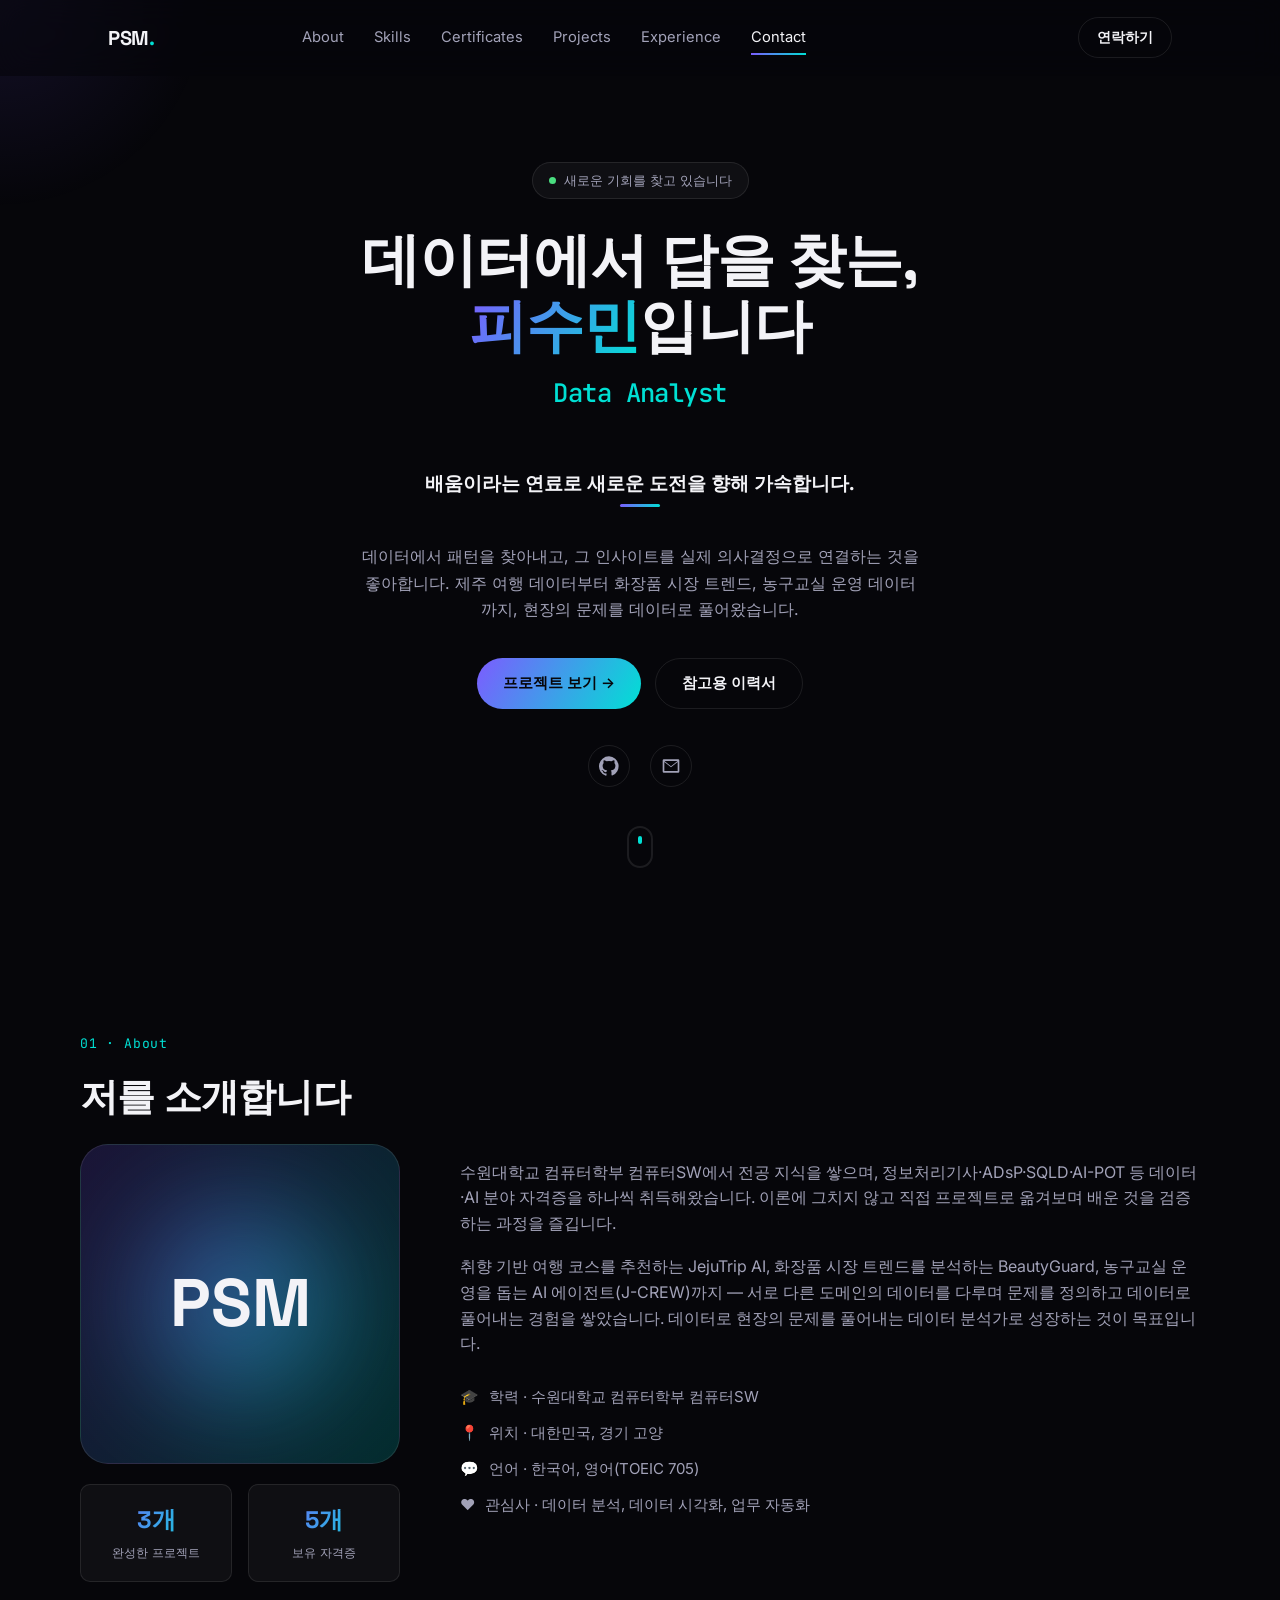
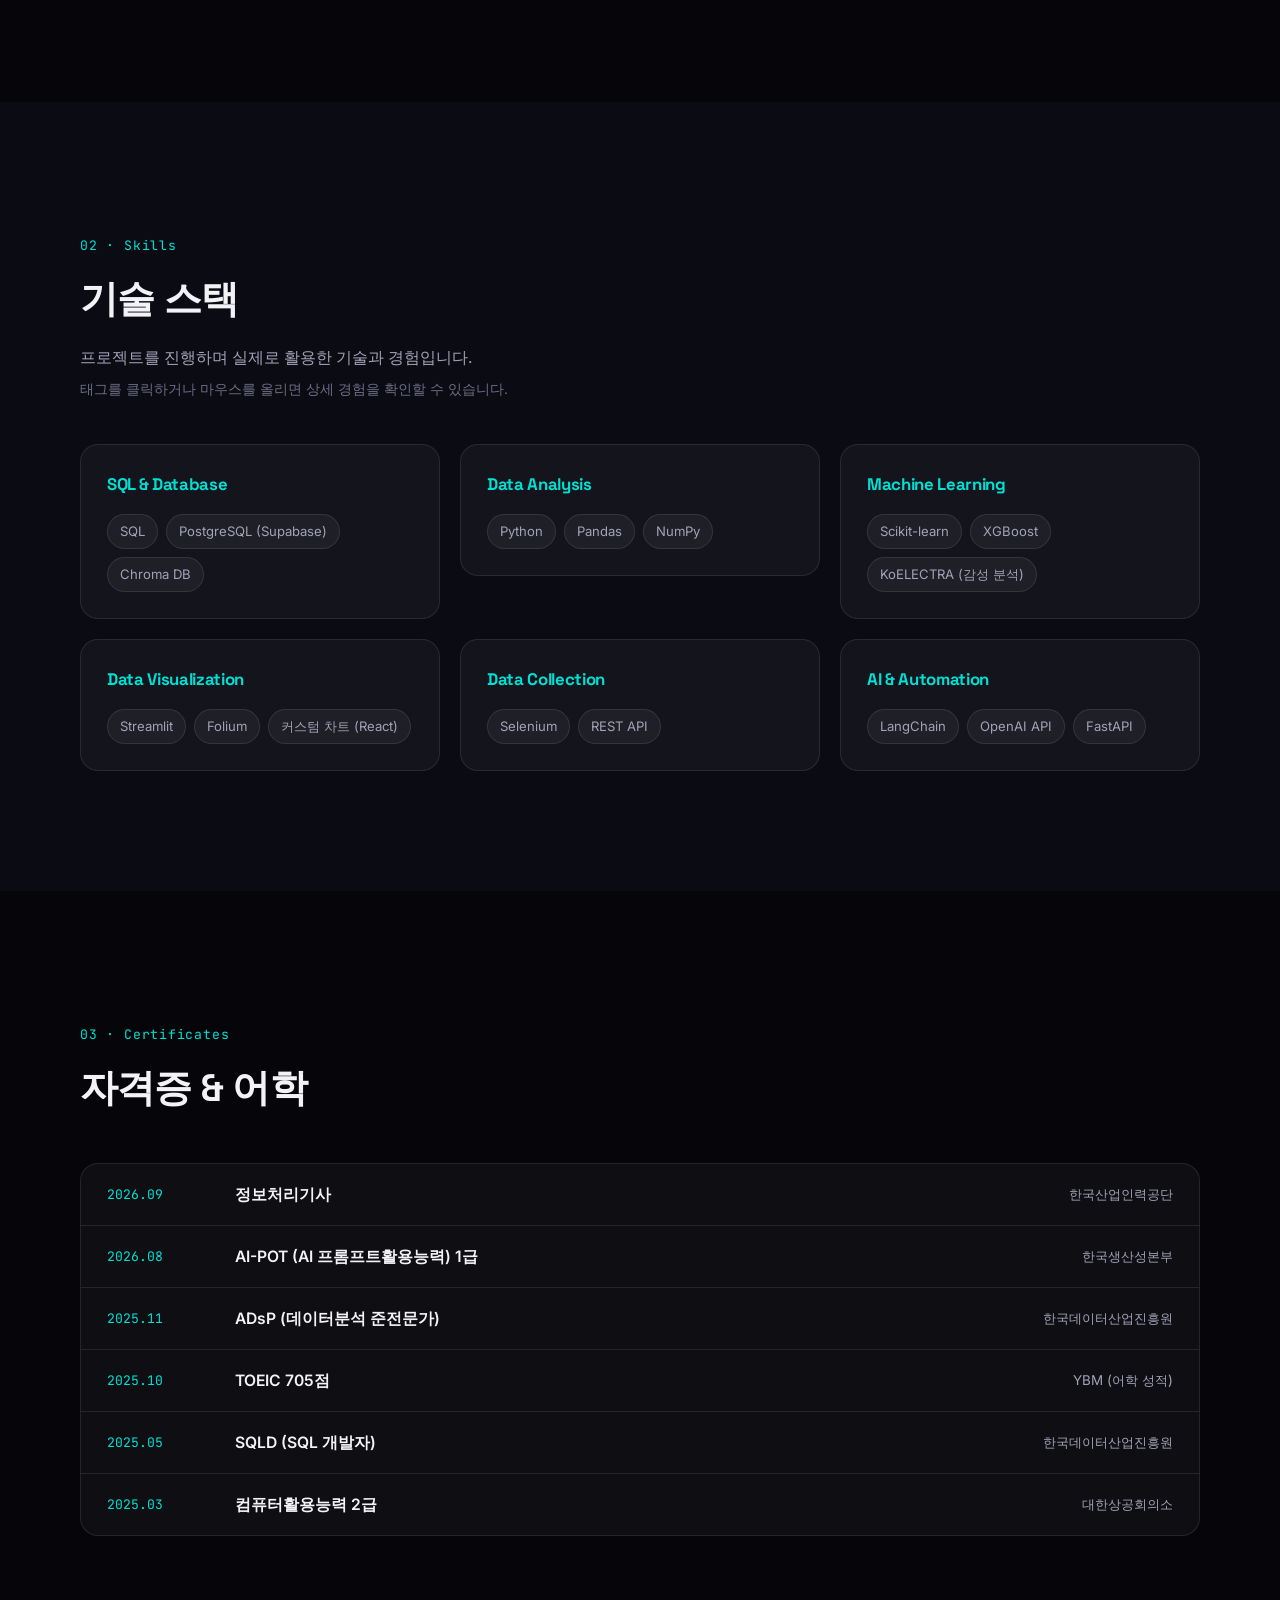
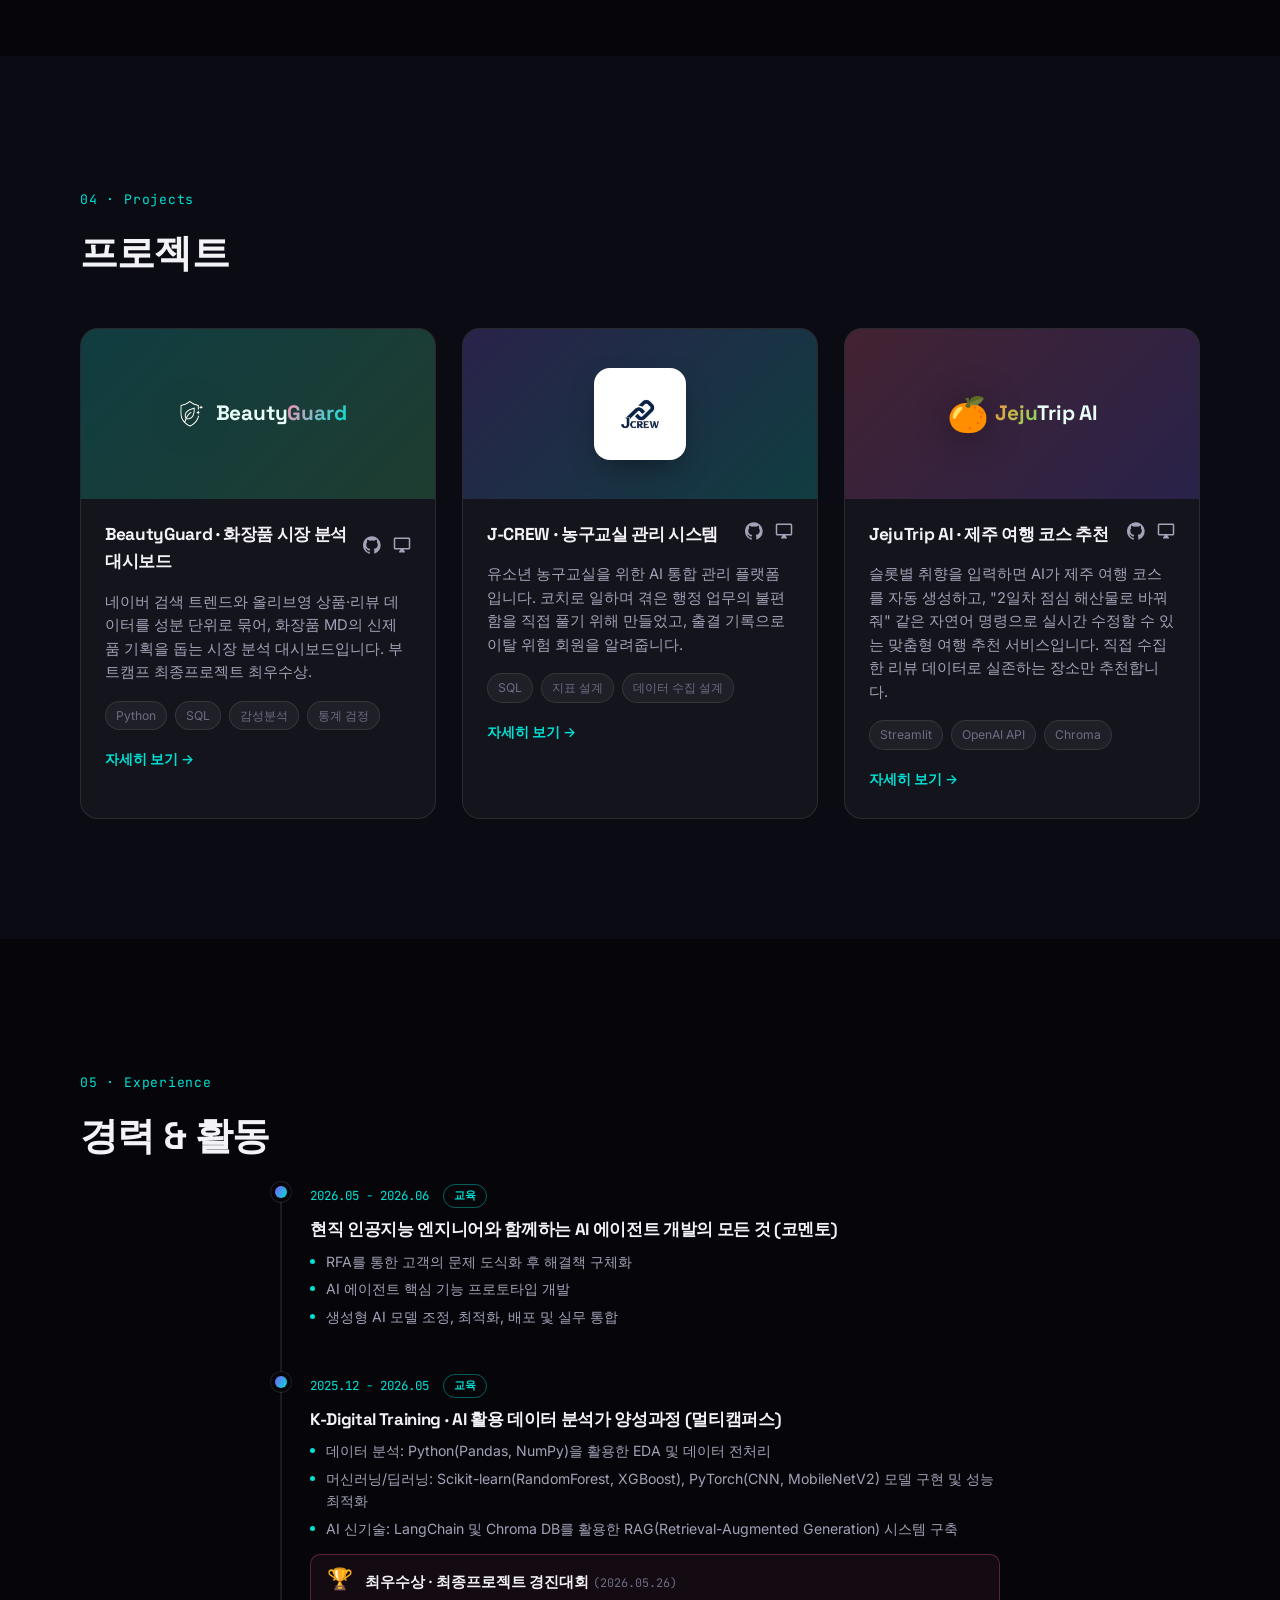
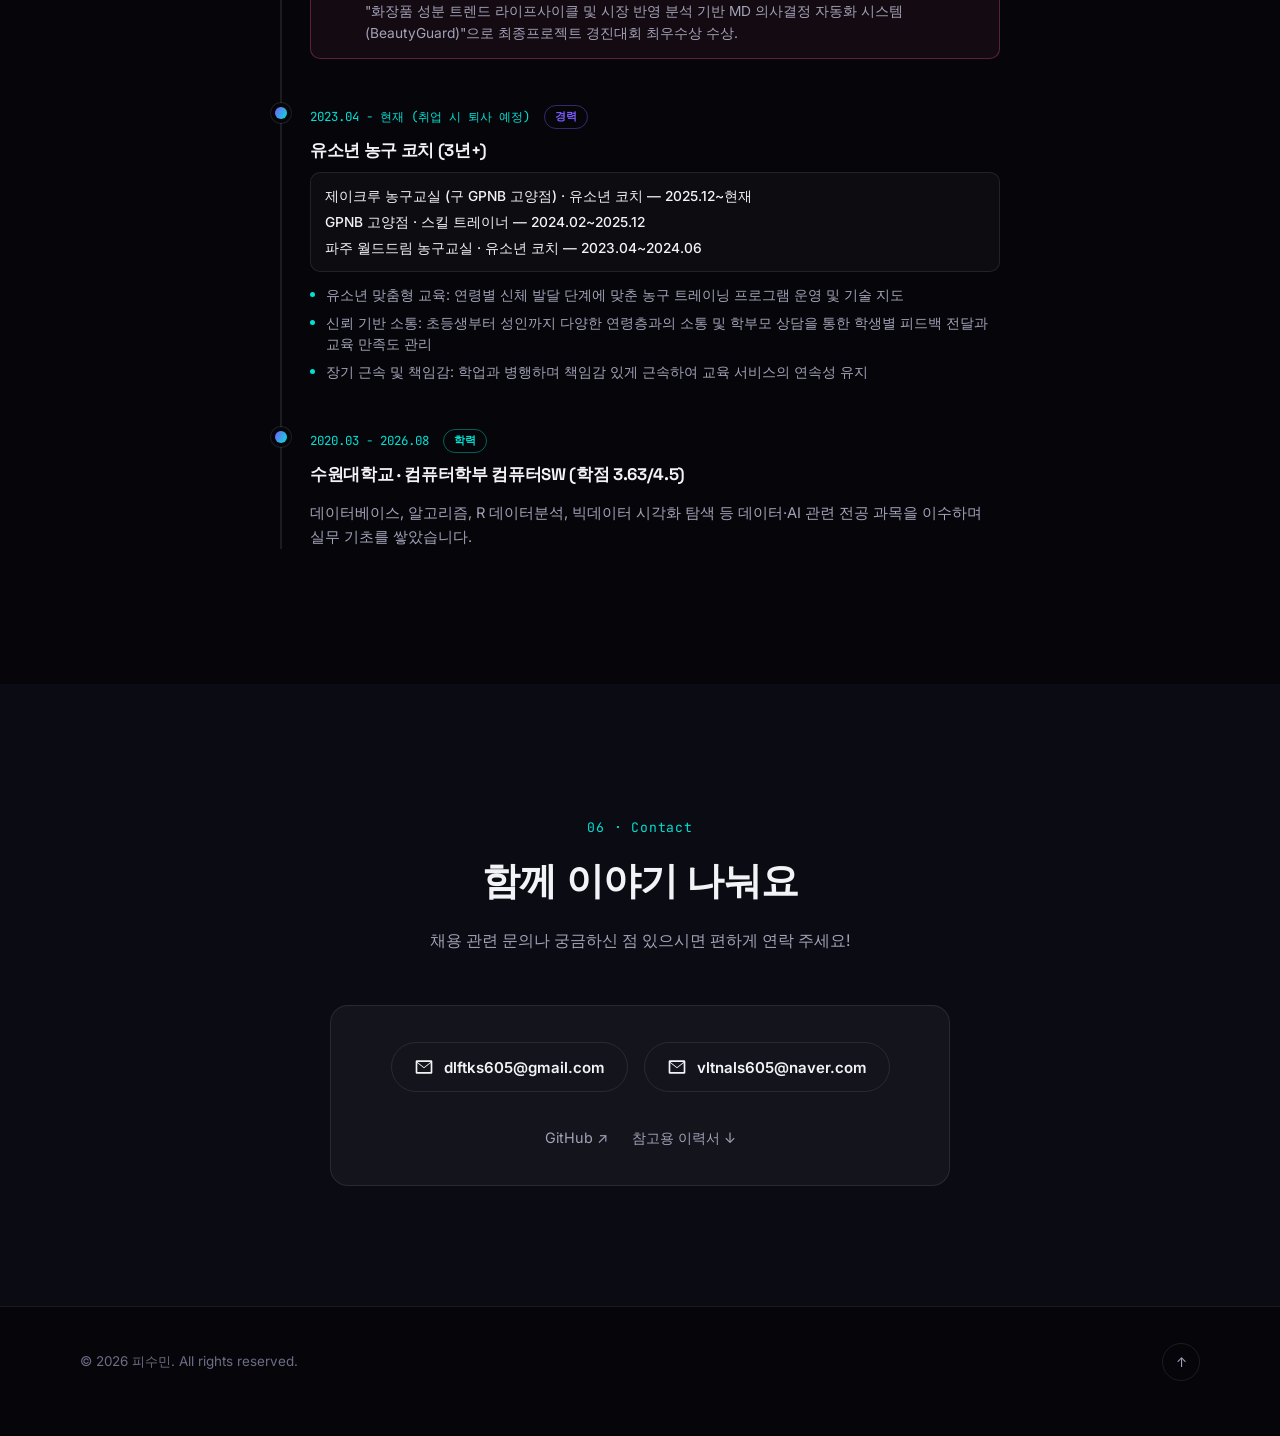
==== index.html @ 654ee9c3 "Rework J-CREW detail page and shorten main project cards - Rewrite the J-CREW page around the proble" ====
<!DOCTYPE html>
<html lang="ko">
<head>
<meta charset="UTF-8">
<meta name="viewport" content="width=device-width, initial-scale=1.0">
<title>피수민 | Developer Portfolio</title>
<meta name="description" content="피수민의 개발자 포트폴리오. 프로젝트, 기술 스택, 경력을 소개합니다.">
<meta property="og:type" content="website">
<meta property="og:title" content="피수민 | Developer Portfolio">
<meta property="og:description" content="데이터 분석가 · AI 에이전트 개발자 피수민의 포트폴리오. BeautyGuard, J-CREW, JejuTrip AI 프로젝트를 소개합니다.">
<meta property="og:image" content="https://portfolio-psm.vercel.app/assets/og-image.png">
<meta property="og:url" content="https://portfolio-psm.vercel.app/">
<link rel="preconnect" href="https://fonts.googleapis.com">
<link rel="preconnect" href="https://fonts.gstatic.com" crossorigin>
<link href="https://fonts.googleapis.com/css2?family=Space+Grotesk:wght@500;600;700&family=Inter:wght@400;500;600;700&family=JetBrains+Mono:wght@400;500&display=swap" rel="stylesheet">
<link rel="stylesheet" href="css/style.css">
<link rel="icon" type="image/svg+xml" href="assets/favicon.svg">
</head>
<body>

<div class="cursor-glow" id="cursorGlow"></div>
<div class="progress-bar" id="progressBar"></div>

<!-- ===== NAV ===== -->
<header class="nav" id="nav">
  <div class="nav-inner">
    <a href="#home" class="logo">PSM<span class="dot">.</span></a>
    <nav class="nav-links" id="navLinks">
      <a href="#about" class="nav-link">About</a>
      <a href="#skills" class="nav-link">Skills</a>
      <a href="#certificates" class="nav-link">Certificates</a>
      <a href="#projects" class="nav-link">Projects</a>
      <a href="#experience" class="nav-link">Experience</a>
      <a href="#contact" class="nav-link">Contact</a>
    </nav>
    <a href="#contact" class="btn btn-small btn-outline nav-cta">연락하기</a>
    <button class="menu-toggle" id="menuToggle" aria-label="메뉴 열기">
      <span></span><span></span><span></span>
    </button>
  </div>
</header>

<!-- ===== HERO ===== -->
<section class="hero" id="home">
  <div class="hero-content reveal">
    <p class="hero-eyebrow"><span class="pulse-dot"></span> 새로운 기회를 찾고 있습니다</p>
    <h1 class="hero-title">
      데이터에서 답을 찾는,<br>
      <span class="gradient-text">피수민</span>입니다
    </h1>
    <h2 class="hero-role">Data Analyst</h2>
    <p class="hero-tagline">배움이라는 연료로 새로운 도전을 향해 가속합니다.</p>
    <p class="hero-desc">
      데이터에서 패턴을 찾아내고, 그 인사이트를 실제 의사결정으로 연결하는 것을 좋아합니다.
      제주 여행 데이터부터 화장품 시장 트렌드, 농구교실 운영 데이터까지, 현장의 문제를 데이터로 풀어왔습니다.
    </p>
    <div class="hero-actions">
      <a href="#projects" class="btn btn-primary">프로젝트 보기 →</a>
      <a href="assets/피수민_통합_이력서.pdf" class="btn btn-outline" download>참고용 이력서</a>
    </div>
    <div class="hero-links">
      <a href="https://github.com/PSM-0403" target="_blank" rel="noopener" aria-label="GitHub">
        <svg viewBox="0 0 24 24" width="20" height="20"><path fill="currentColor" d="M12 .3a12 12 0 0 0-3.8 23.38c.6.1.83-.27.83-.58v-2.2c-3.34.73-4.04-1.6-4.04-1.6-.55-1.4-1.34-1.77-1.34-1.77-1.1-.75.08-.73.08-.73 1.2.09 1.84 1.24 1.84 1.24 1.08 1.83 2.82 1.31 3.5 1 .1-.78.42-1.31.76-1.62-2.66-.3-5.47-1.33-5.47-5.93 0-1.31.47-2.38 1.24-3.22-.13-.3-.54-1.52.12-3.18 0 0 1-.32 3.3 1.23a11.5 11.5 0 0 1 6 0c2.3-1.55 3.3-1.23 3.3-1.23.66 1.66.25 2.88.12 3.18.77.84 1.24 1.91 1.24 3.22 0 4.61-2.81 5.63-5.49 5.92.43.37.81 1.1.81 2.22v3.29c0 .31.22.69.84.57A12 12 0 0 0 12 .3Z"/></svg>
      </a>
      <a href="#contact" aria-label="이메일 보기">
        <svg viewBox="0 0 24 24" width="20" height="20"><path fill="currentColor" d="M2 5.5A1.5 1.5 0 0 1 3.5 4h17A1.5 1.5 0 0 1 22 5.5v13a1.5 1.5 0 0 1-1.5 1.5h-17A1.5 1.5 0 0 1 2 18.5v-13Zm2.1.5 7.9 6.2 7.9-6.2H4.1ZM20 7.3l-8 6.28L4 7.3V18h16V7.3Z"/></svg>
      </a>
    </div>
  </div>

  <a href="#about" class="scroll-cue" aria-label="아래로 스크롤">
    <span></span>
  </a>
</section>

<!-- ===== ABOUT ===== -->
<section class="section" id="about">
  <div class="section-inner">
    <p class="section-tag reveal">01 · About</p>
    <h2 class="section-title reveal">저를 소개합니다</h2>

    <div class="about-grid">
      <div class="about-visual reveal">
        <div class="avatar-frame">
          <div class="avatar-glow"></div>
          <div class="avatar-initials">PSM</div>
        </div>
        <div class="about-stat-card">
          <div class="about-stat">
            <strong>3개</strong>
            <span>완성한 프로젝트</span>
          </div>
          <div class="about-stat">
            <strong>5개</strong>
            <span>보유 자격증</span>
          </div>
        </div>
      </div>

      <div class="about-text reveal">
        <p>
          수원대학교 컴퓨터학부 컴퓨터SW에서 전공 지식을 쌓으며, 정보처리기사·ADsP·SQLD·AI-POT 등
          데이터·AI 분야 자격증을 하나씩 취득해왔습니다. 이론에 그치지 않고 직접 프로젝트로 옮겨보며
          배운 것을 검증하는 과정을 즐깁니다.
        </p>
        <p>
          취향 기반 여행 코스를 추천하는 JejuTrip AI, 화장품 시장 트렌드를 분석하는 BeautyGuard,
          농구교실 운영을 돕는 AI 에이전트(J-CREW)까지 — 서로 다른 도메인의 데이터를 다루며
          문제를 정의하고 데이터로 풀어내는 경험을 쌓았습니다. 데이터로 현장의 문제를 풀어내는
          데이터 분석가로 성장하는 것이 목표입니다.
        </p>

        <ul class="about-facts">
          <li><span>🎓</span> 학력 · 수원대학교 컴퓨터학부 컴퓨터SW</li>
          <li><span>📍</span> 위치 · 대한민국, 경기 고양</li>
          <li><span>💬</span> 언어 · 한국어, 영어(TOEIC 705)</li>
          <li><span>❤️</span> 관심사 · 데이터 분석, 데이터 시각화, 업무 자동화</li>
        </ul>
      </div>
    </div>
  </div>
</section>

<!-- ===== SKILLS ===== -->
<section class="section section-alt" id="skills">
  <div class="section-inner">
    <p class="section-tag reveal">02 · Skills</p>
    <h2 class="section-title reveal">기술 스택</h2>
    <p class="section-desc section-desc-tight reveal">프로젝트를 진행하며 실제로 활용한 기술과 경험입니다.</p>
    <p class="section-hint reveal">태그를 클릭하거나 마우스를 올리면 상세 경험을 확인할 수 있습니다.</p>

    <div class="skills-grid">
      <div class="skill-card reveal">
        <h3>SQL &amp; Database</h3>
        <div class="skill-tags">
          <button class="skill-tag" type="button">SQL
            <span class="skill-tooltip">SQLD 자격증 보유. Supabase(PostgreSQL) 기반 관계형 데이터베이스 쿼리 설계 및 최적화.</span>
          </button>
          <button class="skill-tag" type="button">PostgreSQL (Supabase)
            <span class="skill-tooltip">관계형 DB 스키마 설계, RLS 보안 규칙 적용, 실시간(Realtime) 이벤트 감지 및 운영 데이터 CRUD 구현.</span>
          </button>
          <button class="skill-tag" type="button">Chroma DB
            <span class="skill-tooltip">리뷰·텍스트 임베딩 벡터 데이터를 구축·저장하고 코사인 유사도 기반 시맨틱 검색 엔진 연동.</span>
          </button>
        </div>
      </div>

      <div class="skill-card reveal">
        <h3>Data Analysis</h3>
        <div class="skill-tags">
          <button class="skill-tag" type="button">Python
            <span class="skill-tooltip">크롤링 CSV 정제·중복 제거 및 Supabase 적재 파이프라인 스크립트 작성. 전처리부터 분석까지 전체 흐름을 스크립트로 자동화.</span>
          </button>
          <button class="skill-tag" type="button">Pandas
            <span class="skill-tooltip">비정형 리뷰·장소 데이터의 결측치·이상치 처리, 그룹별 집계 및 파생 변수 생성에 활용.</span>
          </button>
          <button class="skill-tag" type="button">NumPy
            <span class="skill-tooltip">벡터화 연산으로 대규모 리뷰·좌표 데이터 처리 속도 최적화.</span>
          </button>
        </div>
      </div>

      <div class="skill-card reveal">
        <h3>Machine Learning</h3>
        <div class="skill-tags">
          <button class="skill-tag" type="button">Scikit-learn
            <span class="skill-tooltip">K-Digital Training 과정에서 RandomForest 등 분류 모델 구현 및 성능 평가 실습 (프로젝트 외 교육과정에서 학습).</span>
          </button>
          <button class="skill-tag" type="button">XGBoost
            <span class="skill-tooltip">K-Digital Training 과정에서 XGBoost 기반 모델 튜닝 및 성능 비교 실습 (프로젝트 외 교육과정에서 학습).</span>
          </button>
          <button class="skill-tag" type="button">KoELECTRA (감성 분석)
            <span class="skill-tooltip">KoELECTRA-small 기반 한국어 리뷰 감성 분석 모델을 BeautyGuard에 실제 적용해 올리브영 리뷰의 긍·부정 키워드와 소비자 반응을 분석.</span>
          </button>
        </div>
      </div>

      <div class="skill-card reveal">
        <h3>Data Visualization</h3>
        <div class="skill-tags">
          <button class="skill-tag" type="button">Streamlit
            <span class="skill-tooltip">JejuTrip AI의 추천 결과·대시보드 UI를 Streamlit으로 구성하고 배포.</span>
          </button>
          <button class="skill-tag" type="button">Folium
            <span class="skill-tooltip">숙소 출발부터 복귀까지의 최적 동선을 Folium 지도로 시각화.</span>
          </button>
          <button class="skill-tag" type="button">커스텀 차트 (React)
            <span class="skill-tooltip">BeautyGuard에서 수요-공급 매트릭스, 연령대별 히트맵, 가격 분포 바이올린 차트를 라이브러리 없이 React 컴포넌트로 직접 구현.</span>
          </button>
        </div>
      </div>

      <div class="skill-card reveal">
        <h3>Data Collection</h3>
        <div class="skill-tags">
          <button class="skill-tag" type="button">Selenium
            <span class="skill-tooltip">올리브영 리뷰, 제주 관광지 정보 등 정적 API로 확보할 수 없는 데이터를 웹 크롤링으로 수집.</span>
          </button>
          <button class="skill-tag" type="button">REST API
            <span class="skill-tooltip">카카오맵, 한국관광콘텐츠랩, 네이버 DataLab 등 외부 API를 연동해 장소·좌표·검색 트렌드 데이터 수집.</span>
          </button>
        </div>
      </div>

      <div class="skill-card reveal">
        <h3>AI &amp; Automation</h3>
        <div class="skill-tags">
          <button class="skill-tag" type="button">LangChain
            <span class="skill-tooltip">RAG 기반 맞춤형 추천 및 실시간 응답 파이프라인 구축 (JejuTrip AI 챗봇).</span>
          </button>
          <button class="skill-tag" type="button">OpenAI API
            <span class="skill-tooltip">프롬프트 엔지니어링 및 Function Calling 기반 챗봇·리포트 자동 생성 로직 구현.</span>
          </button>
          <button class="skill-tag" type="button">FastAPI
            <span class="skill-tooltip">FastAPI로 ML 모델 서빙용 REST API 서버 구축(HuggingFace, PyTorch). 배포 인프라 제약에 맞춰 경량 모델 선정 및 최적화.</span>
          </button>
        </div>
      </div>
    </div>
  </div>
</section>

<!-- ===== CERTIFICATES ===== -->
<section class="section" id="certificates">
  <div class="section-inner">
    <p class="section-tag reveal">03 · Certificates</p>
    <h2 class="section-title reveal">자격증 &amp; 어학</h2>

    <div class="cert-card reveal">
      <div class="cert-row">
        <span class="cert-date">2026.09</span>
        <span class="cert-name">정보처리기사</span>
        <span class="cert-org">한국산업인력공단</span>
      </div>
      <div class="cert-row">
        <span class="cert-date">2026.08</span>
        <span class="cert-name">AI-POT (AI 프롬프트활용능력) 1급</span>
        <span class="cert-org">한국생산성본부</span>
      </div>
      <div class="cert-row">
        <span class="cert-date">2025.11</span>
        <span class="cert-name">ADsP (데이터분석 준전문가)</span>
        <span class="cert-org">한국데이터산업진흥원</span>
      </div>
      <div class="cert-row">
        <span class="cert-date">2025.10</span>
        <span class="cert-name">TOEIC 705점</span>
        <span class="cert-org">YBM (어학 성적)</span>
      </div>
      <div class="cert-row">
        <span class="cert-date">2025.05</span>
        <span class="cert-name">SQLD (SQL 개발자)</span>
        <span class="cert-org">한국데이터산업진흥원</span>
      </div>
      <div class="cert-row">
        <span class="cert-date">2025.03</span>
        <span class="cert-name">컴퓨터활용능력 2급</span>
        <span class="cert-org">대한상공회의소</span>
      </div>
    </div>
  </div>
</section>

<!-- ===== PROJECTS ===== -->
<section class="section section-alt" id="projects">
  <div class="section-inner">
    <p class="section-tag reveal">04 · Projects</p>
    <h2 class="section-title reveal">프로젝트</h2>

    <div class="projects-grid">

      <article class="project-card tilt reveal">
        <div class="project-thumb thumb-3">
          <div class="thumb-brand">
            <img class="project-emoji-icon" src="assets/icons/beautyguard-icon.png" alt="BeautyGuard 아이콘" width="40" height="40">
            <span class="thumb-brand-title">Beauty<em>Guard</em></span>
          </div>
        </div>
        <div class="project-body">
          <div class="project-top">
            <h3>BeautyGuard · 화장품 시장 분석 대시보드</h3>
            <div class="project-links">
              <a href="https://github.com/PSM-0403/BeautyGuard" target="_blank" rel="noopener" aria-label="GitHub 저장소">
                <svg viewBox="0 0 24 24" width="18" height="18"><path fill="currentColor" d="M12 .3a12 12 0 0 0-3.8 23.38c.6.1.83-.27.83-.58v-2.2c-3.34.73-4.04-1.6-4.04-1.6-.55-1.4-1.34-1.77-1.34-1.77-1.1-.75.08-.73.08-.73 1.2.09 1.84 1.24 1.84 1.24 1.08 1.83 2.82 1.31 3.5 1 .1-.78.42-1.31.76-1.62-2.66-.3-5.47-1.33-5.47-5.93 0-1.31.47-2.38 1.24-3.22-.13-.3-.54-1.52.12-3.18 0 0 1-.32 3.3 1.23a11.5 11.5 0 0 1 6 0c2.3-1.55 3.3-1.23 3.3-1.23.66 1.66.25 2.88.12 3.18.77.84 1.24 1.91 1.24 3.22 0 4.61-2.81 5.63-5.49 5.92.43.37.81 1.1.81 2.22v3.29c0 .31.22.69.84.57A12 12 0 0 0 12 .3Z"/></svg>
              </a>
              <a href="https://beautyguard-dashboard.vercel.app" target="_blank" rel="noopener" aria-label="라이브 데모">
                <svg viewBox="0 0 24 24" width="18" height="18"><path fill="currentColor" d="M21 2H3c-1.1 0-2 .9-2 2v12c0 1.1.9 2 2 2h7l-2 3v1h8v-1l-2-3h7c1.1 0 2-.9 2-2V4c0-1.1-.9-2-2-2zm0 14H3V4h18v12z"/></svg>
              </a>
            </div>
          </div>
          <p>네이버 검색 트렌드와 올리브영 상품·리뷰 데이터를 성분 단위로 묶어, 화장품 MD의 신제품 기획을 돕는 시장 분석 대시보드입니다. 부트캠프 최종프로젝트 최우수상.</p>
          <div class="project-tags">
            <span>Python</span><span>SQL</span><span>감성분석</span><span>통계 검정</span>
          </div>
          <a href="projects/beautyguard.html" class="project-more">자세히 보기 →</a>
        </div>
      </article>

      <article class="project-card tilt reveal">
        <div class="project-thumb thumb-1">
          <div class="logo-plate logo-plate-sm">
            <img src="assets/icons/jcrew-logo.jpg" alt="J-CREW 로고" width="72" height="72">
          </div>
        </div>
        <div class="project-body">
          <div class="project-top">
            <h3>J-CREW · 농구교실 관리 시스템</h3>
            <div class="project-links">
              <a href="https://github.com/PSM-0403/jcrew" target="_blank" rel="noopener" aria-label="GitHub 저장소">
                <svg viewBox="0 0 24 24" width="18" height="18"><path fill="currentColor" d="M12 .3a12 12 0 0 0-3.8 23.38c.6.1.83-.27.83-.58v-2.2c-3.34.73-4.04-1.6-4.04-1.6-.55-1.4-1.34-1.77-1.34-1.77-1.1-.75.08-.73.08-.73 1.2.09 1.84 1.24 1.84 1.24 1.08 1.83 2.82 1.31 3.5 1 .1-.78.42-1.31.76-1.62-2.66-.3-5.47-1.33-5.47-5.93 0-1.31.47-2.38 1.24-3.22-.13-.3-.54-1.52.12-3.18 0 0 1-.32 3.3 1.23a11.5 11.5 0 0 1 6 0c2.3-1.55 3.3-1.23 3.3-1.23.66 1.66.25 2.88.12 3.18.77.84 1.24 1.91 1.24 3.22 0 4.61-2.81 5.63-5.49 5.92.43.37.81 1.1.81 2.22v3.29c0 .31.22.69.84.57A12 12 0 0 0 12 .3Z"/></svg>
              </a>
              <a href="https://jcrewbasketball.vercel.app" target="_blank" rel="noopener" aria-label="라이브 데모">
                <svg viewBox="0 0 24 24" width="18" height="18"><path fill="currentColor" d="M21 2H3c-1.1 0-2 .9-2 2v12c0 1.1.9 2 2 2h7l-2 3v1h8v-1l-2-3h7c1.1 0 2-.9 2-2V4c0-1.1-.9-2-2-2zm0 14H3V4h18v12z"/></svg>
              </a>
            </div>
          </div>
          <p>유소년 농구교실을 위한 AI 통합 관리 플랫폼입니다. 코치로 일하며 겪은 행정 업무의 불편함을 직접 풀기 위해 만들었고, 출결 기록으로 이탈 위험 회원을 알려줍니다.</p>
          <div class="project-tags">
            <span>SQL</span><span>지표 설계</span><span>데이터 수집 설계</span>
          </div>
          <a href="projects/jcrew.html" class="project-more">자세히 보기 →</a>
        </div>
      </article>

      <article class="project-card tilt reveal">
        <div class="project-thumb thumb-2">
          <div class="thumb-brand">
            <span class="project-emoji">🍊</span>
            <span class="thumb-brand-title thumb-brand-jeju"><em>Jeju</em>Trip AI</span>
          </div>
        </div>
        <div class="project-body">
          <div class="project-top">
            <h3>JejuTrip AI · 제주 여행 코스 추천</h3>
            <div class="project-links">
              <a href="https://github.com/PSM-0403/JejuTrip_AI" target="_blank" rel="noopener" aria-label="GitHub 저장소">
                <svg viewBox="0 0 24 24" width="18" height="18"><path fill="currentColor" d="M12 .3a12 12 0 0 0-3.8 23.38c.6.1.83-.27.83-.58v-2.2c-3.34.73-4.04-1.6-4.04-1.6-.55-1.4-1.34-1.77-1.34-1.77-1.1-.75.08-.73.08-.73 1.2.09 1.84 1.24 1.84 1.24 1.08 1.83 2.82 1.31 3.5 1 .1-.78.42-1.31.76-1.62-2.66-.3-5.47-1.33-5.47-5.93 0-1.31.47-2.38 1.24-3.22-.13-.3-.54-1.52.12-3.18 0 0 1-.32 3.3 1.23a11.5 11.5 0 0 1 6 0c2.3-1.55 3.3-1.23 3.3-1.23.66 1.66.25 2.88.12 3.18.77.84 1.24 1.91 1.24 3.22 0 4.61-2.81 5.63-5.49 5.92.43.37.81 1.1.81 2.22v3.29c0 .31.22.69.84.57A12 12 0 0 0 12 .3Z"/></svg>
              </a>
              <a href="https://jejutripai.streamlit.app" target="_blank" rel="noopener" aria-label="라이브 데모">
                <svg viewBox="0 0 24 24" width="18" height="18"><path fill="currentColor" d="M21 2H3c-1.1 0-2 .9-2 2v12c0 1.1.9 2 2 2h7l-2 3v1h8v-1l-2-3h7c1.1 0 2-.9 2-2V4c0-1.1-.9-2-2-2zm0 14H3V4h18v12z"/></svg>
              </a>
            </div>
          </div>
          <p>슬롯별 취향을 입력하면 AI가 제주 여행 코스를 자동 생성하고, "2일차 점심 해산물로 바꿔줘" 같은 자연어 명령으로 실시간 수정할 수 있는 맞춤형 여행 추천 서비스입니다. 직접 수집한 리뷰 데이터로 실존하는 장소만 추천합니다.</p>
          <div class="project-tags">
            <span>Streamlit</span><span>OpenAI API</span><span>Chroma</span>
          </div>
          <a href="projects/jejutrip.html" class="project-more">자세히 보기 →</a>
        </div>
      </article>

    </div>
  </div>
</section>

<!-- ===== EXPERIENCE ===== -->
<section class="section" id="experience">
  <div class="section-inner">
    <p class="section-tag reveal">05 · Experience</p>
    <h2 class="section-title reveal">경력 &amp; 활동</h2>

    <div class="timeline">

      <div class="timeline-item reveal">
        <div class="timeline-dot"></div>
        <div class="timeline-content">
          <span class="timeline-date">2026.05 - 2026.06</span>
          <span class="timeline-badge badge-edu">교육</span>
          <h3>현직 인공지능 엔지니어와 함께하는 AI 에이전트 개발의 모든 것 (코멘토)</h3>
          <ul class="timeline-details">
            <li>RFA를 통한 고객의 문제 도식화 후 해결책 구체화</li>
            <li>AI 에이전트 핵심 기능 프로토타입 개발</li>
            <li>생성형 AI 모델 조정, 최적화, 배포 및 실무 통합</li>
          </ul>
        </div>
      </div>

      <div class="timeline-item reveal">
        <div class="timeline-dot"></div>
        <div class="timeline-content">
          <span class="timeline-date">2025.12 - 2026.05</span>
          <span class="timeline-badge badge-edu">교육</span>
          <h3>K-Digital Training · AI 활용 데이터 분석가 양성과정 (멀티캠퍼스)</h3>
          <ul class="timeline-details">
            <li>데이터 분석: Python(Pandas, NumPy)을 활용한 EDA 및 데이터 전처리</li>
            <li>머신러닝/딥러닝: Scikit-learn(RandomForest, XGBoost), PyTorch(CNN, MobileNetV2) 모델 구현 및 성능 최적화</li>
            <li>AI 신기술: LangChain 및 Chroma DB를 활용한 RAG(Retrieval-Augmented Generation) 시스템 구축</li>
          </ul>
          <div class="timeline-award">
            <span class="award-icon">🏆</span>
            <div>
              <strong>최우수상 · 최종프로젝트 경진대회</strong> <span class="award-date">(2026.05.26)</span>
              <p>
                "화장품 성분 트렌드 라이프사이클 및 시장 반영 분석 기반 MD 의사결정 자동화 시스템(BeautyGuard)"으로
                최종프로젝트 경진대회 최우수상 수상.
              </p>
            </div>
          </div>
        </div>
      </div>

      <div class="timeline-item reveal">
        <div class="timeline-dot"></div>
        <div class="timeline-content">
          <span class="timeline-date">2023.04 - 현재 (취업 시 퇴사 예정)</span>
          <span class="timeline-badge badge-work">경력</span>
          <h3>유소년 농구 코치 (3년+)</h3>
          <ul class="timeline-orgs">
            <li>제이크루 농구교실 (구 GPNB 고양점) · 유소년 코치 — 2025.12~현재</li>
            <li>GPNB 고양점 · 스킬 트레이너 — 2024.02~2025.12</li>
            <li>파주 월드드림 농구교실 · 유소년 코치 — 2023.04~2024.06</li>
          </ul>
          <ul class="timeline-details">
            <li>유소년 맞춤형 교육: 연령별 신체 발달 단계에 맞춘 농구 트레이닝 프로그램 운영 및 기술 지도</li>
            <li>신뢰 기반 소통: 초등생부터 성인까지 다양한 연령층과의 소통 및 학부모 상담을 통한 학생별 피드백 전달과 교육 만족도 관리</li>
            <li>장기 근속 및 책임감: 학업과 병행하며 책임감 있게 근속하여 교육 서비스의 연속성 유지</li>
          </ul>
        </div>
      </div>

      <div class="timeline-item reveal">
        <div class="timeline-dot"></div>
        <div class="timeline-content">
          <span class="timeline-date">2020.03 - 2026.08</span>
          <span class="timeline-badge badge-edu">학력</span>
          <h3>수원대학교 · 컴퓨터학부 컴퓨터SW (학점 3.63/4.5)</h3>
          <p>데이터베이스, 알고리즘, R 데이터분석, 빅데이터 시각화 탐색 등 데이터·AI 관련 전공 과목을 이수하며 실무 기초를 쌓았습니다.</p>
        </div>
      </div>

    </div>
  </div>
</section>

<!-- ===== CONTACT ===== -->
<section class="section section-alt" id="contact">
  <div class="section-inner contact-inner">
    <p class="section-tag reveal center">06 · Contact</p>
    <h2 class="section-title center reveal">함께 이야기 나눠요</h2>
    <p class="section-desc center reveal">
      채용 관련 문의나 궁금하신 점 있으시면 편하게 연락 주세요!
    </p>

    <div class="contact-card reveal">
      <div class="email-group">
        <button class="email-copy">
          <svg viewBox="0 0 24 24" width="20" height="20"><path fill="currentColor" d="M2 5.5A1.5 1.5 0 0 1 3.5 4h17A1.5 1.5 0 0 1 22 5.5v13a1.5 1.5 0 0 1-1.5 1.5h-17A1.5 1.5 0 0 1 2 18.5v-13Zm2.1.5 7.9 6.2 7.9-6.2H4.1ZM20 7.3l-8 6.28L4 7.3V18h16V7.3Z"/></svg>
          <span class="email-text">dlftks605@gmail.com</span>
          <span class="copy-hint">클릭해서 복사</span>
        </button>
        <button class="email-copy">
          <svg viewBox="0 0 24 24" width="20" height="20"><path fill="currentColor" d="M2 5.5A1.5 1.5 0 0 1 3.5 4h17A1.5 1.5 0 0 1 22 5.5v13a1.5 1.5 0 0 1-1.5 1.5h-17A1.5 1.5 0 0 1 2 18.5v-13Zm2.1.5 7.9 6.2 7.9-6.2H4.1ZM20 7.3l-8 6.28L4 7.3V18h16V7.3Z"/></svg>
          <span class="email-text">vltnals605@naver.com</span>
          <span class="copy-hint">클릭해서 복사</span>
        </button>
      </div>

      <div class="contact-socials">
        <a href="https://github.com/PSM-0403" target="_blank" rel="noopener">GitHub ↗</a>
        <a href="assets/피수민_통합_이력서.pdf" download>참고용 이력서 ↓</a>
      </div>
    </div>
  </div>
</section>

<footer class="footer">
  <div class="footer-inner">
    <p>&copy; <span id="year"></span> 피수민. All rights reserved.</p>
    <button class="to-top" id="toTop" aria-label="맨 위로">↑</button>
  </div>
</footer>

<script src="js/script.js"></script>
</body>
</html>
---- css/style.css ----
/* ===================================================
   Portfolio — Dark / Gradient theme
   =================================================== */

:root {
  --bg: #06060a;
  --bg-alt: #0b0b13;
  --surface: rgba(255, 255, 255, 0.04);
  --surface-hover: rgba(255, 255, 255, 0.07);
  --border: rgba(255, 255, 255, 0.09);
  --text: #f3f3f7;
  --text-dim: #a2a2b8;
  --text-faint: #6c6c85;

  --accent-1: #7c5cff;
  --accent-2: #00e0d4;
  --accent-3: #ff5c8a;
  --gradient: linear-gradient(120deg, var(--accent-1), var(--accent-2));
  --gradient-soft: linear-gradient(120deg, rgba(124,92,255,0.18), rgba(0,224,212,0.18));

  --shadow-glow: 0 0 40px rgba(124, 92, 255, 0.25);
  --radius: 18px;
  --radius-sm: 10px;

  --maxw: 1120px;
  --nav-h: 76px;
}

@media (prefers-color-scheme: light) {
  :root { color-scheme: dark; }
}

* { box-sizing: border-box; }
html { scroll-behavior: smooth; }

body {
  margin: 0;
  background: var(--bg);
  color: var(--text);
  font-family: 'Inter', system-ui, -apple-system, 'Segoe UI', sans-serif;
  line-height: 1.6;
  overflow-x: hidden;
}

h1, h2, h3 {
  font-family: 'Space Grotesk', 'Inter', sans-serif;
  margin: 0;
  letter-spacing: -0.02em;
}

a { color: inherit; text-decoration: none; }
ul { list-style: none; margin: 0; padding: 0; }
img { max-width: 100%; display: block; }
button { font-family: inherit; cursor: pointer; border: none; background: none; color: inherit; }

::selection { background: var(--accent-1); color: #fff; }

/* ---------- scrollbar ---------- */
::-webkit-scrollbar { width: 10px; }
::-webkit-scrollbar-track { background: var(--bg); }
::-webkit-scrollbar-thumb { background: #24243a; border-radius: 10px; }
::-webkit-scrollbar-thumb:hover { background: var(--accent-1); }

/* ---------- cursor glow ---------- */
.cursor-glow {
  position: fixed;
  top: 0; left: 0;
  width: 420px; height: 420px;
  border-radius: 50%;
  background: radial-gradient(circle, rgba(124,92,255,0.12), transparent 70%);
  pointer-events: none;
  transform: translate(-50%, -50%);
  z-index: 1;
  transition: opacity 0.3s;
  will-change: transform;
}
@media (max-width: 768px) { .cursor-glow { display: none; } }

/* ---------- scroll progress ---------- */
.progress-bar {
  position: fixed;
  top: 0; left: 0;
  height: 3px;
  width: 0%;
  background: var(--gradient);
  z-index: 1000;
  transition: width 0.1s ease-out;
}

/* ---------- reveal on scroll ---------- */
.reveal {
  opacity: 0;
  transform: translateY(28px);
  transition: opacity 0.7s cubic-bezier(.2,.7,.3,1), transform 0.7s cubic-bezier(.2,.7,.3,1);
}
.reveal.in-view { opacity: 1; transform: translateY(0); }

/* ===================== NAV ===================== */
.nav {
  position: fixed;
  top: 0; left: 0; right: 0;
  height: var(--nav-h);
  z-index: 500;
  background: rgba(6,6,10,0.6);
  backdrop-filter: blur(16px);
  -webkit-backdrop-filter: blur(16px);
  border-bottom: 1px solid transparent;
  transition: border-color 0.3s, background 0.3s;
}
.nav.scrolled { border-color: var(--border); background: rgba(6,6,10,0.85); }

.nav-inner {
  max-width: var(--maxw);
  height: 100%;
  margin: 0 auto;
  padding: 0 28px;
  display: flex;
  align-items: center;
  gap: 24px;
}

.logo {
  font-family: 'Space Grotesk', sans-serif;
  font-weight: 700;
  font-size: 1.25rem;
  letter-spacing: -0.02em;
}
.logo .dot { color: var(--accent-2); }

.nav-links {
  display: flex;
  gap: 30px;
  margin: 0 auto;
}
.nav-link {
  position: relative;
  font-size: 0.92rem;
  color: var(--text-dim);
  padding: 6px 0;
  transition: color 0.2s;
}
.nav-link::after {
  content: '';
  position: absolute;
  left: 0; bottom: 0;
  width: 0; height: 2px;
  background: var(--gradient);
  transition: width 0.25s;
}
.nav-link:hover, .nav-link.active { color: var(--text); }
.nav-link:hover::after, .nav-link.active::after { width: 100%; }

.nav-cta { margin-left: auto; }

.menu-toggle {
  display: none;
  flex-direction: column;
  gap: 5px;
  padding: 8px;
}
.menu-toggle span {
  width: 22px; height: 2px;
  background: var(--text);
  border-radius: 2px;
  transition: transform 0.25s, opacity 0.25s;
}

/* ===================== BUTTONS ===================== */
.btn {
  display: inline-flex;
  align-items: center;
  gap: 8px;
  padding: 13px 26px;
  border-radius: 999px;
  font-size: 0.92rem;
  font-weight: 600;
  transition: transform 0.2s, box-shadow 0.2s, background 0.2s, border-color 0.2s;
  white-space: nowrap;
}
.btn-primary {
  background: var(--gradient);
  color: #06060a;
}
.btn-primary:hover { transform: translateY(-2px); box-shadow: var(--shadow-glow); }

.btn-outline {
  border: 1px solid var(--border);
  color: var(--text);
}
.btn-outline:hover { border-color: var(--accent-1); background: var(--surface); transform: translateY(-2px); }

.btn-small { padding: 9px 18px; font-size: 0.85rem; }

/* ===================== HERO ===================== */
.hero {
  position: relative;
  min-height: 100vh;
  display: flex;
  align-items: center;
  justify-content: center;
  padding: calc(var(--nav-h) + 40px) 24px 80px;
  overflow: hidden;
}

.hero-content {
  position: relative;
  z-index: 2;
  max-width: 760px;
  text-align: center;
}

.hero-eyebrow {
  display: inline-flex;
  align-items: center;
  gap: 8px;
  font-size: 0.82rem;
  color: var(--text-dim);
  border: 1px solid var(--border);
  padding: 7px 16px;
  border-radius: 999px;
  margin-bottom: 28px;
  background: var(--surface);
}
.pulse-dot {
  width: 7px; height: 7px;
  border-radius: 50%;
  background: #4ade80;
  box-shadow: 0 0 0 0 rgba(74,222,128,0.6);
  animation: pulse 1.8s infinite;
}
@keyframes pulse {
  0% { box-shadow: 0 0 0 0 rgba(74,222,128,0.55); }
  70% { box-shadow: 0 0 0 8px rgba(74,222,128,0); }
  100% { box-shadow: 0 0 0 0 rgba(74,222,128,0); }
}

.hero-title {
  font-size: clamp(2.1rem, 5.5vw, 3.6rem);
  font-weight: 700;
  line-height: 1.15;
  margin-bottom: 14px;
}
.wave { display: inline-block; animation: waveHand 2.4s ease-in-out infinite; transform-origin: 70% 70%; }
@keyframes waveHand {
  0%, 60%, 100% { transform: rotate(0deg); }
  10%, 30% { transform: rotate(14deg); }
  20% { transform: rotate(-8deg); }
  40% { transform: rotate(10deg); }
}

.gradient-text {
  background: var(--gradient);
  -webkit-background-clip: text;
  background-clip: text;
  color: transparent;
}

.hero-role {
  font-size: clamp(1.15rem, 3vw, 1.6rem);
  font-family: 'JetBrains Mono', monospace;
  font-weight: 500;
  color: var(--accent-2);
  min-height: 2.2em;
  margin-bottom: 20px;
}
.hero-tagline {
  font-family: 'Space Grotesk', sans-serif;
  font-size: clamp(1rem, 2.4vw, 1.2rem);
  font-weight: 600;
  color: var(--text);
  margin-bottom: 18px;
  position: relative;
  display: inline-block;
}
.hero-tagline::after {
  content: '';
  position: absolute;
  left: 50%;
  bottom: -8px;
  transform: translateX(-50%);
  width: 40px;
  height: 3px;
  border-radius: 3px;
  background: var(--gradient);
}

.hero-desc {
  color: var(--text-dim);
  font-size: 1.02rem;
  max-width: 560px;
  margin: 26px auto 36px;
}

.hero-actions {
  display: flex;
  justify-content: center;
  gap: 14px;
  flex-wrap: wrap;
  margin-bottom: 36px;
}

.hero-links {
  display: flex;
  justify-content: center;
  gap: 20px;
}
.hero-links a {
  width: 42px; height: 42px;
  display: flex; align-items: center; justify-content: center;
  border-radius: 50%;
  border: 1px solid var(--border);
  color: var(--text-dim);
  transition: color 0.2s, border-color 0.2s, transform 0.2s;
}
.hero-links a:hover { color: var(--text); border-color: var(--accent-1); transform: translateY(-3px); }

.scroll-cue {
  position: absolute;
  bottom: 32px; left: 50%;
  transform: translateX(-50%);
  width: 26px; height: 42px;
  border: 2px solid var(--border);
  border-radius: 14px;
  z-index: 2;
}
.scroll-cue span {
  position: absolute;
  top: 8px; left: 50%;
  width: 4px; height: 8px;
  margin-left: -2px;
  border-radius: 2px;
  background: var(--accent-2);
  animation: scrollCue 1.6s ease-in-out infinite;
}
@keyframes scrollCue {
  0% { opacity: 1; top: 8px; }
  100% { opacity: 0; top: 20px; }
}

/* ===================== SECTIONS (generic) ===================== */
.section { padding: 120px 24px; position: relative; }
.section-alt { background: var(--bg-alt); }
.section-inner { max-width: var(--maxw); margin: 0 auto; }

.section-tag {
  font-family: 'JetBrains Mono', monospace;
  font-size: 0.82rem;
  color: var(--accent-2);
  letter-spacing: 0.06em;
  margin-bottom: 12px;
}
.section-title {
  font-size: clamp(1.7rem, 4vw, 2.4rem);
  font-weight: 700;
  margin-bottom: 16px;
}
#projects .section-title,
#certificates .section-title { margin-bottom: 44px; }
.section-desc {
  color: var(--text-dim);
  max-width: 560px;
  margin-bottom: 52px;
}
.center { text-align: center; margin-left: auto; margin-right: auto; }

.section-desc-tight { margin-bottom: 8px; }
.section-hint {
  font-size: 0.85rem;
  color: var(--text-faint);
  margin: 0 0 44px;
}

/* ===================== ABOUT ===================== */
.about-grid {
  display: grid;
  grid-template-columns: 320px 1fr;
  gap: 60px;
  align-items: start;
}

.avatar-frame {
  position: relative;
  width: 100%;
  aspect-ratio: 1;
  border-radius: 28px;
  background: var(--gradient-soft);
  border: 1px solid var(--border);
  display: flex;
  align-items: center;
  justify-content: center;
  overflow: hidden;
}
.avatar-glow {
  position: absolute;
  width: 60%; height: 60%;
  background: var(--gradient);
  filter: blur(60px);
  opacity: 0.55;
  border-radius: 50%;
}
.avatar-initials {
  position: relative;
  font-family: 'Space Grotesk', sans-serif;
  font-size: 4.2rem;
  font-weight: 700;
  color: var(--text);
}

.about-stat-card {
  display: flex;
  gap: 16px;
  margin-top: 20px;
}
.about-stat {
  flex: 1;
  background: var(--surface);
  border: 1px solid var(--border);
  border-radius: var(--radius-sm);
  padding: 16px;
  text-align: center;
}
.about-stat strong {
  display: block;
  font-family: 'Space Grotesk', sans-serif;
  font-size: 1.5rem;
  background: var(--gradient);
  -webkit-background-clip: text;
  background-clip: text;
  color: transparent;
}
.about-stat span { font-size: 0.78rem; color: var(--text-dim); }

.about-text p { color: var(--text-dim); margin-bottom: 18px; }
.about-facts { margin-top: 28px; display: flex; flex-direction: column; gap: 12px; }
.about-facts li { font-size: 0.94rem; color: var(--text-dim); display: flex; gap: 10px; }

@media (max-width: 860px) {
  .about-grid { grid-template-columns: 1fr; }
  .avatar-frame { max-width: 280px; margin: 0 auto; }
  .about-stat-card { max-width: 280px; margin: 20px auto 0; }
}

/* ===================== SKILLS ===================== */
.skills-grid {
  display: grid;
  grid-template-columns: repeat(auto-fit, minmax(340px, 1fr));
  gap: 20px;
  align-items: start;
}
.skill-card {
  background: var(--surface);
  border: 1px solid var(--border);
  border-radius: var(--radius);
  padding: 26px;
  transition: transform 0.25s, border-color 0.25s, background 0.25s;
}
.skill-card:hover {
  transform: translateY(-4px);
  border-color: var(--accent-1);
  background: var(--surface-hover);
}
.skill-card h3 {
  font-size: 1.05rem;
  margin-bottom: 16px;
  color: var(--accent-2);
}

.skill-tags { display: flex; flex-wrap: wrap; gap: 8px; }
.skill-tag {
  position: relative;
  font: inherit;
  font-size: 0.82rem;
  padding: 6px 12px;
  border-radius: 999px;
  background: rgba(255,255,255,0.05);
  border: 1px solid var(--border);
  color: var(--text-dim);
  cursor: pointer;
  transition: border-color 0.2s, color 0.2s, background 0.2s;
}
.skill-tag:hover,
.skill-tag:focus-visible,
.skill-tag.active {
  border-color: var(--accent-1);
  color: var(--text);
  background: rgba(124,92,255,0.14);
}

.skill-tooltip {
  position: absolute;
  left: 50%;
  top: calc(100% + 10px);
  transform: translateX(-50%) translateY(6px);
  width: 240px;
  max-width: 60vw;
  padding: 12px 14px;
  border-radius: var(--radius-sm);
  background: #12121c;
  border: 1px solid var(--border);
  color: var(--text-dim);
  font-size: 0.78rem;
  font-weight: 400;
  line-height: 1.55;
  text-align: left;
  white-space: normal;
  opacity: 0;
  pointer-events: none;
  transition: opacity 0.2s, transform 0.2s;
  z-index: 20;
  box-shadow: 0 16px 34px -14px rgba(0,0,0,0.6);
}
.skill-tag:hover .skill-tooltip,
.skill-tag:focus-visible .skill-tooltip,
.skill-tag.active .skill-tooltip {
  opacity: 1;
  transform: translateX(-50%) translateY(0);
  pointer-events: auto;
}

/* ===================== CERTIFICATES ===================== */
.cert-card {
  background: var(--surface);
  border: 1px solid var(--border);
  border-radius: var(--radius);
  overflow: hidden;
}
.cert-row {
  display: grid;
  grid-template-columns: 110px 1fr auto;
  align-items: center;
  gap: 18px;
  padding: 18px 26px;
  border-bottom: 1px solid var(--border);
  transition: background 0.2s;
}
.cert-row:last-child { border-bottom: none; }
.cert-row:hover { background: var(--surface-hover); }
.cert-date {
  font-family: 'JetBrains Mono', monospace;
  font-size: 0.82rem;
  color: var(--accent-2);
}
.cert-name {
  font-weight: 600;
  font-size: 0.98rem;
}
.cert-org {
  font-size: 0.84rem;
  color: var(--text-dim);
  text-align: right;
  white-space: nowrap;
}

@media (max-width: 620px) {
  .cert-row {
    grid-template-columns: 1fr;
    gap: 4px;
    text-align: left;
  }
  .cert-org { text-align: left; }
}

/* ===================== PROJECTS ===================== */
.projects-grid {
  display: grid;
  grid-template-columns: repeat(auto-fit, minmax(300px, 1fr));
  gap: 26px;
}

.project-card {
  background: var(--surface);
  border: 1px solid var(--border);
  border-radius: var(--radius);
  overflow: hidden;
  transition: transform 0.15s ease-out, border-color 0.25s, box-shadow 0.25s;
  transform-style: preserve-3d;
}
.project-card:hover {
  border-color: var(--accent-1);
  box-shadow: 0 20px 50px -20px rgba(124,92,255,0.4);
}

.project-thumb {
  height: 170px;
  display: flex;
  align-items: center;
  justify-content: center;
  font-size: 3rem;
  position: relative;
  overflow: hidden;
}
.thumb-1 { background: linear-gradient(135deg, #7c5cff33, #00e0d433); }
.thumb-2 { background: linear-gradient(135deg, #ff5c8a33, #7c5cff33); }
.thumb-3 { background: linear-gradient(135deg, #00e0d433, #4ade8033); }
.thumb-4 { background: linear-gradient(135deg, #ffb35c33, #ff5c8a33); }
.project-emoji { position: relative; z-index: 1; filter: drop-shadow(0 4px 18px rgba(0,0,0,0.4)); }
.project-emoji-icon { position: relative; z-index: 1; filter: drop-shadow(0 4px 18px rgba(0,0,0,0.4)); }

.thumb-brand {
  position: relative;
  z-index: 1;
  display: flex;
  align-items: center;
  gap: 6px;
}
.thumb-brand-title {
  font-family: 'Space Grotesk', sans-serif;
  font-size: 1.3rem;
  font-weight: 700;
  letter-spacing: -0.01em;
  color: #eafffa;
}
.thumb-brand-title em {
  font-style: normal;
  background: linear-gradient(120deg, #ff8fb8, #00e0d4);
  -webkit-background-clip: text;
  background-clip: text;
  color: transparent;
}
.thumb-brand .project-emoji { font-size: 2.1rem; }

.thumb-brand-title.thumb-brand-jeju em,
.pd-banner-title.pd-banner-jeju em {
  font-style: normal;
  background: linear-gradient(120deg, #ff9f43, #7ed957);
  -webkit-background-clip: text;
  background-clip: text;
  color: transparent;
}
.pd-banner-icon-emoji { font-size: 2.6rem; line-height: 1; }

.logo-plate {
  position: relative;
  z-index: 1;
  background: #ffffff;
  border-radius: 16px;
  display: flex;
  align-items: center;
  justify-content: center;
  box-shadow: 0 12px 30px -10px rgba(0,0,0,0.5);
}
.logo-plate img { display: block; border-radius: 8px; object-fit: contain; }
.logo-plate-sm { padding: 10px; }
.logo-plate-sm img { width: 72px; height: 72px; }
.logo-plate-lg { padding: 16px; border-radius: 20px; }
.logo-plate-lg img { width: 120px; height: 120px; }

.project-body { padding: 22px 24px 26px; }
.project-top {
  display: flex;
  justify-content: space-between;
  align-items: center;
  margin-bottom: 10px;
}
.project-top h3 { font-size: 1.08rem; }
.project-links { display: flex; gap: 12px; }
.project-links a { color: var(--text-dim); transition: color 0.2s; }
.project-links a:hover { color: var(--accent-2); }

.project-body p { color: var(--text-dim); font-size: 0.92rem; margin-bottom: 16px; }
.project-tags { display: flex; flex-wrap: wrap; gap: 8px; }
.project-tags span {
  font-size: 0.76rem;
  padding: 4px 10px;
  border-radius: 999px;
  background: rgba(255,255,255,0.05);
  color: var(--text-faint);
  border: 1px solid var(--border);
}

.project-more {
  display: inline-flex;
  align-items: center;
  gap: 4px;
  margin-top: 18px;
  font-size: 0.86rem;
  font-weight: 600;
  color: var(--accent-2);
  transition: gap 0.2s, color 0.2s;
}
.project-more:hover { gap: 8px; color: var(--text); }

/* ===================== EXPERIENCE / TIMELINE ===================== */
.timeline {
  position: relative;
  max-width: 720px;
  margin: 0 auto;
  padding-left: 28px;
  border-left: 2px solid var(--border);
}
.timeline-item {
  position: relative;
  padding-bottom: 44px;
}
.timeline-item:last-child { padding-bottom: 0; }
.timeline-dot {
  position: absolute;
  left: -35px;
  top: 4px;
  width: 12px; height: 12px;
  border-radius: 50%;
  background: var(--gradient);
  box-shadow: 0 0 0 4px var(--bg), 0 0 0 5px var(--border);
}
.timeline-date {
  font-family: 'JetBrains Mono', monospace;
  font-size: 0.78rem;
  color: var(--accent-2);
}
.timeline-badge {
  display: inline-block;
  margin-left: 10px;
  padding: 2px 10px;
  border-radius: 999px;
  font-size: 0.7rem;
  font-weight: 600;
  border: 1px solid var(--border);
  color: var(--text-dim);
  vertical-align: middle;
}
.badge-work { border-color: rgba(124,92,255,0.4); color: var(--accent-1); }
.badge-edu { border-color: rgba(0,224,212,0.4); color: var(--accent-2); }
.badge-award { border-color: rgba(255,92,138,0.4); color: var(--accent-3); }

.timeline-content h3 { font-size: 1.05rem; margin: 8px 0 8px; }
.timeline-content p { color: var(--text-dim); font-size: 0.92rem; }
.timeline-orgs {
  display: flex;
  flex-direction: column;
  gap: 4px;
  margin-bottom: 12px;
  padding: 12px 14px;
  background: rgba(255,255,255,0.03);
  border: 1px solid var(--border);
  border-radius: var(--radius-sm);
}
.timeline-orgs li {
  font-size: 0.86rem;
  color: var(--text);
  font-weight: 500;
}
.timeline-details {
  display: flex;
  flex-direction: column;
  gap: 6px;
}
.timeline-details li {
  position: relative;
  padding-left: 16px;
  color: var(--text-dim);
  font-size: 0.88rem;
  line-height: 1.55;
}
.timeline-details li::before {
  content: '';
  position: absolute;
  left: 0; top: 8px;
  width: 5px; height: 5px;
  border-radius: 50%;
  background: var(--accent-2);
}

.timeline-award {
  display: flex;
  align-items: flex-start;
  gap: 12px;
  margin-top: 14px;
  padding: 14px 16px;
  background: rgba(255,92,138,0.06);
  border: 1px solid rgba(255,92,138,0.3);
  border-radius: var(--radius-sm);
}
.award-icon { font-size: 1.3rem; line-height: 1; }
.timeline-award strong { font-size: 0.92rem; color: var(--text); }
.award-date {
  font-family: 'JetBrains Mono', monospace;
  font-size: 0.74rem;
  color: var(--text-faint);
}
.timeline-award p {
  margin: 6px 0 0;
  color: var(--text-dim);
  font-size: 0.86rem;
}

/* ===================== CONTACT ===================== */
.contact-inner { text-align: center; }
.contact-card {
  max-width: 620px;
  margin: 0 auto;
  background: var(--surface);
  border: 1px solid var(--border);
  border-radius: var(--radius);
  padding: 36px 30px;
}

.email-group {
  display: flex;
  justify-content: center;
  align-items: center;
  gap: 16px;
  flex-wrap: wrap;
}

.email-copy {
  display: inline-flex;
  align-items: center;
  gap: 10px;
  padding: 14px 22px;
  border-radius: 999px;
  border: 1px solid var(--border);
  font-size: 0.94rem;
  font-weight: 600;
  color: var(--text);
  position: relative;
  transition: border-color 0.2s, transform 0.2s;
}
.email-copy:hover { border-color: var(--accent-2); transform: translateY(-2px); }
.copy-hint {
  position: absolute;
  bottom: -26px; left: 50%;
  transform: translateX(-50%);
  font-size: 0.72rem;
  color: var(--text-faint);
  white-space: nowrap;
  opacity: 0;
  transition: opacity 0.2s;
}
.email-copy:hover .copy-hint { opacity: 1; }
.copy-hint.copied { color: var(--accent-2); opacity: 1; }

.contact-socials {
  display: flex;
  justify-content: center;
  gap: 24px;
  margin-top: 34px;
  flex-wrap: wrap;
}
.contact-socials a {
  font-size: 0.9rem;
  color: var(--text-dim);
  transition: color 0.2s;
}
.contact-socials a:hover { color: var(--accent-2); }

/* ===================== FOOTER ===================== */
.footer { padding: 30px 24px 50px; border-top: 1px solid var(--border); }
.footer-inner {
  max-width: var(--maxw);
  margin: 0 auto;
  display: flex;
  align-items: center;
  justify-content: space-between;
}
.footer-inner p { color: var(--text-faint); font-size: 0.84rem; }
.to-top {
  width: 38px; height: 38px;
  border-radius: 50%;
  border: 1px solid var(--border);
  color: var(--text-dim);
  transition: color 0.2s, border-color 0.2s, transform 0.2s;
}
.to-top:hover { color: var(--text); border-color: var(--accent-1); transform: translateY(-3px); }

/* ===================== RESPONSIVE NAV ===================== */
@media (max-width: 860px) {
  .nav-links {
    position: fixed;
    top: var(--nav-h); left: 0; right: 0;
    background: rgba(6,6,10,0.97);
    backdrop-filter: blur(16px);
    flex-direction: column;
    align-items: center;
    gap: 0;
    padding: 10px 0;
    border-bottom: 1px solid var(--border);
    transform: translateY(-130%);
    opacity: 0;
    transition: transform 0.3s, opacity 0.3s;
  }
  .nav-links.open { transform: translateY(0); opacity: 1; }
  .nav-link { padding: 14px 0; width: 100%; text-align: center; }
  .nav-cta { display: none; }
  .menu-toggle { display: flex; }
  .menu-toggle.open span:nth-child(1) { transform: translateY(7px) rotate(45deg); }
  .menu-toggle.open span:nth-child(2) { opacity: 0; }
  .menu-toggle.open span:nth-child(3) { transform: translateY(-7px) rotate(-45deg); }
}

@media (max-width: 520px) {
  .section { padding: 90px 20px; }
  .hero-actions { flex-direction: column; width: 100%; }
  .hero-actions .btn { width: 100%; justify-content: center; }
}

/* ===================== PROJECT DETAIL PAGE ===================== */
.pd-back {
  display: inline-flex;
  align-items: center;
  gap: 6px;
  font-size: 0.86rem;
  color: var(--text-dim);
  margin: calc(var(--nav-h) + 40px) 0 28px;
  transition: color 0.2s;
}
.pd-back:hover { color: var(--text); }

.pd-hero { max-width: var(--maxw); margin: 0 auto; padding: 0 24px; }

.pd-badges { display: flex; flex-wrap: wrap; gap: 10px; margin-bottom: 18px; }
.pd-badge {
  font-size: 0.78rem;
  font-weight: 600;
  padding: 5px 14px;
  border-radius: 999px;
  border: 1px solid var(--border);
  color: var(--text-dim);
  background: var(--surface);
}
.pd-badge.badge-award { border-color: rgba(255,92,138,0.4); color: var(--accent-3); }

.pd-title {
  font-size: clamp(1.8rem, 4.5vw, 2.7rem);
  margin-bottom: 14px;
}
.pd-tagline {
  color: var(--text-dim);
  font-size: 1.05rem;
  max-width: 640px;
  margin-bottom: 28px;
}

.pd-hero-actions { display: flex; gap: 14px; flex-wrap: wrap; margin-bottom: 40px; }

.pd-banner {
  height: 220px;
  border-radius: var(--radius);
  display: flex;
  align-items: center;
  justify-content: center;
  font-size: 4rem;
  margin-bottom: 56px;
  border: 1px solid var(--border);
}

.pd-banner-brand {
  display: flex;
  align-items: center;
  gap: 12px;
}
.pd-banner-title {
  font-family: 'Space Grotesk', sans-serif;
  font-size: clamp(1.8rem, 4vw, 2.6rem);
  font-weight: 700;
  letter-spacing: -0.01em;
  color: #eafffa;
}
.pd-banner-title em {
  font-style: normal;
  background: linear-gradient(120deg, #ff8fb8, #00e0d4);
  -webkit-background-clip: text;
  background-clip: text;
  color: transparent;
}

.pd-body { max-width: var(--maxw); margin: 0 auto; padding: 0 24px 100px; }
.pd-grid {
  display: grid;
  grid-template-columns: 2fr 1fr;
  gap: 48px;
  margin-bottom: 56px;
}
@media (max-width: 760px) {
  .pd-grid { grid-template-columns: 1fr; gap: 32px; }
}
.pd-block { margin-bottom: 56px; }
.pd-block:last-child { margin-bottom: 0; }
.pd-block h2 {
  font-size: 1.3rem;
  margin-bottom: 18px;
  color: var(--text);
}
.pd-block h2 .pd-num {
  font-family: 'JetBrains Mono', monospace;
  font-size: 0.85rem;
  color: var(--accent-2);
  margin-right: 10px;
}
.pd-block p { color: var(--text-dim); line-height: 1.75; }

.pd-list { display: flex; flex-direction: column; gap: 10px; }
.pd-list li {
  position: relative;
  padding-left: 20px;
  color: var(--text-dim);
  line-height: 1.65;
}
.pd-list li::before {
  content: '';
  position: absolute;
  left: 0; top: 9px;
  width: 6px; height: 6px;
  border-radius: 50%;
  background: var(--gradient);
}

.pd-shots {
  columns: 2 400px;
  column-gap: 20px;
}
.pd-shot {
  break-inside: avoid;
  margin: 0 0 20px;
  background: var(--surface);
  border: 1px solid var(--border);
  border-radius: var(--radius);
  overflow: hidden;
}
.pd-shot img {
  display: block;
  max-width: 100%;
  max-height: 480px;
  width: auto;
  height: auto;
  margin: 0 auto;
  border-bottom: 1px solid var(--border);
}
.pd-shot figcaption {
  padding: 12px 16px;
  font-size: 0.82rem;
  color: var(--text-dim);
}

.lightbox-overlay {
  position: fixed;
  inset: 0;
  background: rgba(4,4,8,0.92);
  display: flex;
  align-items: center;
  justify-content: center;
  padding: 40px 24px;
  z-index: 2000;
  opacity: 0;
  pointer-events: none;
  transition: opacity 0.25s;
}
.lightbox-overlay.active { opacity: 1; pointer-events: auto; }
.lightbox-stack {
  max-width: 90vw;
  max-height: 88vh;
  overflow-y: auto;
  display: flex;
  flex-direction: column;
  gap: 4px;
  border-radius: var(--radius-sm);
  box-shadow: 0 30px 80px -20px rgba(0,0,0,0.7);
}
.lightbox-img {
  max-width: 90vw;
  display: block;
}
.lightbox-close {
  position: absolute;
  top: 24px; right: 28px;
  width: 42px; height: 42px;
  border-radius: 50%;
  border: 1px solid var(--border);
  background: var(--surface);
  color: var(--text);
  font-size: 1.1rem;
  transition: border-color 0.2s, transform 0.2s;
}
.lightbox-close:hover { border-color: var(--accent-1); transform: rotate(90deg); }

.pd-meta-list { display: flex; flex-direction: column; gap: 14px; }
.pd-meta-item { font-size: 0.9rem; }
.pd-meta-item span {
  display: block;
  font-size: 0.74rem;
  text-transform: uppercase;
  letter-spacing: 0.06em;
  color: var(--text-faint);
  margin-bottom: 4px;
}
.pd-meta-item strong { color: var(--text); font-weight: 600; }

.tech-pills { display: flex; flex-wrap: wrap; gap: 8px; }
.tech-pill {
  font-size: 0.8rem;
  padding: 6px 12px;
  border-radius: 999px;
  background: rgba(255,255,255,0.05);
  border: 1px solid var(--border);
  color: var(--text-dim);
}

.pd-stack { display: flex; flex-direction: column; gap: 14px; }
.pd-stack-row {
  display: grid;
  grid-template-columns: 96px 1fr;
  gap: 12px;
  align-items: start;
}
.pd-stack-label {
  font-size: 0.8rem;
  font-weight: 600;
  color: var(--text-faint);
  padding-top: 6px;
}
@media (max-width: 620px) {
  .pd-stack-row { grid-template-columns: 1fr; gap: 6px; }
  .pd-stack-label { padding-top: 0; }
}

.pd-retro {
  background: var(--surface);
  border: 1px solid var(--border);
  border-radius: var(--radius);
  padding: 26px 28px;
}
.pd-retro p { margin: 0; }
.pd-retro p + p { margin-top: 14px; }

.pd-block .section-hint { margin: 10px 0 0; }
.pd-block h3 {
  font-size: 1rem;
  color: var(--text);
  margin: 28px 0 12px;
}

/* 데이터 분석 상세: 지표 카드 / 표 / 인사이트 카드 */
.pd-kpis {
  display: grid;
  grid-template-columns: repeat(4, 1fr);
  gap: 14px;
  margin-bottom: 24px;
}
.pd-kpis-3 { grid-template-columns: repeat(3, 1fr); }
.pd-kpi {
  background: var(--surface);
  border: 1px solid var(--border);
  border-radius: var(--radius-sm);
  padding: 18px 20px;
}
.pd-kpi strong {
  display: block;
  font-family: 'Space Grotesk', sans-serif;
  font-size: 1.6rem;
  background: var(--gradient);
  -webkit-background-clip: text;
  background-clip: text;
  color: transparent;
}
.pd-kpi span { font-size: 0.82rem; color: var(--text-dim); }

.pd-table-wrap { overflow-x: auto; }
.pd-table {
  width: 100%;
  border-collapse: collapse;
  font-size: 0.9rem;
}
.pd-table th,
.pd-table td {
  text-align: left;
  padding: 12px 14px;
  border-bottom: 1px solid var(--border);
  vertical-align: top;
  line-height: 1.6;
}
.pd-table th {
  font-size: 0.76rem;
  text-transform: uppercase;
  letter-spacing: 0.05em;
  color: var(--text-faint);
  font-weight: 600;
}
.pd-table td { color: var(--text-dim); }
.pd-table td:first-child { color: var(--text); font-weight: 600; white-space: nowrap; }

.pd-insights { display: flex; flex-direction: column; gap: 16px; }
.pd-insight {
  background: var(--surface);
  border: 1px solid var(--border);
  border-left: 3px solid var(--accent-2);
  border-radius: var(--radius-sm);
  padding: 22px 24px;
}
.pd-insight.is-caution { border-left-color: var(--accent-3); }
.pd-insight-tag {
  display: inline-block;
  font-size: 0.74rem;
  font-weight: 600;
  letter-spacing: 0.04em;
  color: var(--accent-2);
  margin-bottom: 6px;
}
.pd-insight.is-caution .pd-insight-tag { color: var(--accent-3); }
.pd-insight h3 { margin: 0 0 10px; font-size: 1.05rem; }
.pd-insight p { margin: 0; }
.pd-insight p + p, .pd-insight p + .pd-list, .pd-insight .pd-list + p { margin-top: 10px; }

.pd-footer-nav {
  display: flex;
  justify-content: space-between;
  align-items: center;
  padding-top: 32px;
  border-top: 1px solid var(--border);
}

@media (max-width: 620px) {
  .pd-banner { height: 160px; font-size: 3rem; }
  .pd-banner-brand { gap: 12px; }
  .pd-banner-icon { width: 40px; height: 40px; }
  .pd-footer-nav { flex-direction: column; gap: 16px; align-items: flex-start; }
  .pd-kpis { grid-template-columns: repeat(2, 1fr); }
  .pd-insight { padding: 18px 18px; }
}
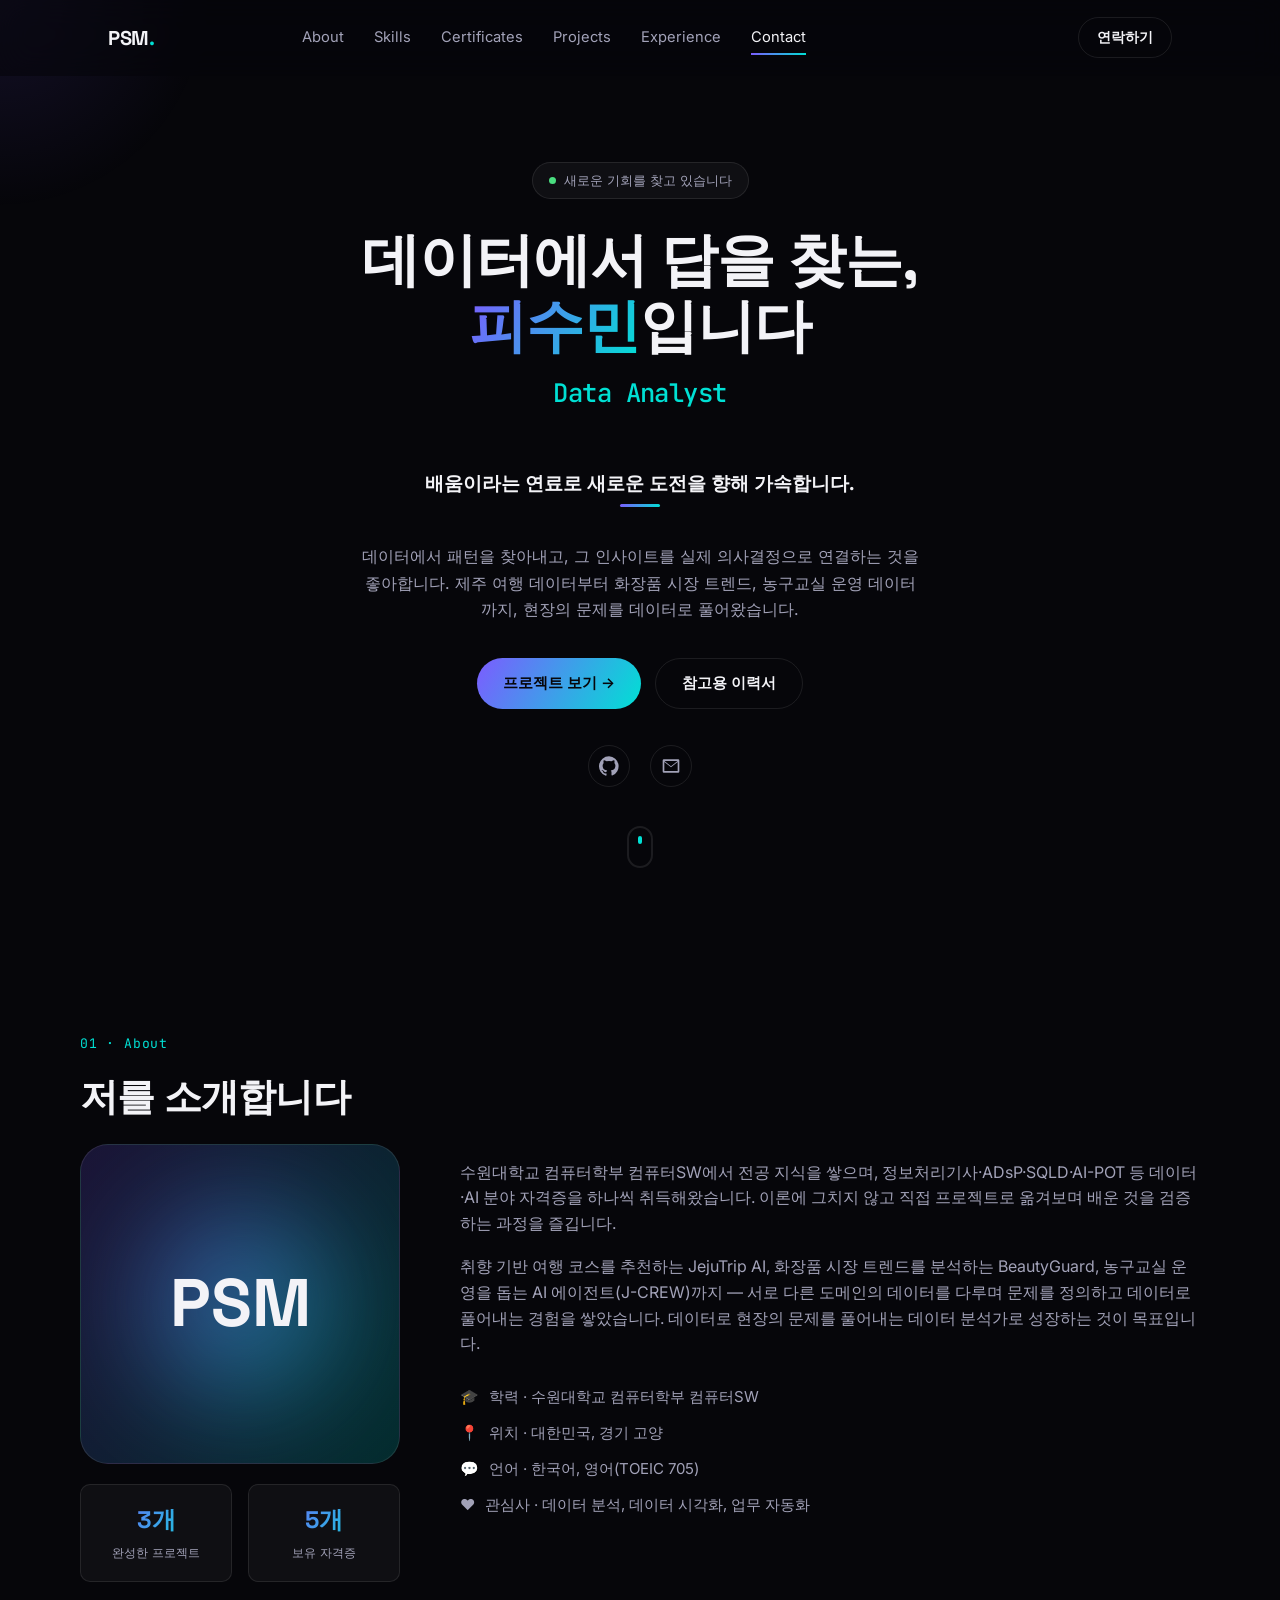
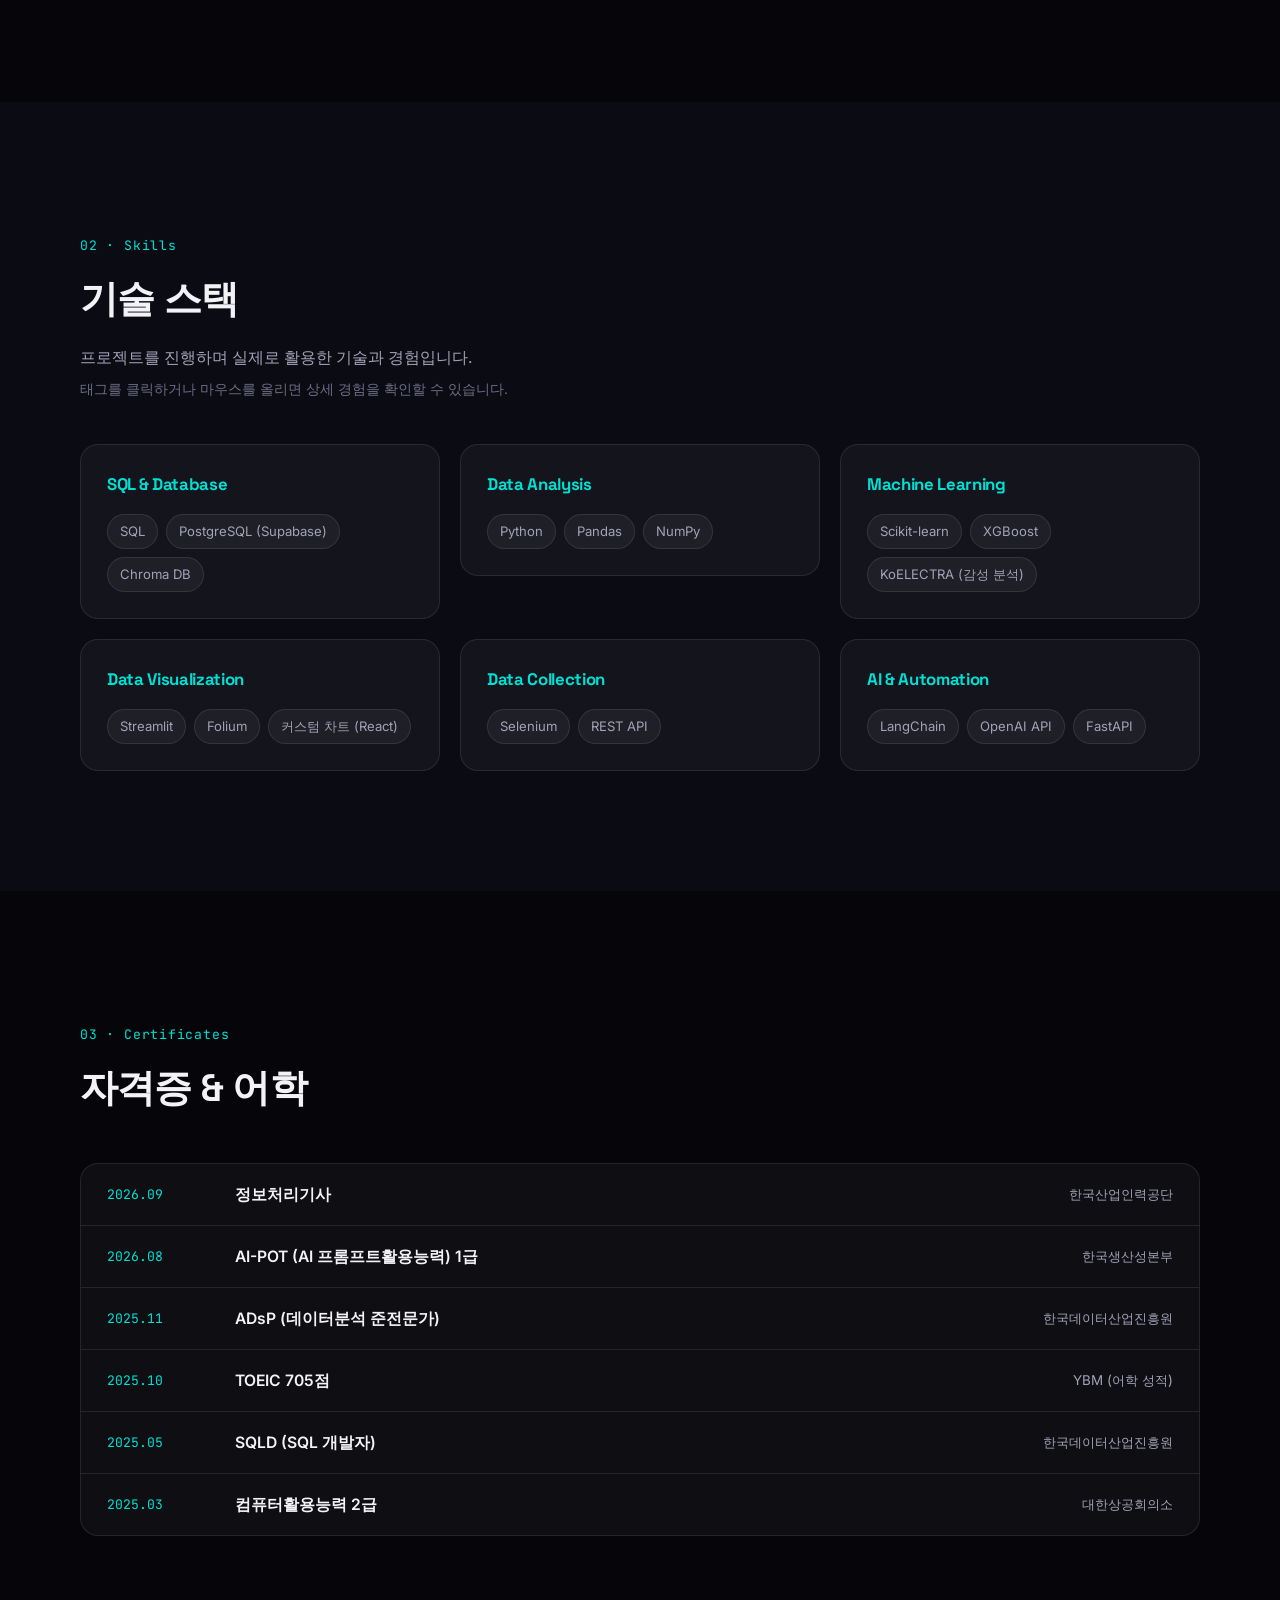
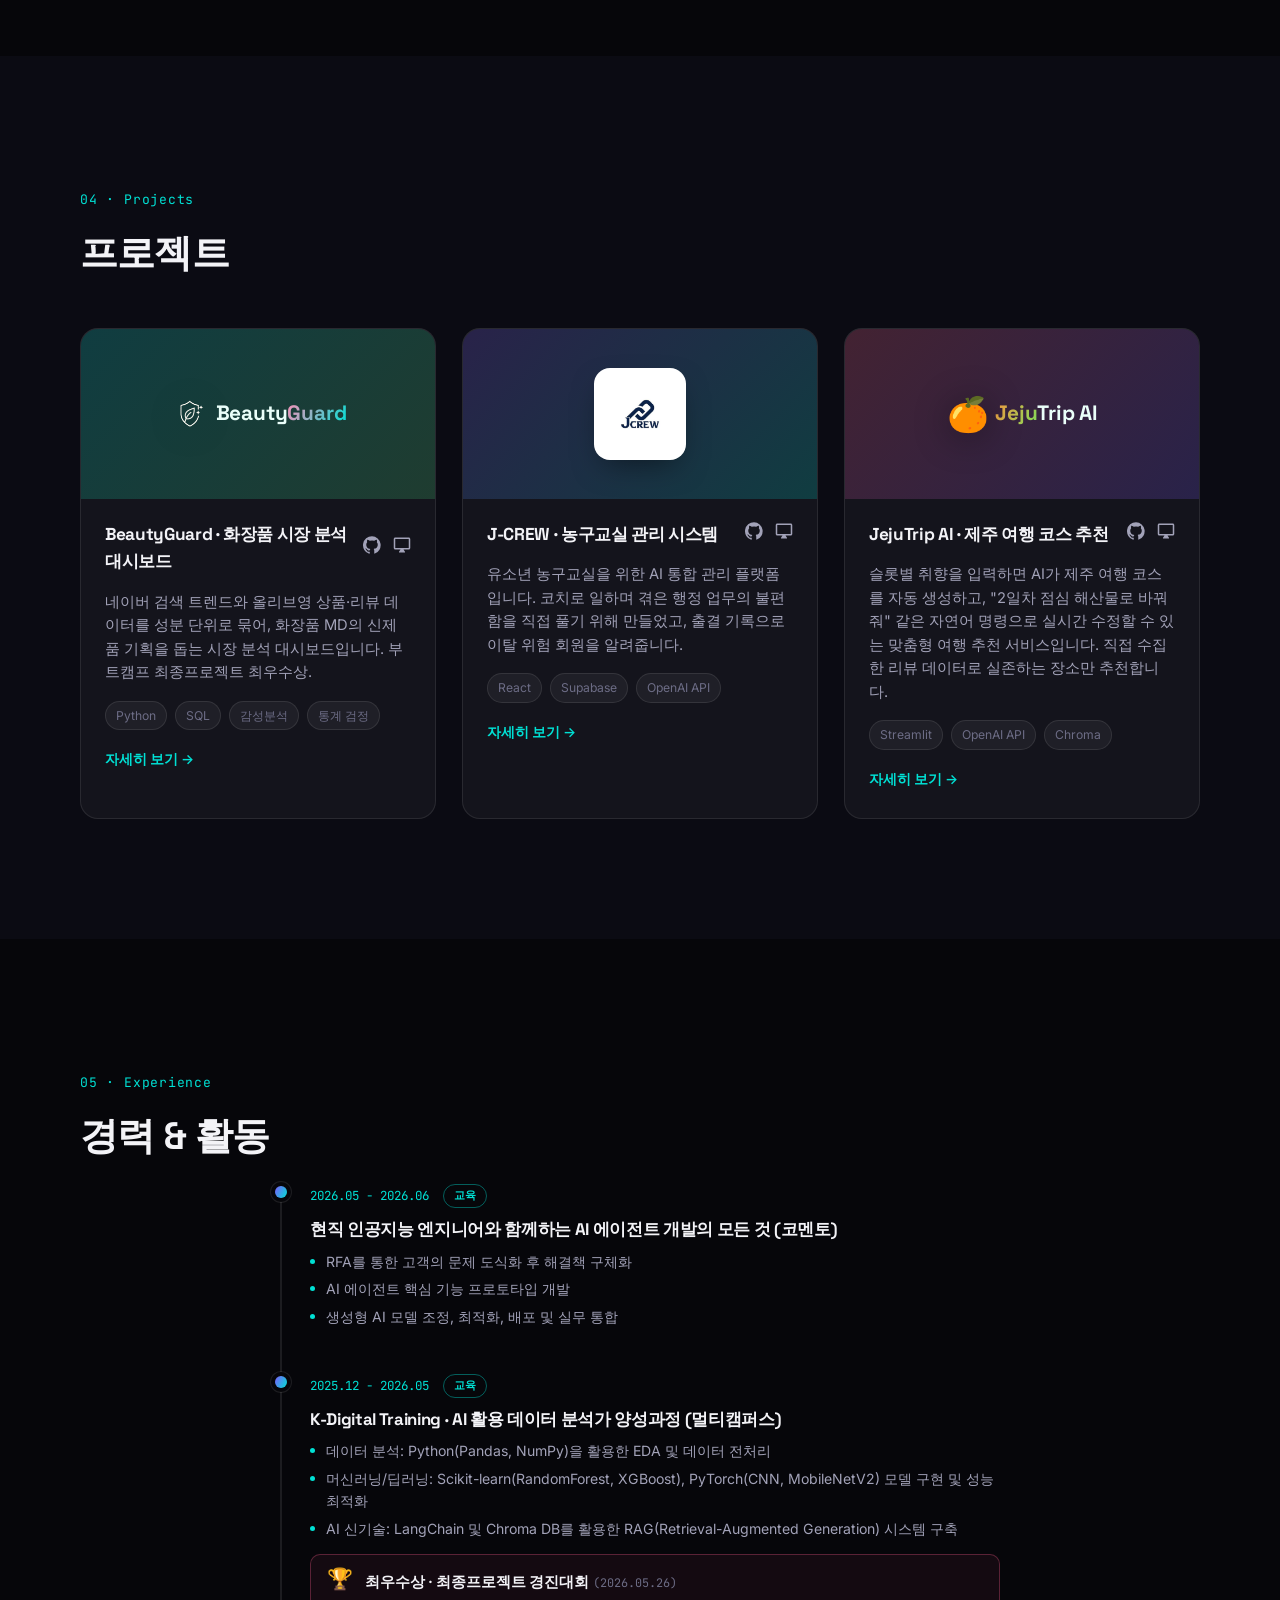
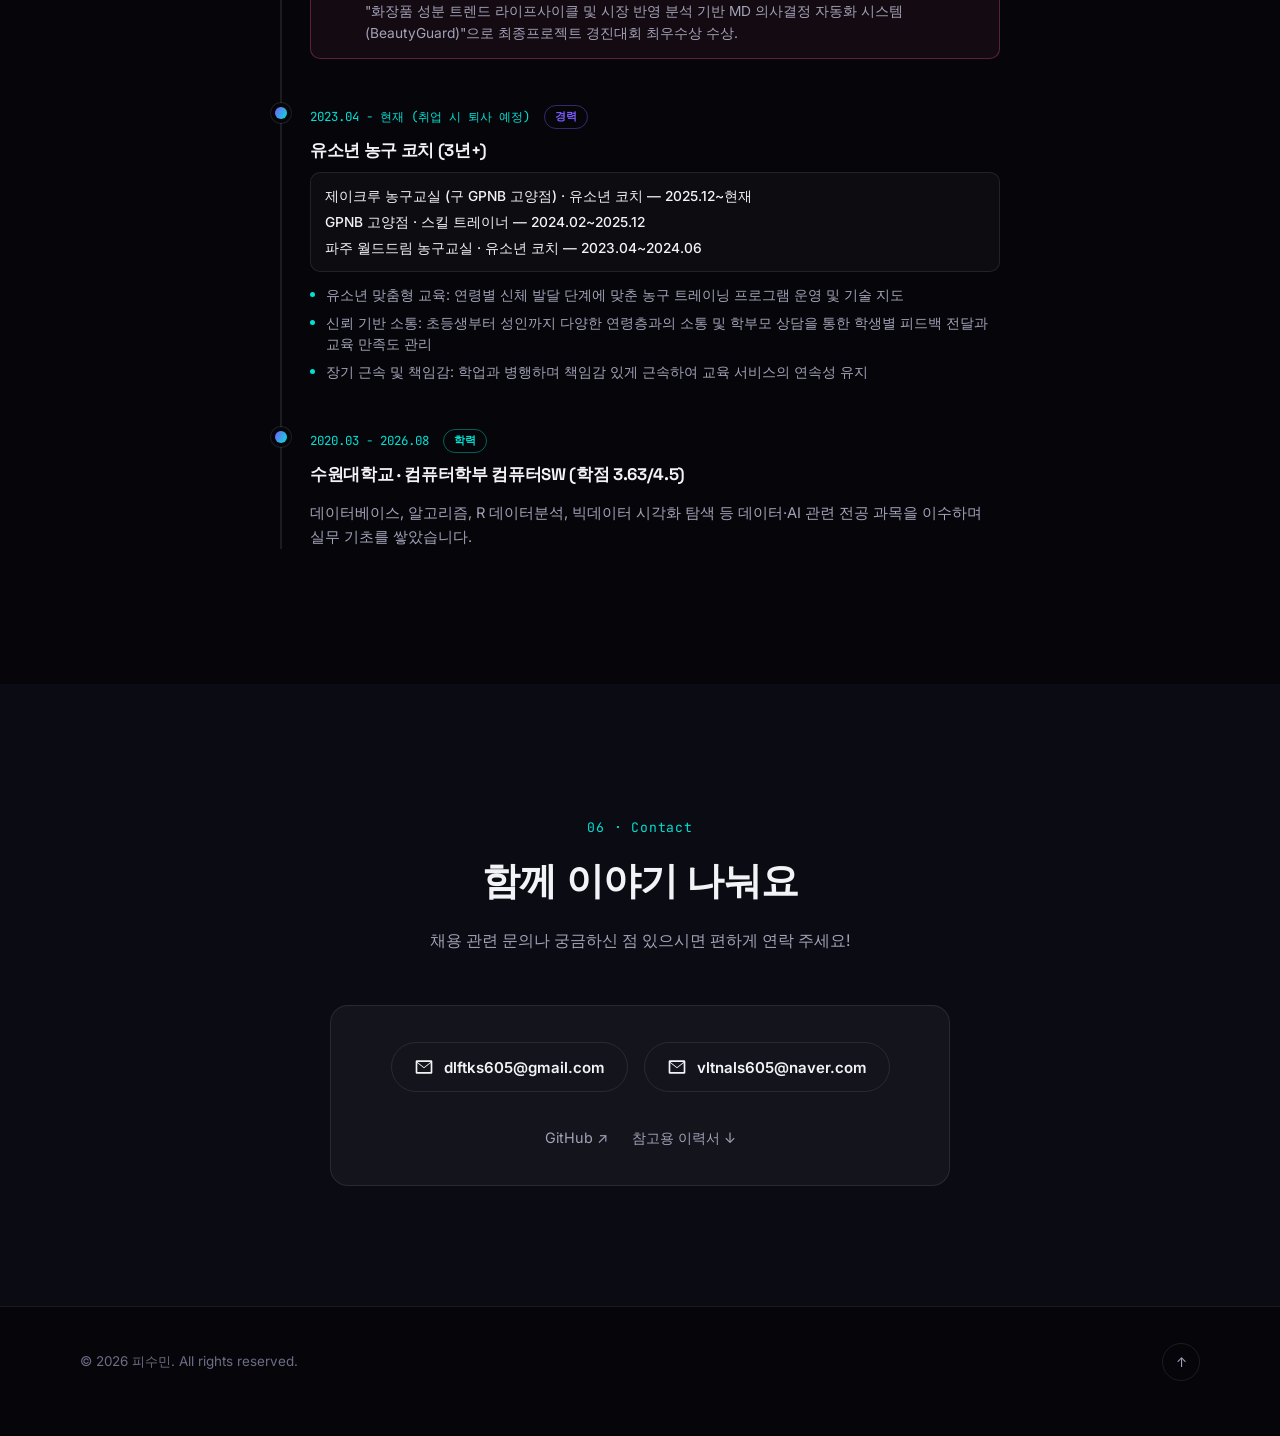
==== commit 923cd888: "Restore J-CREW card tags to the stack it is built with Co-Authored-By: Claude Opus 5.5 <noreply@anth" ====
--- a/index.html
+++ b/index.html
@@ -316,7 +316,7 @@
           </div>
           <p>유소년 농구교실을 위한 AI 통합 관리 플랫폼입니다. 코치로 일하며 겪은 행정 업무의 불편함을 직접 풀기 위해 만들었고, 출결 기록으로 이탈 위험 회원을 알려줍니다.</p>
           <div class="project-tags">
-            <span>SQL</span><span>지표 설계</span><span>데이터 수집 설계</span>
+            <span>React</span><span>Supabase</span><span>OpenAI API</span>
           </div>
           <a href="projects/jcrew.html" class="project-more">자세히 보기 →</a>
         </div>
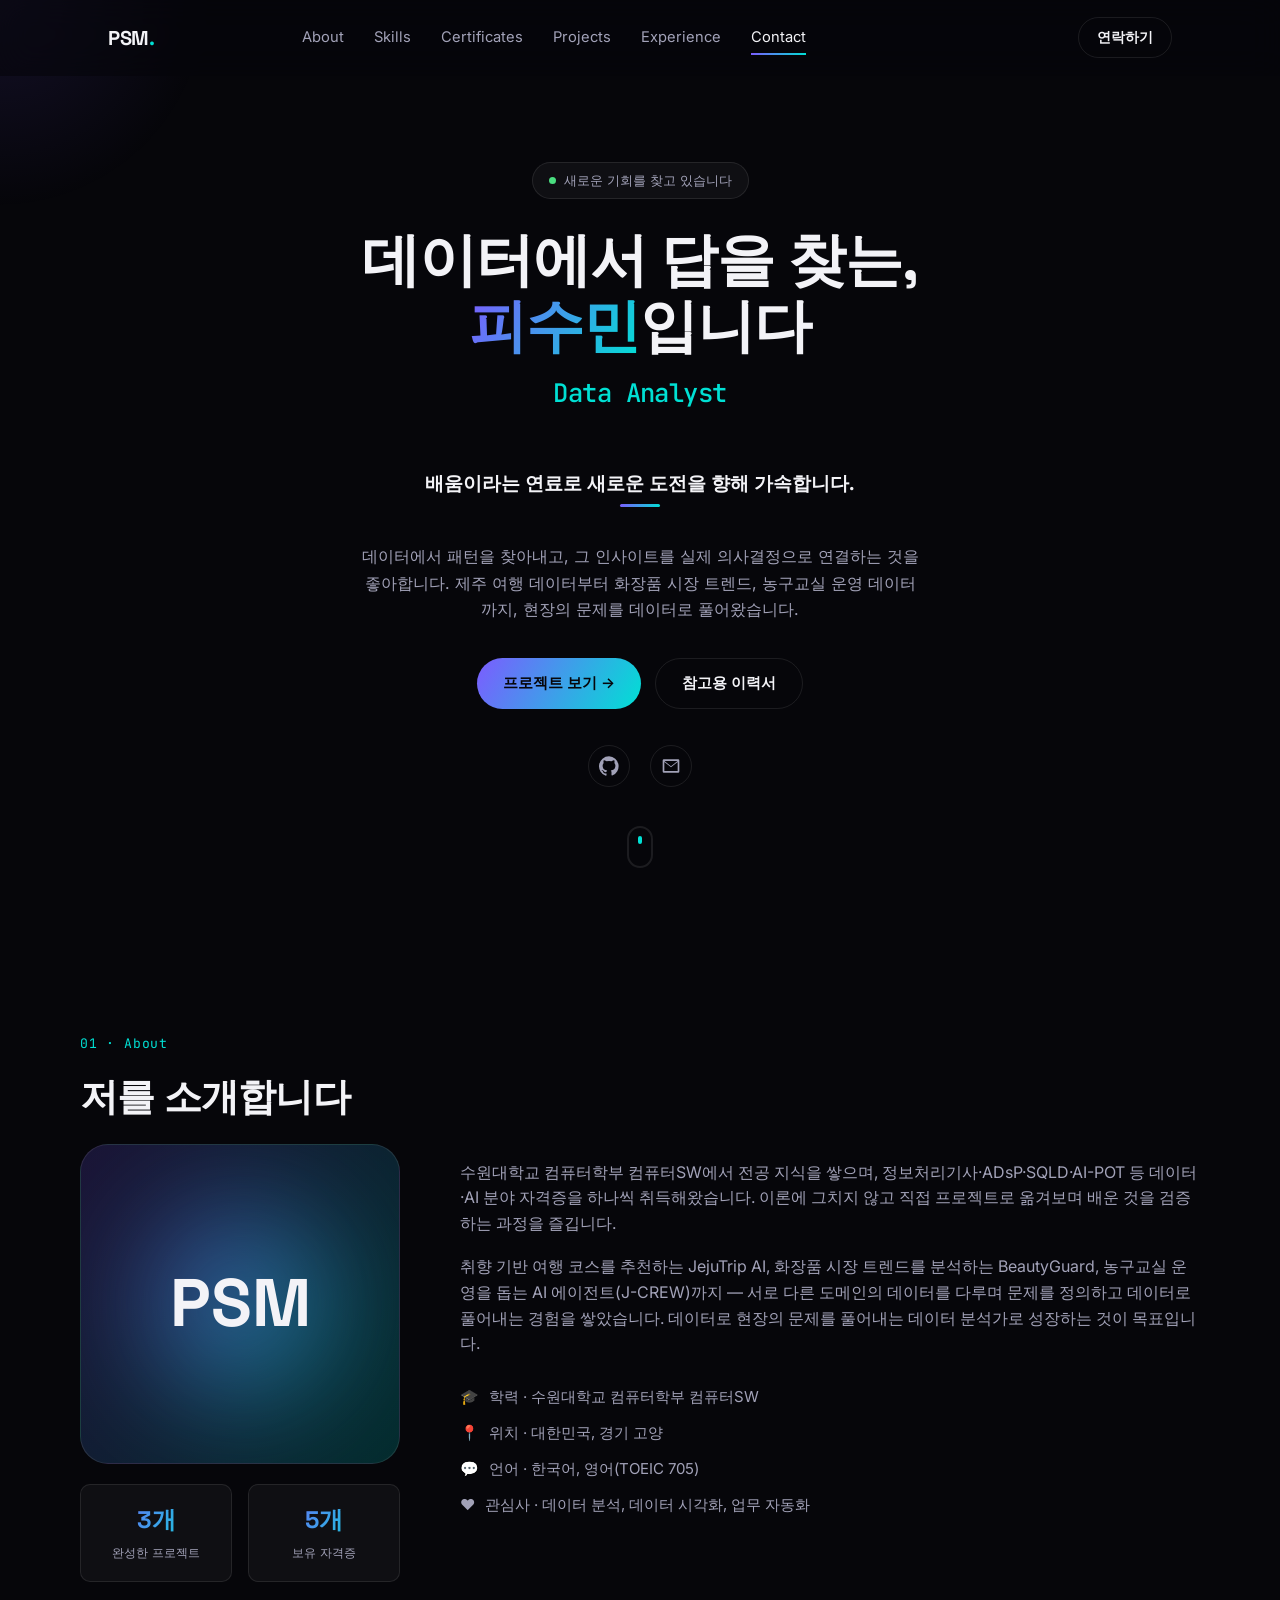
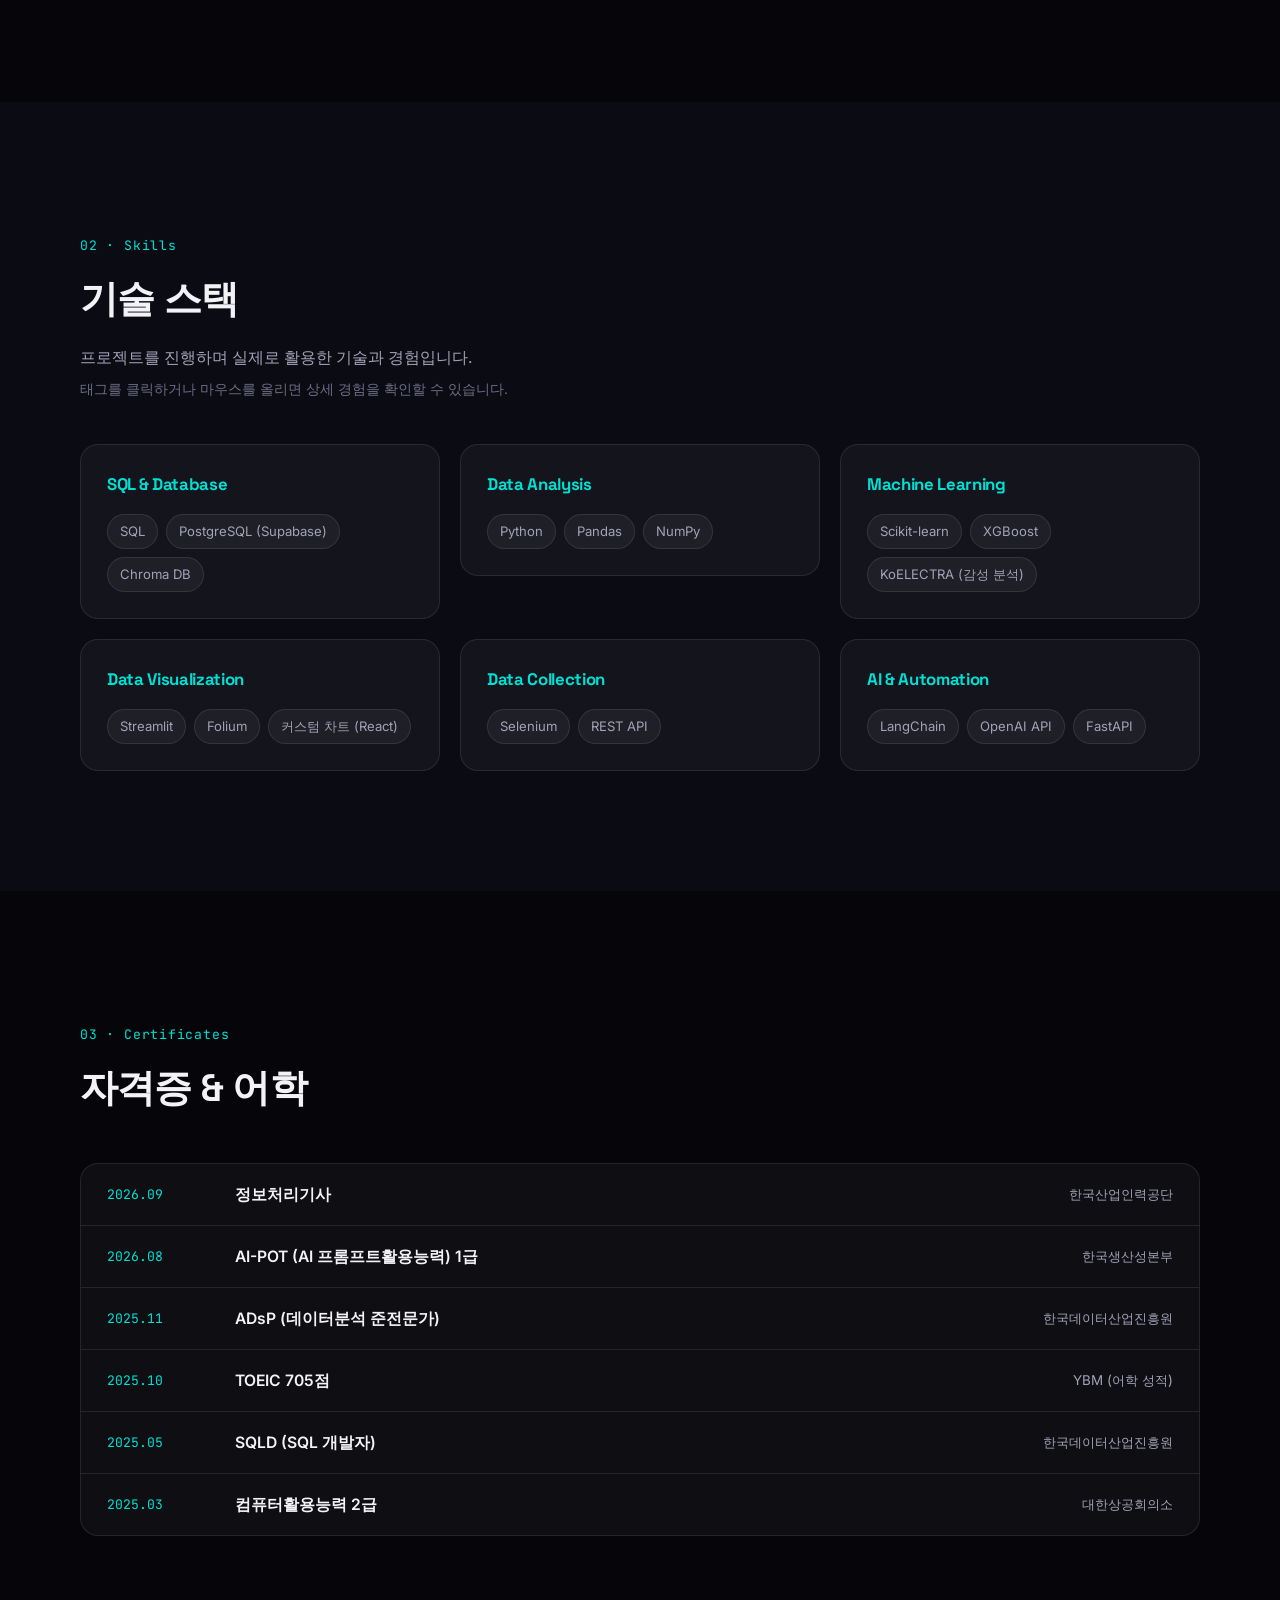
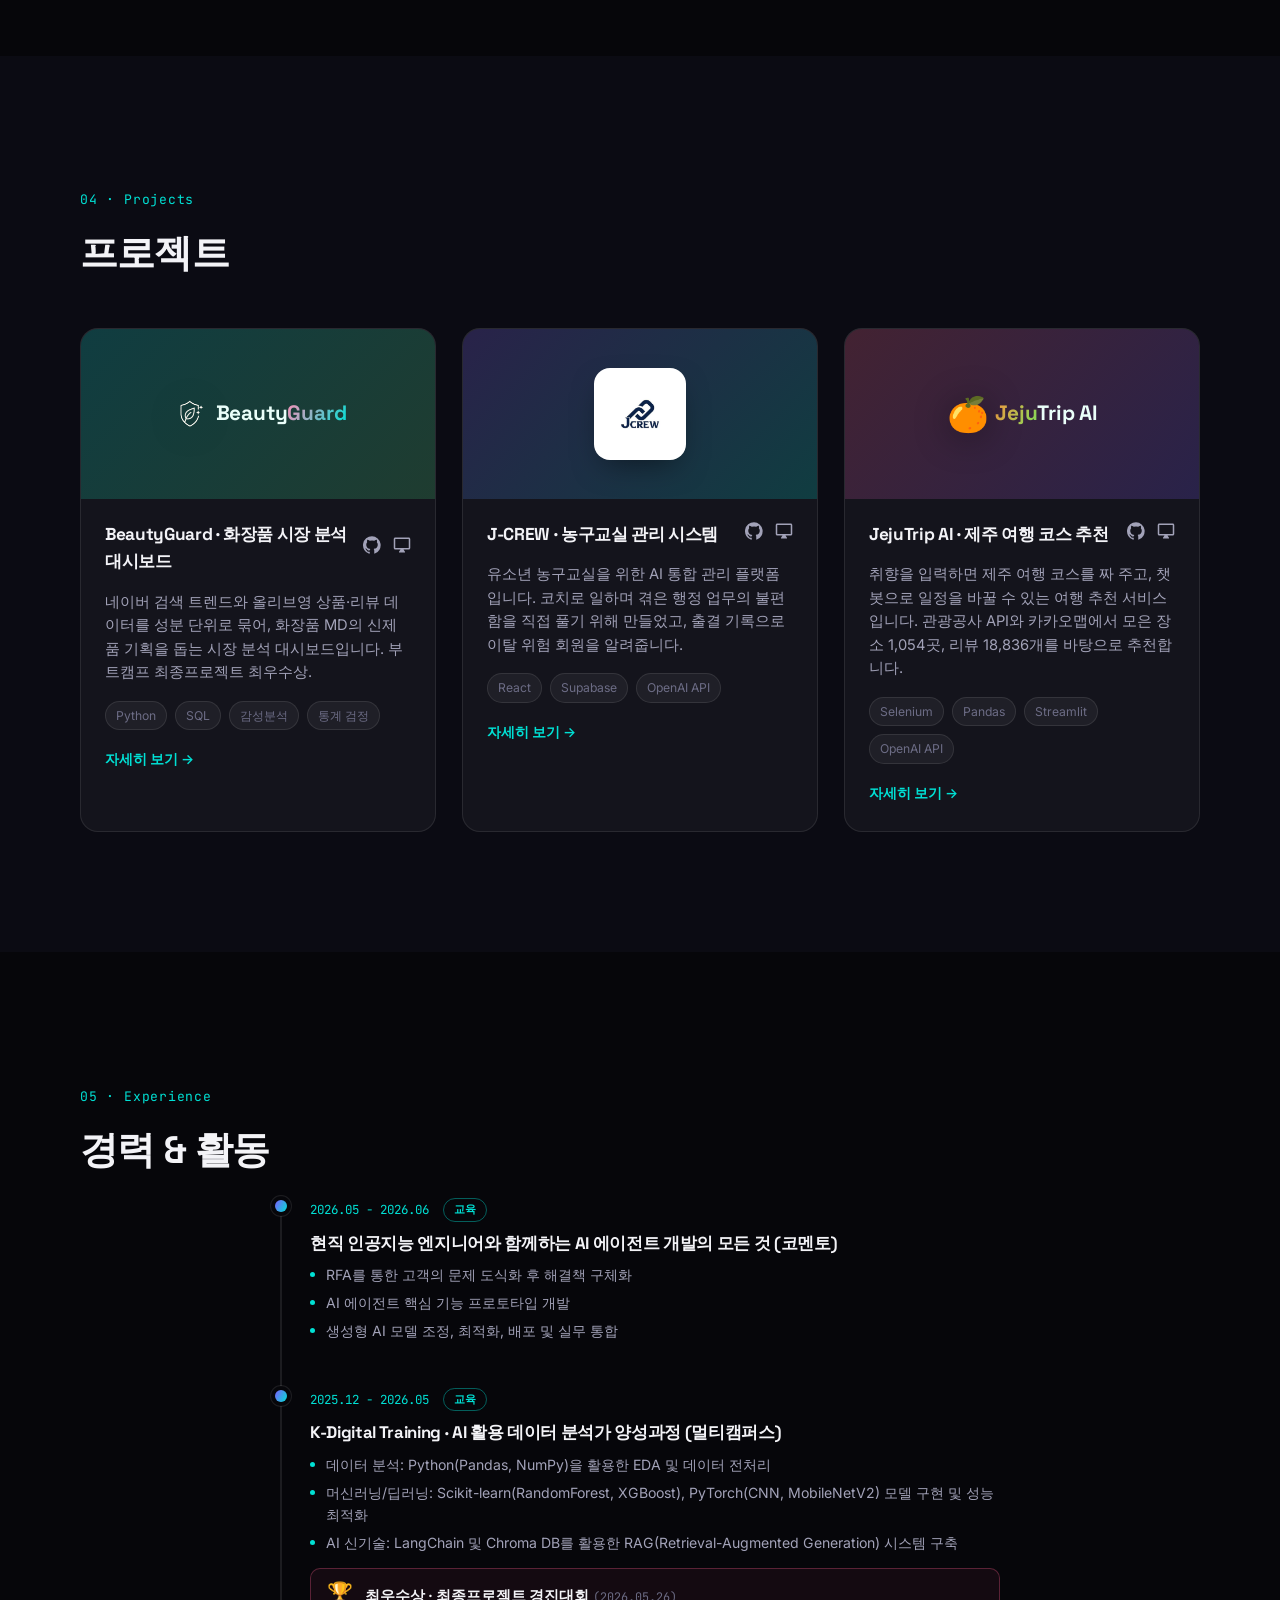
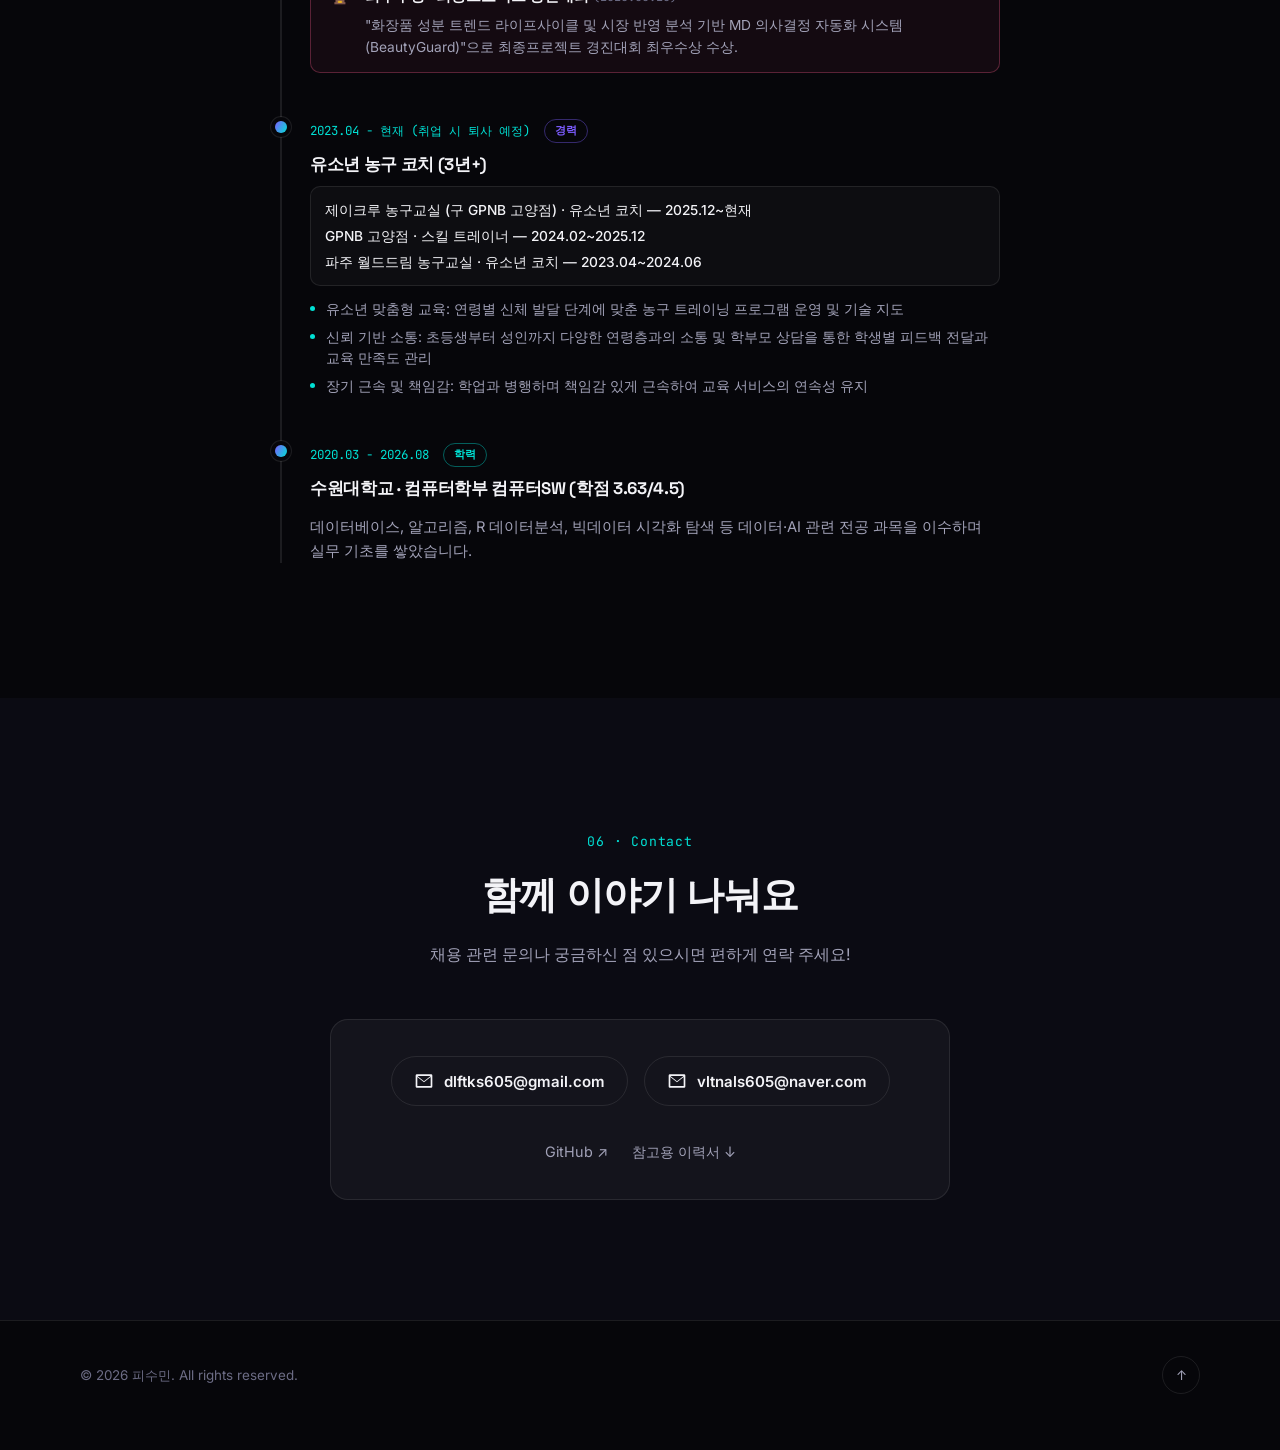
==== commit c743496a: "Rework JejuTrip detail page and main card for a data analyst portfolio - Data/Cleaning: collection s" ====
--- a/index.html
+++ b/index.html
@@ -341,9 +341,9 @@
               </a>
             </div>
           </div>
-          <p>슬롯별 취향을 입력하면 AI가 제주 여행 코스를 자동 생성하고, "2일차 점심 해산물로 바꿔줘" 같은 자연어 명령으로 실시간 수정할 수 있는 맞춤형 여행 추천 서비스입니다. 직접 수집한 리뷰 데이터로 실존하는 장소만 추천합니다.</p>
+          <p>취향을 입력하면 제주 여행 코스를 짜 주고, 챗봇으로 일정을 바꿀 수 있는 여행 추천 서비스입니다. 관광공사 API와 카카오맵에서 모은 장소 1,054곳, 리뷰 18,836개를 바탕으로 추천합니다.</p>
           <div class="project-tags">
-            <span>Streamlit</span><span>OpenAI API</span><span>Chroma</span>
+            <span>Selenium</span><span>Pandas</span><span>Streamlit</span><span>OpenAI API</span>
           </div>
           <a href="projects/jejutrip.html" class="project-more">자세히 보기 →</a>
         </div>
--- a/css/style.css
+++ b/css/style.css
@@ -1215,3 +1215,29 @@
   .pd-kpis { grid-template-columns: repeat(2, 1fr); }
   .pd-insight { padding: 18px 18px; }
 }
+
+/* Findings 안 작은 분포 차트 (JejuTrip 리뷰 수 분포) */
+.pd-dist { margin: 14px 0 12px; }
+.pd-dist-bars {
+  display: flex; align-items: flex-end; gap: 2px;
+  height: 120px; padding-top: 18px;
+  border-bottom: 1px solid var(--border);
+}
+.pd-dist-bar {
+  flex: 1; position: relative; min-height: 1px;
+  background: var(--text-faint); opacity: 0.5;
+  border-radius: 2px 2px 0 0;
+}
+.pd-dist-bar.is-hl { background: var(--accent-3); opacity: 1; }
+.pd-dist-bar span {
+  position: absolute; bottom: 100%; left: 50%; transform: translateX(-50%);
+  margin-bottom: 3px; font-size: 0.72rem; font-style: normal; white-space: nowrap;
+  color: var(--text-dim);
+}
+.pd-dist-bar.is-hl span { color: var(--accent-3); font-weight: 600; }
+.pd-dist-axis { display: flex; gap: 2px; margin-top: 4px; }
+.pd-dist-axis b {
+  flex: 1; font-weight: 400; font-size: 0.7rem; color: var(--text-faint);
+  text-align: center; white-space: nowrap; overflow: visible;
+}
+.pd-dist figcaption { margin-top: 6px; font-size: 0.78rem; color: var(--text-faint); }
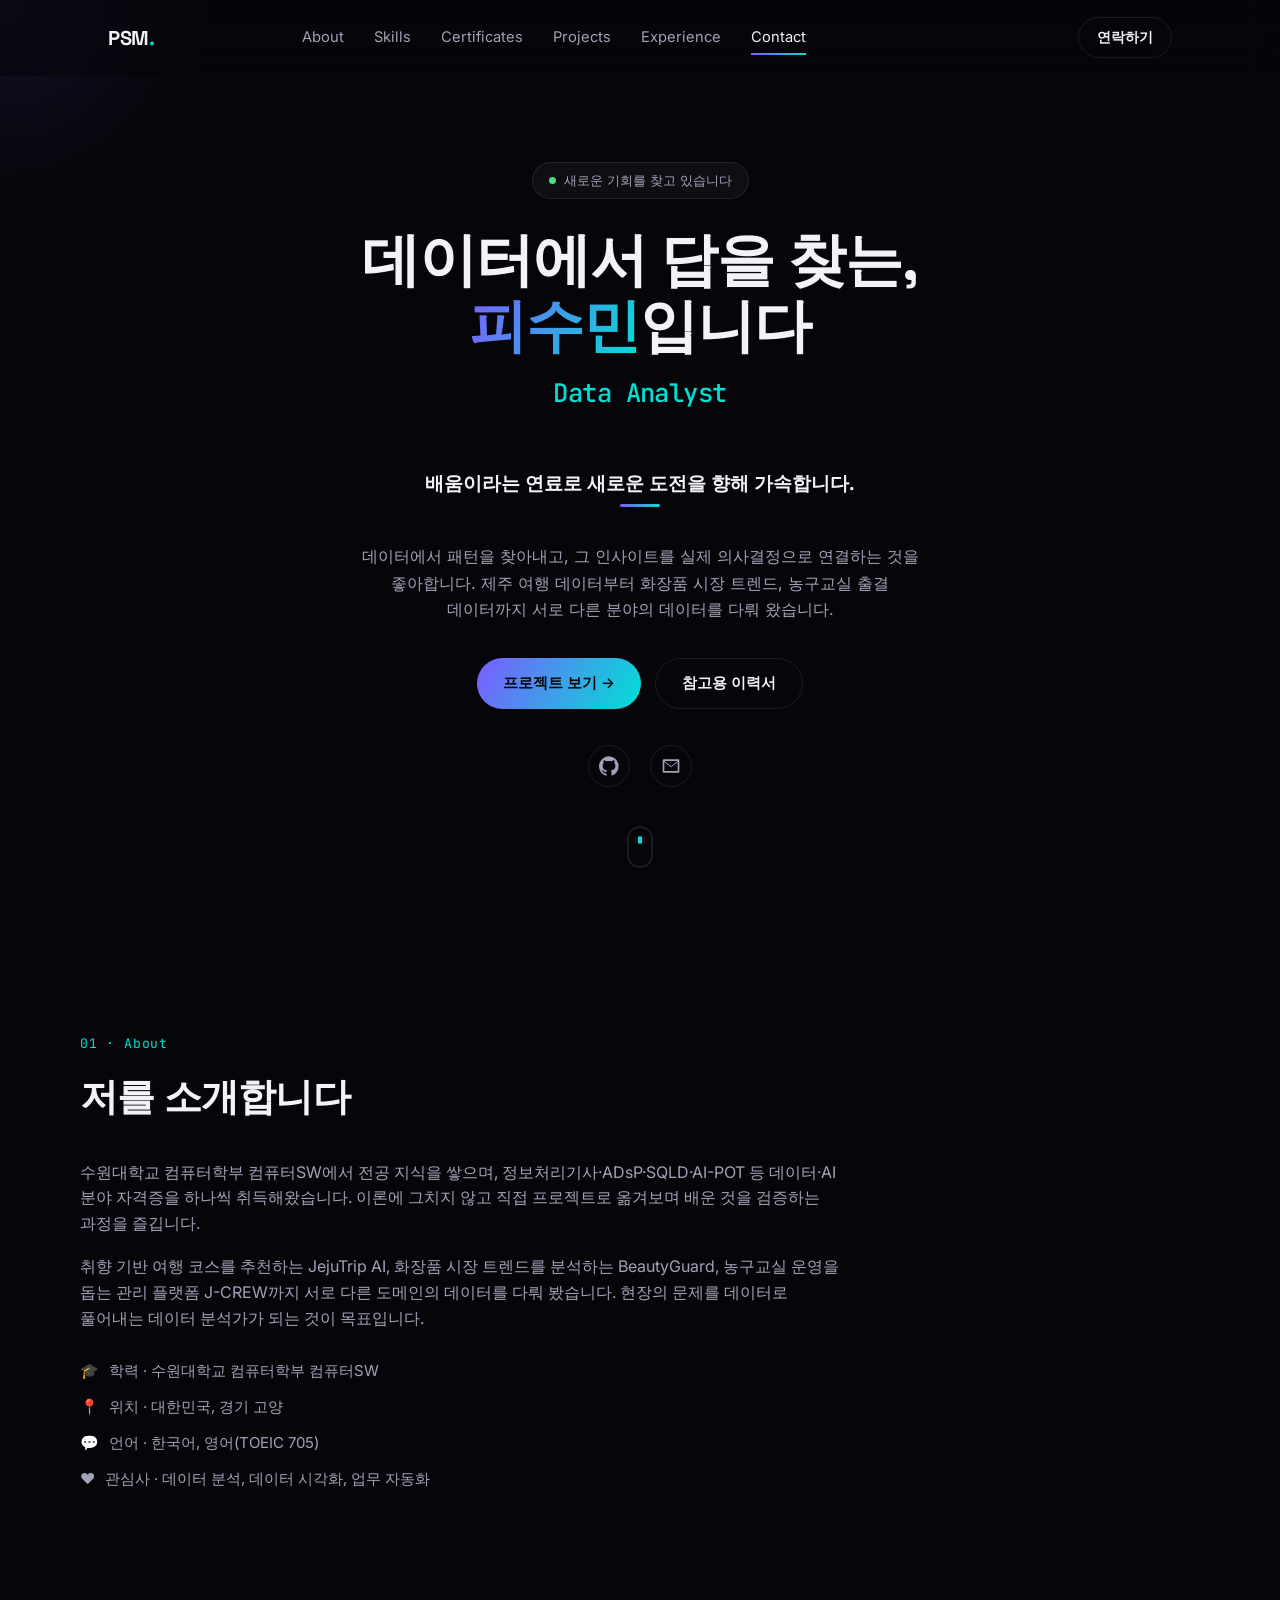
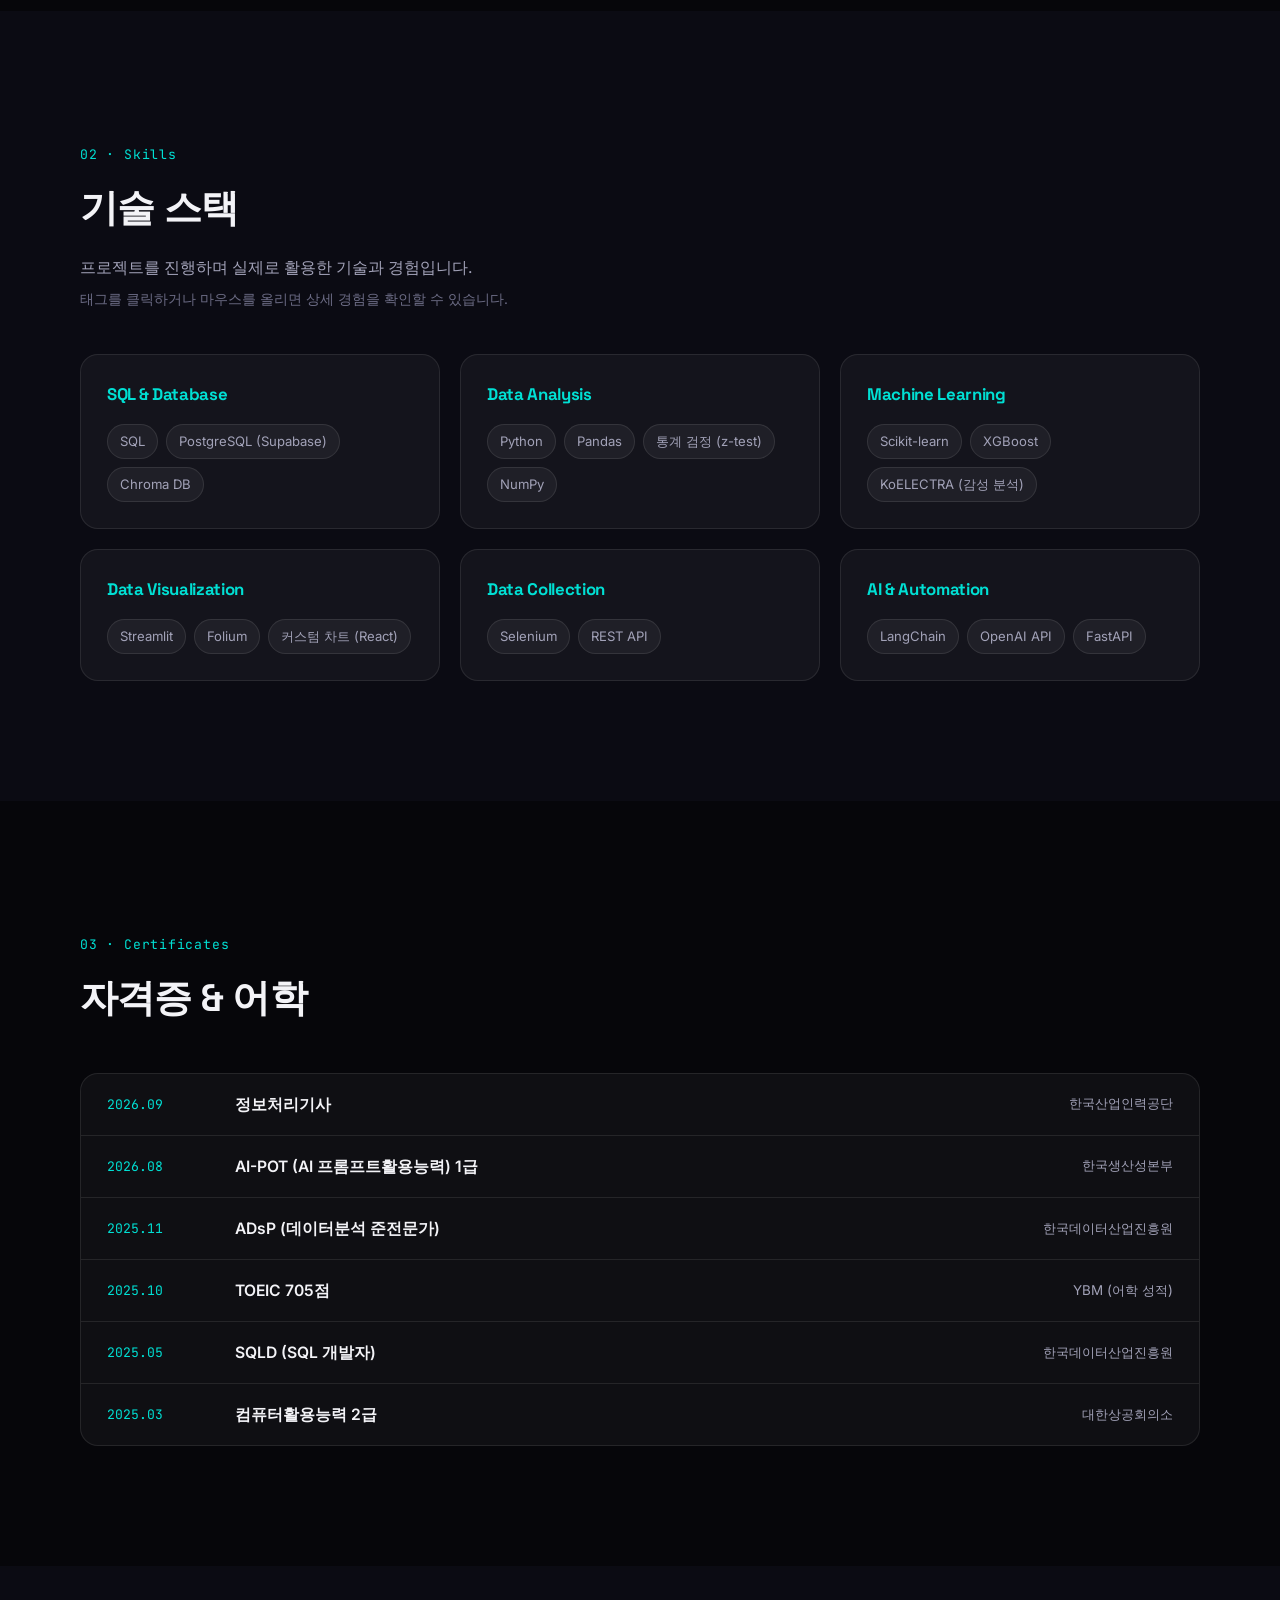
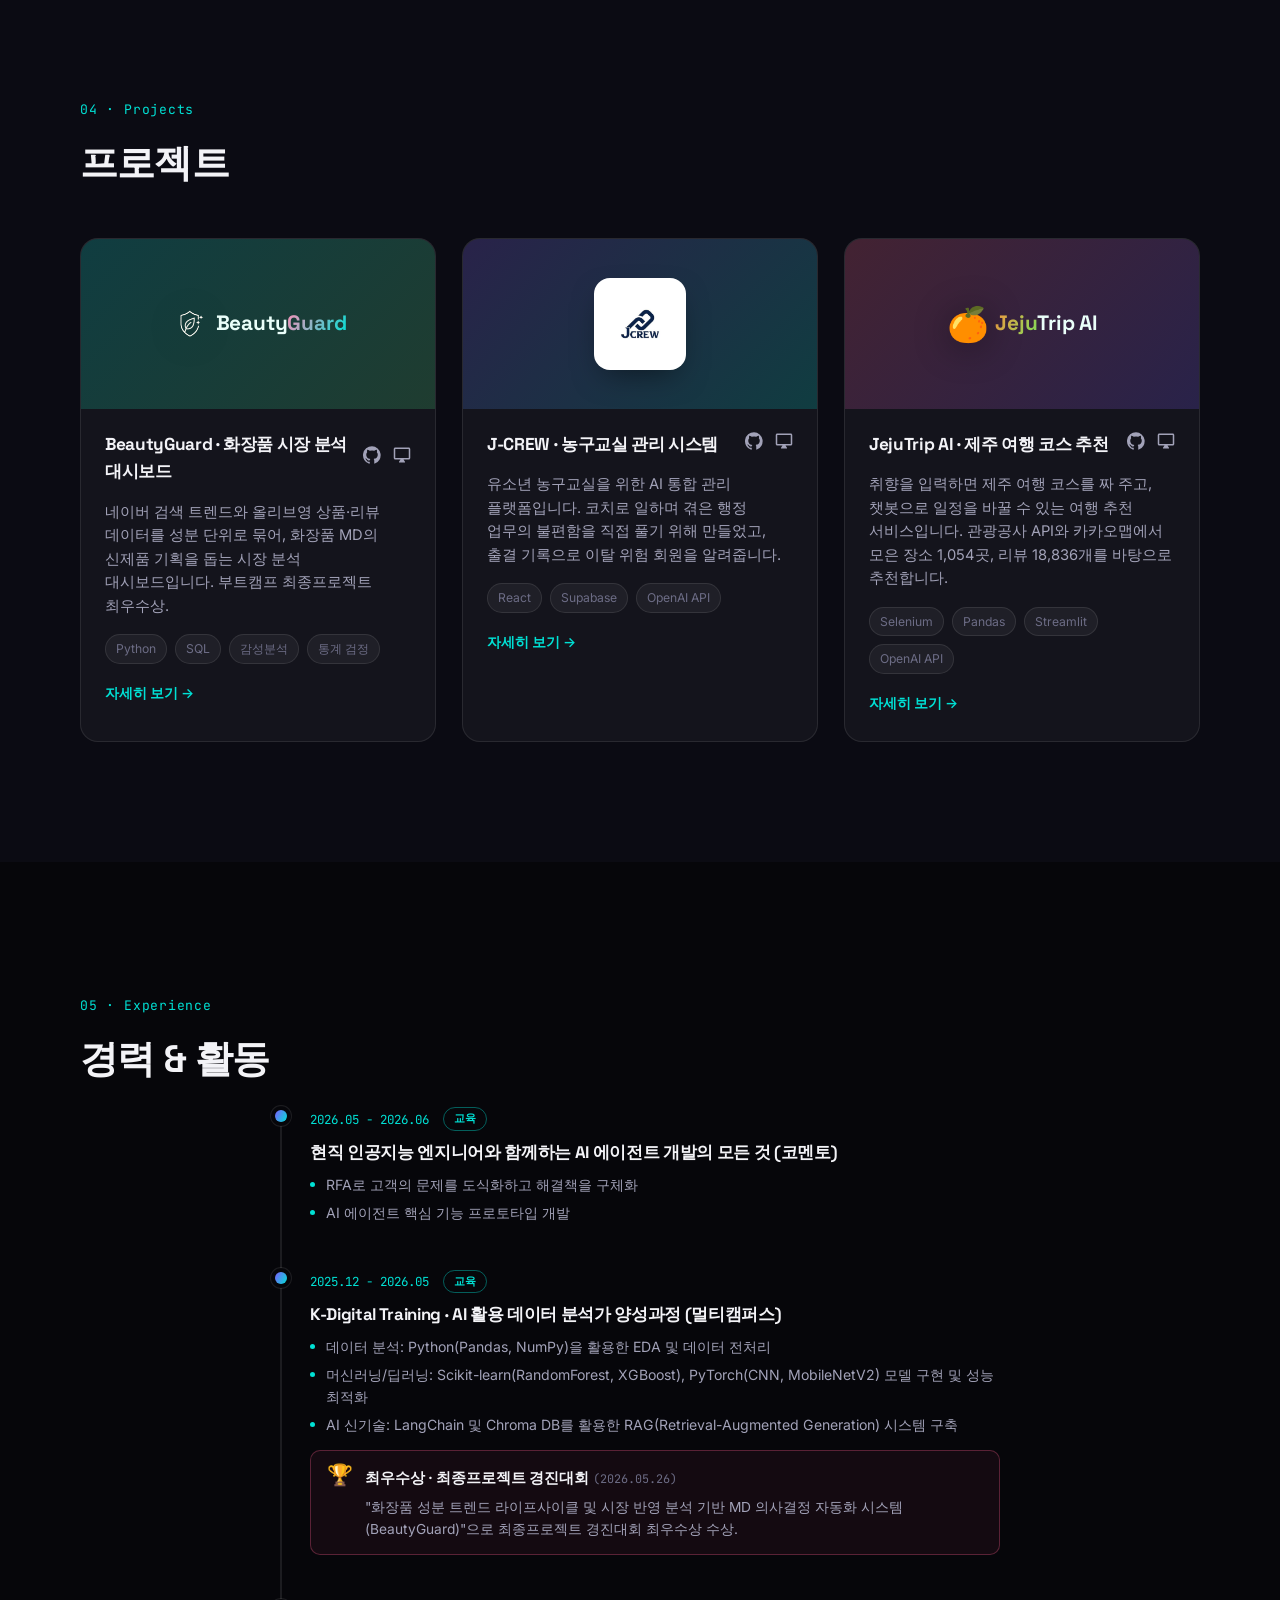
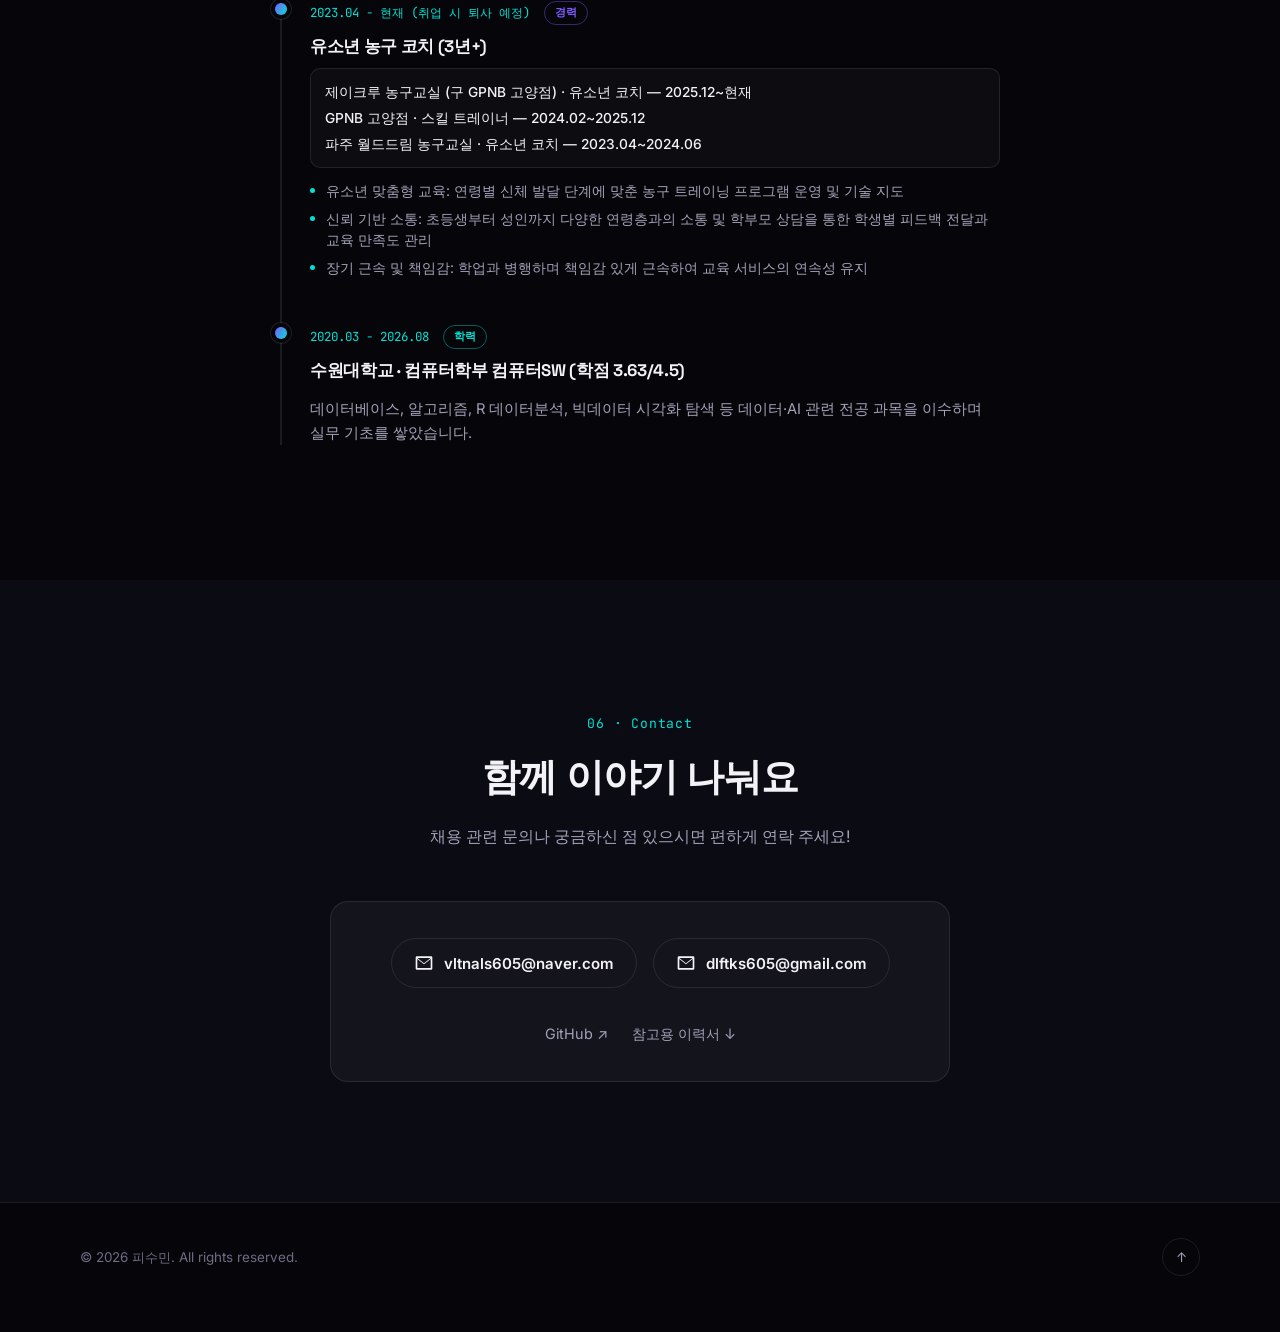
==== commit d519c557: "Reframe main page for the data analyst portfolio - Page title and share text: Developer Portfolio ->" ====
--- a/index.html
+++ b/index.html
@@ -3,11 +3,11 @@
 <head>
 <meta charset="UTF-8">
 <meta name="viewport" content="width=device-width, initial-scale=1.0">
-<title>피수민 | Developer Portfolio</title>
-<meta name="description" content="피수민의 개발자 포트폴리오. 프로젝트, 기술 스택, 경력을 소개합니다.">
+<title>피수민 | Data Analyst Portfolio</title>
+<meta name="description" content="데이터 분석가 피수민의 포트폴리오. 프로젝트, 기술 스택, 경력을 소개합니다.">
 <meta property="og:type" content="website">
-<meta property="og:title" content="피수민 | Developer Portfolio">
-<meta property="og:description" content="데이터 분석가 · AI 에이전트 개발자 피수민의 포트폴리오. BeautyGuard, J-CREW, JejuTrip AI 프로젝트를 소개합니다.">
+<meta property="og:title" content="피수민 | Data Analyst Portfolio">
+<meta property="og:description" content="데이터 분석가 피수민의 포트폴리오. BeautyGuard, J-CREW, JejuTrip AI 프로젝트를 소개합니다.">
 <meta property="og:image" content="https://portfolio-psm.vercel.app/assets/og-image.png">
 <meta property="og:url" content="https://portfolio-psm.vercel.app/">
 <link rel="preconnect" href="https://fonts.googleapis.com">
@@ -52,7 +52,7 @@
     <p class="hero-tagline">배움이라는 연료로 새로운 도전을 향해 가속합니다.</p>
     <p class="hero-desc">
       데이터에서 패턴을 찾아내고, 그 인사이트를 실제 의사결정으로 연결하는 것을 좋아합니다.
-      제주 여행 데이터부터 화장품 시장 트렌드, 농구교실 운영 데이터까지, 현장의 문제를 데이터로 풀어왔습니다.
+      제주 여행 데이터부터 화장품 시장 트렌드, 농구교실 출결 데이터까지 서로 다른 분야의 데이터를 다뤄 왔습니다.
     </p>
     <div class="hero-actions">
       <a href="#projects" class="btn btn-primary">프로젝트 보기 →</a>
@@ -80,23 +80,6 @@
     <h2 class="section-title reveal">저를 소개합니다</h2>
 
     <div class="about-grid">
-      <div class="about-visual reveal">
-        <div class="avatar-frame">
-          <div class="avatar-glow"></div>
-          <div class="avatar-initials">PSM</div>
-        </div>
-        <div class="about-stat-card">
-          <div class="about-stat">
-            <strong>3개</strong>
-            <span>완성한 프로젝트</span>
-          </div>
-          <div class="about-stat">
-            <strong>5개</strong>
-            <span>보유 자격증</span>
-          </div>
-        </div>
-      </div>
-
       <div class="about-text reveal">
         <p>
           수원대학교 컴퓨터학부 컴퓨터SW에서 전공 지식을 쌓으며, 정보처리기사·ADsP·SQLD·AI-POT 등
@@ -105,9 +88,8 @@
         </p>
         <p>
           취향 기반 여행 코스를 추천하는 JejuTrip AI, 화장품 시장 트렌드를 분석하는 BeautyGuard,
-          농구교실 운영을 돕는 AI 에이전트(J-CREW)까지 — 서로 다른 도메인의 데이터를 다루며
-          문제를 정의하고 데이터로 풀어내는 경험을 쌓았습니다. 데이터로 현장의 문제를 풀어내는
-          데이터 분석가로 성장하는 것이 목표입니다.
+          농구교실 운영을 돕는 관리 플랫폼 J-CREW까지 서로 다른 도메인의 데이터를 다뤄 봤습니다.
+          현장의 문제를 데이터로 풀어내는 데이터 분석가가 되는 것이 목표입니다.
         </p>
 
         <ul class="about-facts">
@@ -134,13 +116,13 @@
         <h3>SQL &amp; Database</h3>
         <div class="skill-tags">
           <button class="skill-tag" type="button">SQL
-            <span class="skill-tooltip">SQLD 자격증 보유. Supabase(PostgreSQL) 기반 관계형 데이터베이스 쿼리 설계 및 최적화.</span>
+            <span class="skill-tooltip">SQLD 자격증 보유. BeautyGuard에서 DB의 상품·리뷰 수를 원본 CSV와 SQL로 대조해, 테스트로 들어간 상품 8개를 찾아 정리.</span>
           </button>
           <button class="skill-tag" type="button">PostgreSQL (Supabase)
             <span class="skill-tooltip">관계형 DB 스키마 설계, RLS 보안 규칙 적용, 실시간(Realtime) 이벤트 감지 및 운영 데이터 CRUD 구현.</span>
           </button>
           <button class="skill-tag" type="button">Chroma DB
-            <span class="skill-tooltip">리뷰·텍스트 임베딩 벡터 데이터를 구축·저장하고 코사인 유사도 기반 시맨틱 검색 엔진 연동.</span>
+            <span class="skill-tooltip">JejuTrip 리뷰를 임베딩해 저장하고, 입력한 취향과 비슷한 리뷰를 찾는 데 사용.</span>
           </button>
         </div>
       </div>
@@ -149,13 +131,16 @@
         <h3>Data Analysis</h3>
         <div class="skill-tags">
           <button class="skill-tag" type="button">Python
-            <span class="skill-tooltip">크롤링 CSV 정제·중복 제거 및 Supabase 적재 파이프라인 스크립트 작성. 전처리부터 분석까지 전체 흐름을 스크립트로 자동화.</span>
+            <span class="skill-tooltip">크롤링, 데이터 정제, DB 적재, 데이터 점검 스크립트 작성.</span>
           </button>
           <button class="skill-tag" type="button">Pandas
-            <span class="skill-tooltip">비정형 리뷰·장소 데이터의 결측치·이상치 처리, 그룹별 집계 및 파생 변수 생성에 활용.</span>
+            <span class="skill-tooltip">JejuTrip 장소·리뷰 데이터 정제와 점검. 리뷰 수 분포를 보고 블로그 글이 섞인 107곳을 찾아냄.</span>
+          </button>
+          <button class="skill-tag" type="button">통계 검정 (z-test)
+            <span class="skill-tooltip">BeautyGuard에서 레티놀 리뷰의 부정 비율이 다른 리뷰보다 높은지 2-비율 z-검정으로 확인.</span>
           </button>
           <button class="skill-tag" type="button">NumPy
-            <span class="skill-tooltip">벡터화 연산으로 대규모 리뷰·좌표 데이터 처리 속도 최적화.</span>
+            <span class="skill-tooltip">K-Digital Training 과정에서 배열 연산과 데이터 전처리 실습 (프로젝트 외 교육과정에서 학습).</span>
           </button>
         </div>
       </div>
@@ -170,7 +155,7 @@
             <span class="skill-tooltip">K-Digital Training 과정에서 XGBoost 기반 모델 튜닝 및 성능 비교 실습 (프로젝트 외 교육과정에서 학습).</span>
           </button>
           <button class="skill-tag" type="button">KoELECTRA (감성 분석)
-            <span class="skill-tooltip">KoELECTRA-small 기반 한국어 리뷰 감성 분석 모델을 BeautyGuard에 실제 적용해 올리브영 리뷰의 긍·부정 키워드와 소비자 반응을 분석.</span>
+            <span class="skill-tooltip">KoELECTRA-small 기반 한국어 리뷰 감성 분석 모델을 BeautyGuard에 적용해 올리브영 리뷰의 긍·부정 반응을 분석하고, 별점을 기준으로 감성별 재현율을 확인.</span>
           </button>
         </div>
       </div>
@@ -194,10 +179,10 @@
         <h3>Data Collection</h3>
         <div class="skill-tags">
           <button class="skill-tag" type="button">Selenium
-            <span class="skill-tooltip">올리브영 리뷰, 제주 관광지 정보 등 정적 API로 확보할 수 없는 데이터를 웹 크롤링으로 수집.</span>
+            <span class="skill-tooltip">올리브영 상품·리뷰와 카카오맵 장소 평점·리뷰처럼 API로 받을 수 없는 데이터를 크롤링으로 수집.</span>
           </button>
           <button class="skill-tag" type="button">REST API
-            <span class="skill-tooltip">카카오맵, 한국관광콘텐츠랩, 네이버 DataLab 등 외부 API를 연동해 장소·좌표·검색 트렌드 데이터 수집.</span>
+            <span class="skill-tooltip">카카오맵, 한국관광공사 관광정보 API, 네이버 DataLab 등 외부 API로 장소·좌표·검색 트렌드 데이터 수집.</span>
           </button>
         </div>
       </div>
@@ -206,13 +191,13 @@
         <h3>AI &amp; Automation</h3>
         <div class="skill-tags">
           <button class="skill-tag" type="button">LangChain
-            <span class="skill-tooltip">RAG 기반 맞춤형 추천 및 실시간 응답 파이프라인 구축 (JejuTrip AI 챗봇).</span>
+            <span class="skill-tooltip">JejuTrip에서 리뷰 임베딩을 Chroma에 저장하고 검색하는 연결에 사용.</span>
           </button>
           <button class="skill-tag" type="button">OpenAI API
-            <span class="skill-tooltip">프롬프트 엔지니어링 및 Function Calling 기반 챗봇·리포트 자동 생성 로직 구현.</span>
+            <span class="skill-tooltip">JejuTrip 챗봇의 요청 분류와 리뷰 요약, BeautyGuard 상품 이미지에서 주성분 추출, J-CREW 학부모 알림 문구 작성.</span>
           </button>
           <button class="skill-tag" type="button">FastAPI
-            <span class="skill-tooltip">FastAPI로 ML 모델 서빙용 REST API 서버 구축(HuggingFace, PyTorch). 배포 인프라 제약에 맞춰 경량 모델 선정 및 최적화.</span>
+            <span class="skill-tooltip">BeautyGuard 감성분석 모델을 FastAPI 서버로 만들어 Render에 배포. 무료 서버 메모리(512MB)에 맞춰 경량 모델로 교체.</span>
           </button>
         </div>
       </div>
@@ -368,9 +353,8 @@
           <span class="timeline-badge badge-edu">교육</span>
           <h3>현직 인공지능 엔지니어와 함께하는 AI 에이전트 개발의 모든 것 (코멘토)</h3>
           <ul class="timeline-details">
-            <li>RFA를 통한 고객의 문제 도식화 후 해결책 구체화</li>
+            <li>RFA로 고객의 문제를 도식화하고 해결책을 구체화</li>
             <li>AI 에이전트 핵심 기능 프로토타입 개발</li>
-            <li>생성형 AI 모델 조정, 최적화, 배포 및 실무 통합</li>
           </ul>
         </div>
       </div>
@@ -445,12 +429,12 @@
       <div class="email-group">
         <button class="email-copy">
           <svg viewBox="0 0 24 24" width="20" height="20"><path fill="currentColor" d="M2 5.5A1.5 1.5 0 0 1 3.5 4h17A1.5 1.5 0 0 1 22 5.5v13a1.5 1.5 0 0 1-1.5 1.5h-17A1.5 1.5 0 0 1 2 18.5v-13Zm2.1.5 7.9 6.2 7.9-6.2H4.1ZM20 7.3l-8 6.28L4 7.3V18h16V7.3Z"/></svg>
-          <span class="email-text">dlftks605@gmail.com</span>
+          <span class="email-text">vltnals605@naver.com</span>
           <span class="copy-hint">클릭해서 복사</span>
         </button>
         <button class="email-copy">
           <svg viewBox="0 0 24 24" width="20" height="20"><path fill="currentColor" d="M2 5.5A1.5 1.5 0 0 1 3.5 4h17A1.5 1.5 0 0 1 22 5.5v13a1.5 1.5 0 0 1-1.5 1.5h-17A1.5 1.5 0 0 1 2 18.5v-13Zm2.1.5 7.9 6.2 7.9-6.2H4.1ZM20 7.3l-8 6.28L4 7.3V18h16V7.3Z"/></svg>
-          <span class="email-text">vltnals605@naver.com</span>
+          <span class="email-text">dlftks605@gmail.com</span>
           <span class="copy-hint">클릭해서 복사</span>
         </button>
       </div>
--- a/css/style.css
+++ b/css/style.css
@@ -40,6 +40,8 @@
   font-family: 'Inter', system-ui, -apple-system, 'Segoe UI', sans-serif;
   line-height: 1.6;
   overflow-x: hidden;
+  word-break: keep-all;      /* 한글이 단어 중간에서 줄바꿈되지 않도록 */
+  overflow-wrap: break-word; /* 긴 파일명·URL은 필요할 때만 끊음 */
 }
 
 h1, h2, h3 {
@@ -373,72 +375,14 @@
 /* ===================== ABOUT ===================== */
 .about-grid {
   display: grid;
-  grid-template-columns: 320px 1fr;
-  gap: 60px;
-  align-items: start;
-}
-
-.avatar-frame {
-  position: relative;
-  width: 100%;
-  aspect-ratio: 1;
-  border-radius: 28px;
-  background: var(--gradient-soft);
-  border: 1px solid var(--border);
-  display: flex;
-  align-items: center;
-  justify-content: center;
-  overflow: hidden;
-}
-.avatar-glow {
-  position: absolute;
-  width: 60%; height: 60%;
-  background: var(--gradient);
-  filter: blur(60px);
-  opacity: 0.55;
-  border-radius: 50%;
-}
-.avatar-initials {
-  position: relative;
-  font-family: 'Space Grotesk', sans-serif;
-  font-size: 4.2rem;
-  font-weight: 700;
-  color: var(--text);
-}
-
-.about-stat-card {
-  display: flex;
-  gap: 16px;
-  margin-top: 20px;
-}
-.about-stat {
-  flex: 1;
-  background: var(--surface);
-  border: 1px solid var(--border);
-  border-radius: var(--radius-sm);
-  padding: 16px;
-  text-align: center;
-}
-.about-stat strong {
-  display: block;
-  font-family: 'Space Grotesk', sans-serif;
-  font-size: 1.5rem;
-  background: var(--gradient);
-  -webkit-background-clip: text;
-  background-clip: text;
-  color: transparent;
-}
-.about-stat span { font-size: 0.78rem; color: var(--text-dim); }
+  grid-template-columns: 1fr;
+  max-width: 760px;
+}
 
 .about-text p { color: var(--text-dim); margin-bottom: 18px; }
 .about-facts { margin-top: 28px; display: flex; flex-direction: column; gap: 12px; }
 .about-facts li { font-size: 0.94rem; color: var(--text-dim); display: flex; gap: 10px; }
 
-@media (max-width: 860px) {
-  .about-grid { grid-template-columns: 1fr; }
-  .avatar-frame { max-width: 280px; margin: 0 auto; }
-  .about-stat-card { max-width: 280px; margin: 20px auto 0; }
-}
 
 /* ===================== SKILLS ===================== */
 .skills-grid {
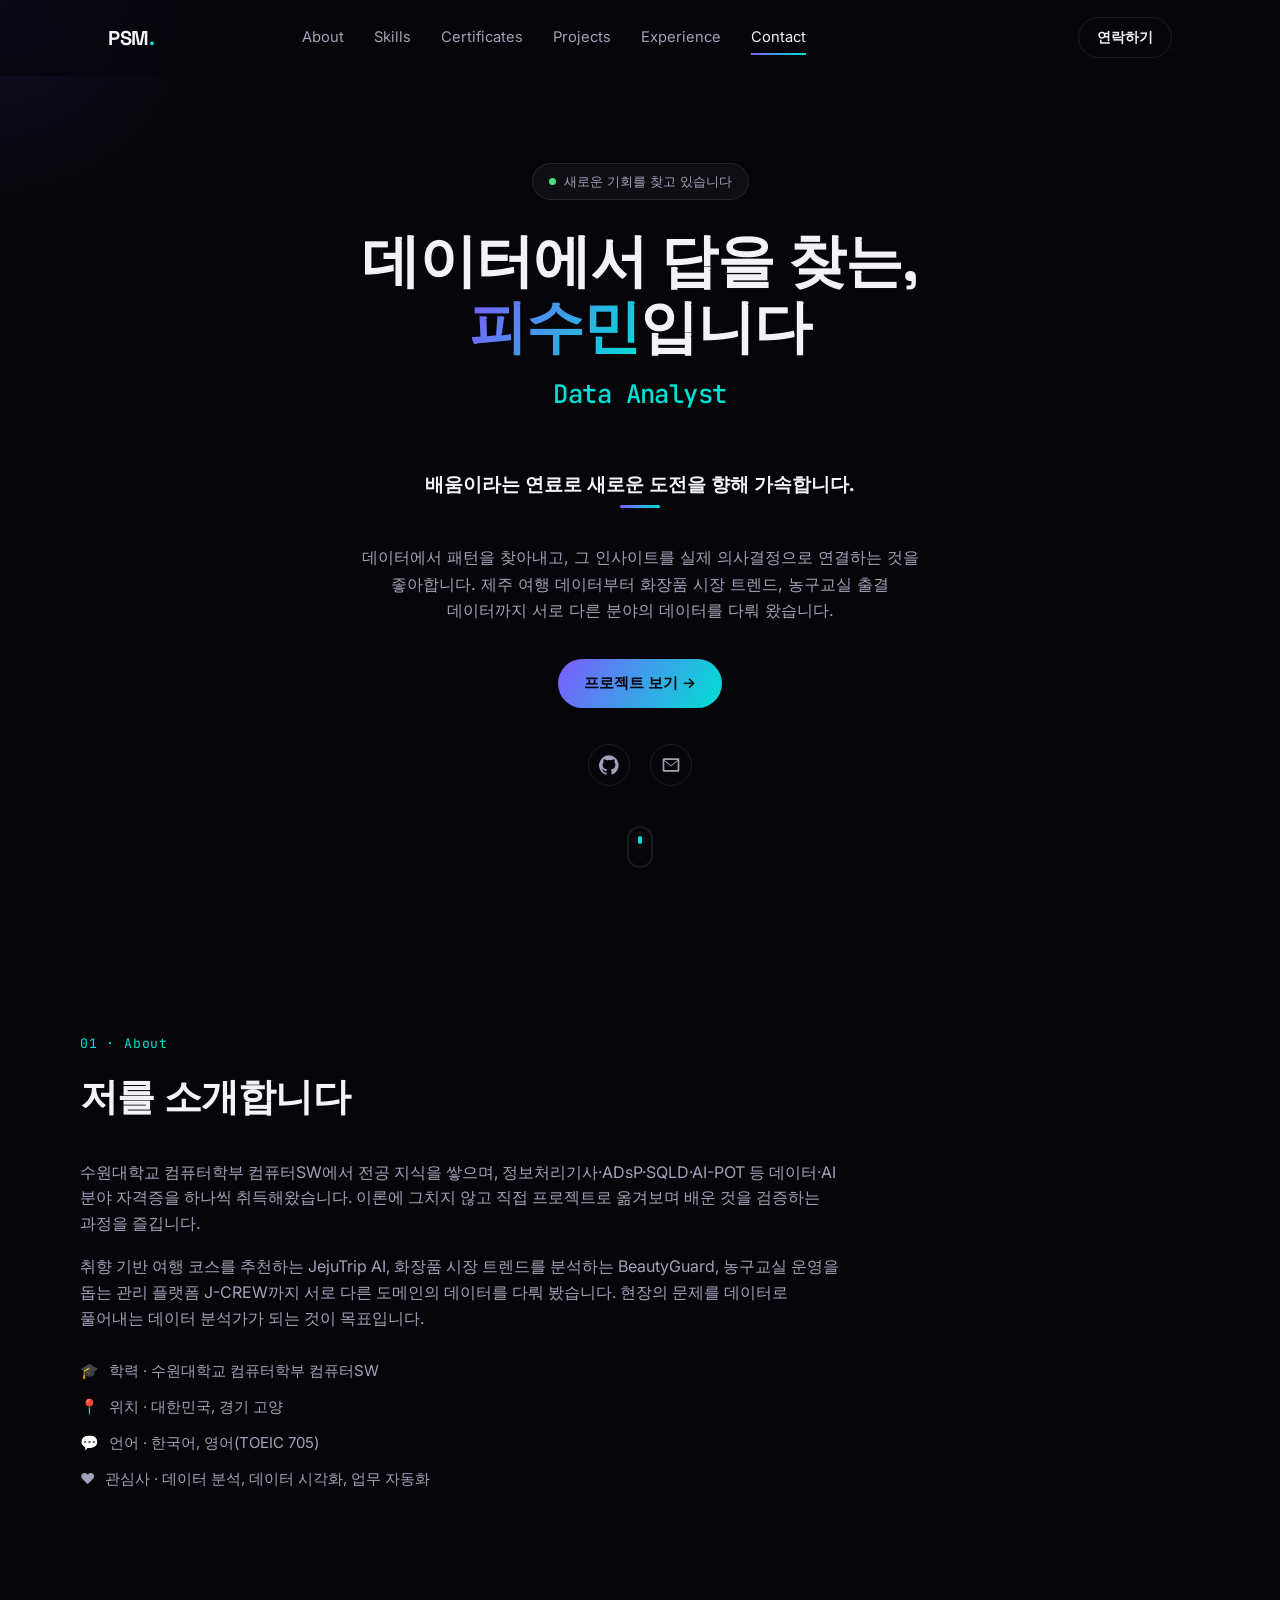
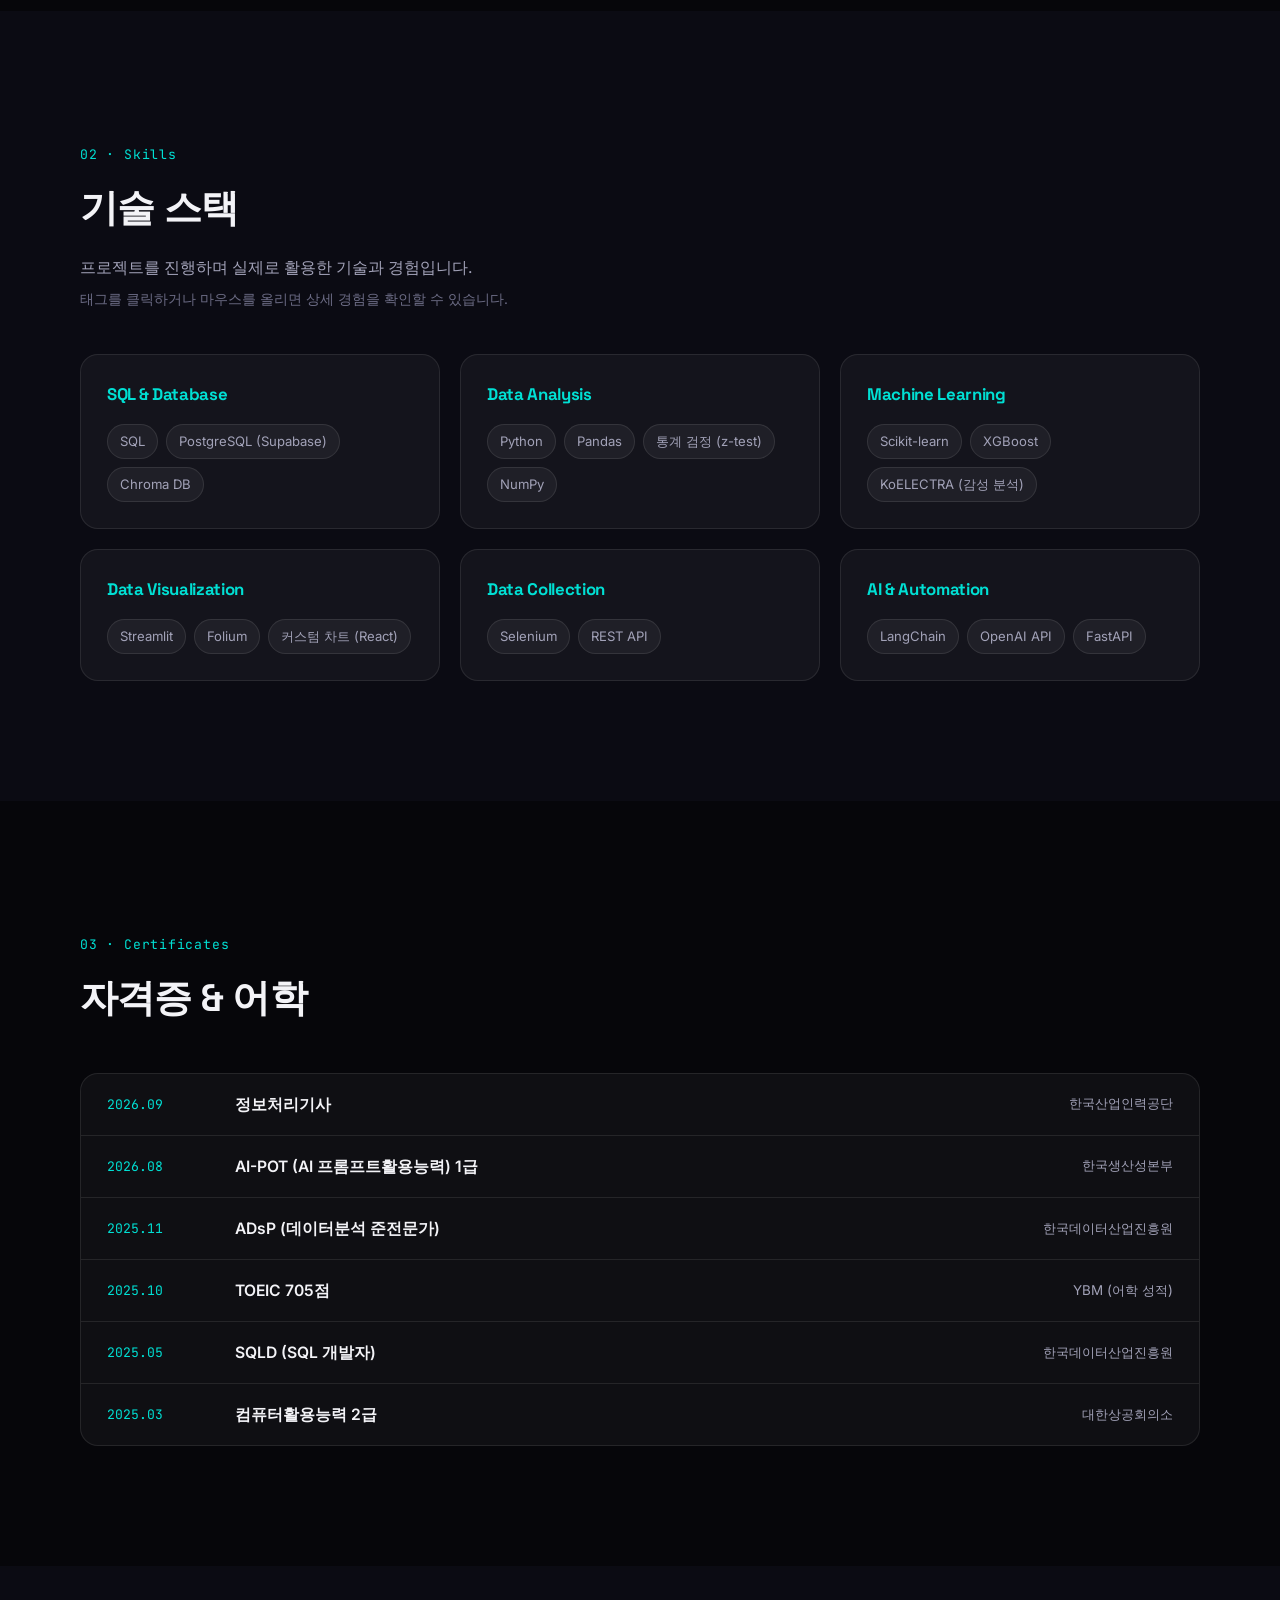
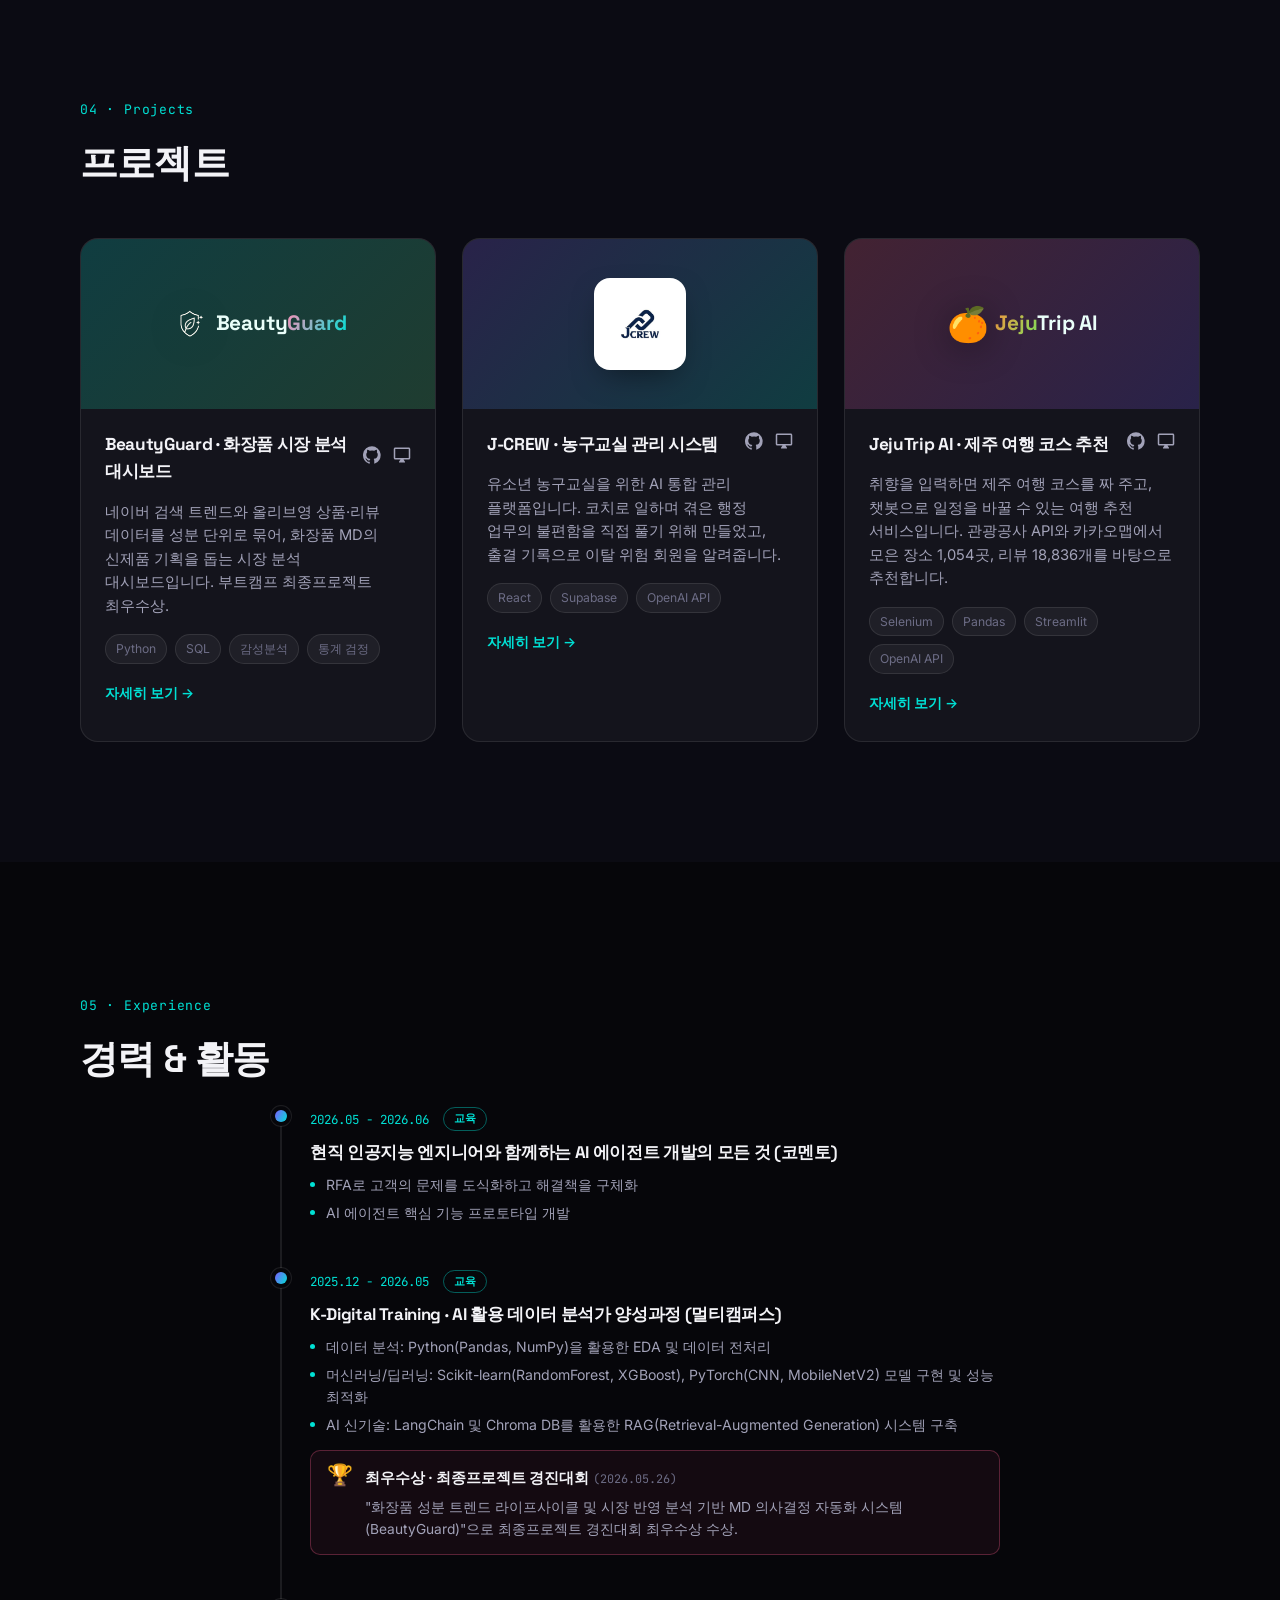
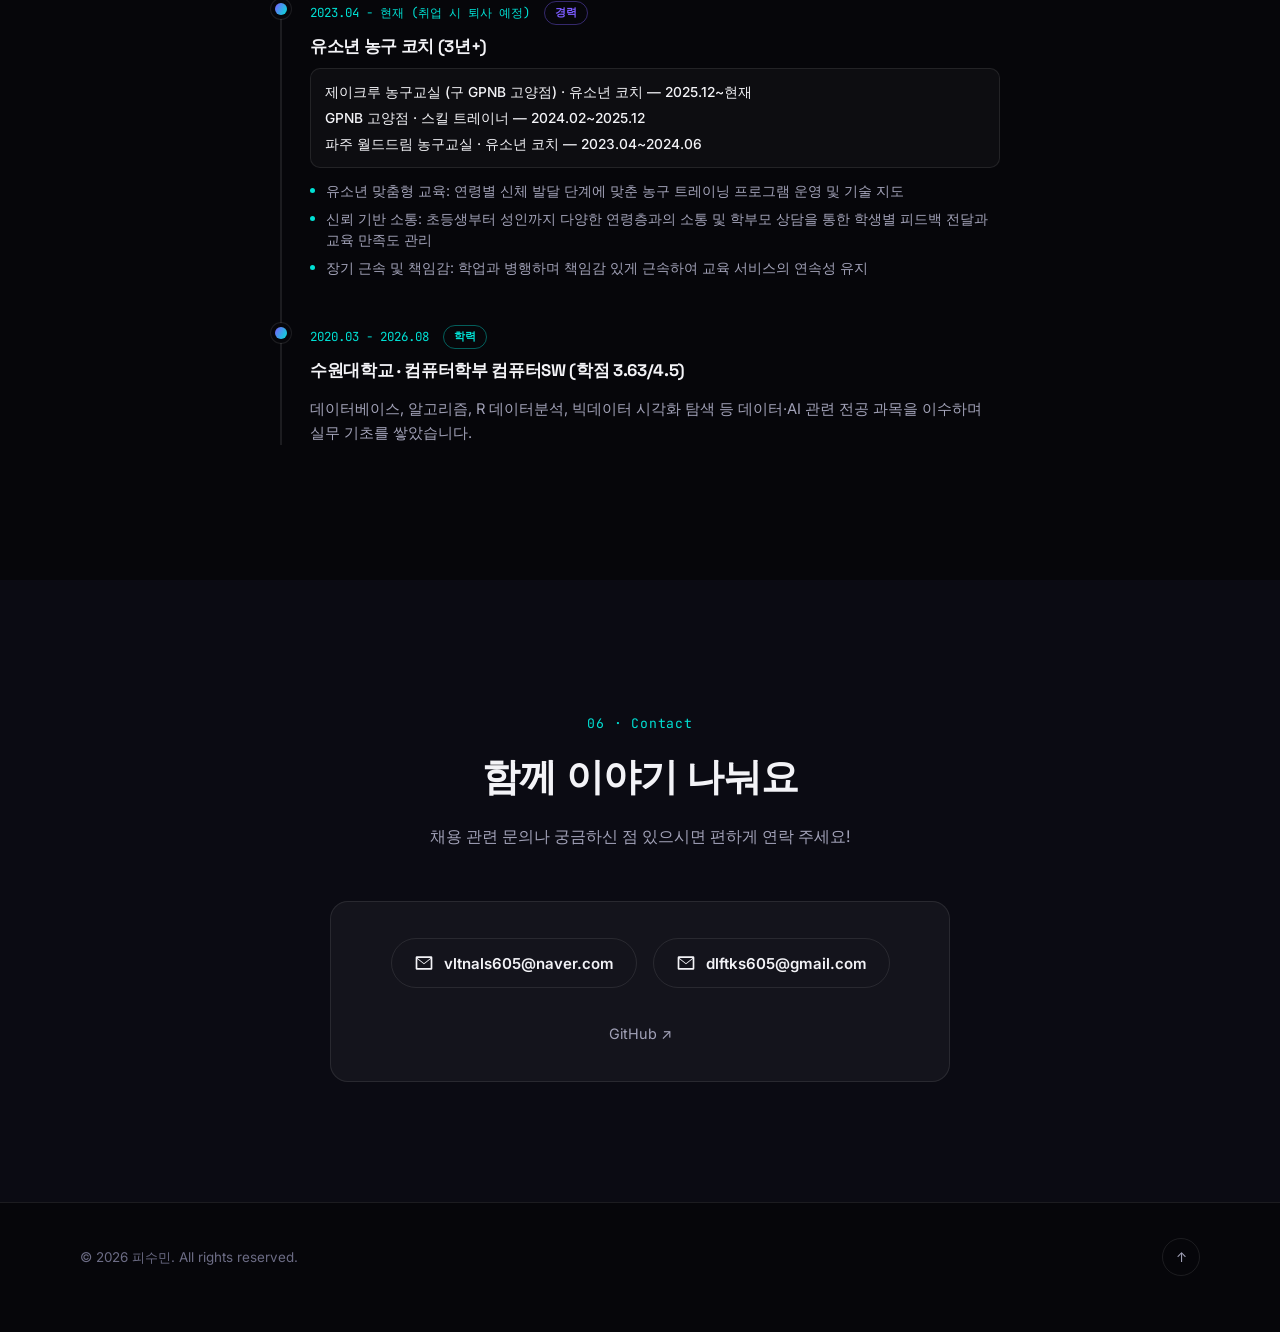
==== commit 2d0061da: "Remove the resume PDF and its download links from the site Applications go out with a tailored resum" ====
--- a/index.html
+++ b/index.html
@@ -8,8 +8,8 @@
 <meta property="og:type" content="website">
 <meta property="og:title" content="피수민 | Data Analyst Portfolio">
 <meta property="og:description" content="데이터 분석가 피수민의 포트폴리오. BeautyGuard, J-CREW, JejuTrip AI 프로젝트를 소개합니다.">
-<meta property="og:image" content="https://portfolio-psm.vercel.app/assets/og-image.png">
-<meta property="og:url" content="https://portfolio-psm.vercel.app/">
+<meta property="og:image" content="https://psm-data-portfolio.vercel.app/assets/og-image.png">
+<meta property="og:url" content="https://psm-data-portfolio.vercel.app/">
 <link rel="preconnect" href="https://fonts.googleapis.com">
 <link rel="preconnect" href="https://fonts.gstatic.com" crossorigin>
 <link href="https://fonts.googleapis.com/css2?family=Space+Grotesk:wght@500;600;700&family=Inter:wght@400;500;600;700&family=JetBrains+Mono:wght@400;500&display=swap" rel="stylesheet">
@@ -56,7 +56,6 @@
     </p>
     <div class="hero-actions">
       <a href="#projects" class="btn btn-primary">프로젝트 보기 →</a>
-      <a href="assets/피수민_통합_이력서.pdf" class="btn btn-outline" download>참고용 이력서</a>
     </div>
     <div class="hero-links">
       <a href="https://github.com/PSM-0403" target="_blank" rel="noopener" aria-label="GitHub">
@@ -441,7 +440,6 @@
 
       <div class="contact-socials">
         <a href="https://github.com/PSM-0403" target="_blank" rel="noopener">GitHub ↗</a>
-        <a href="assets/피수민_통합_이력서.pdf" download>참고용 이력서 ↓</a>
       </div>
     </div>
   </div>
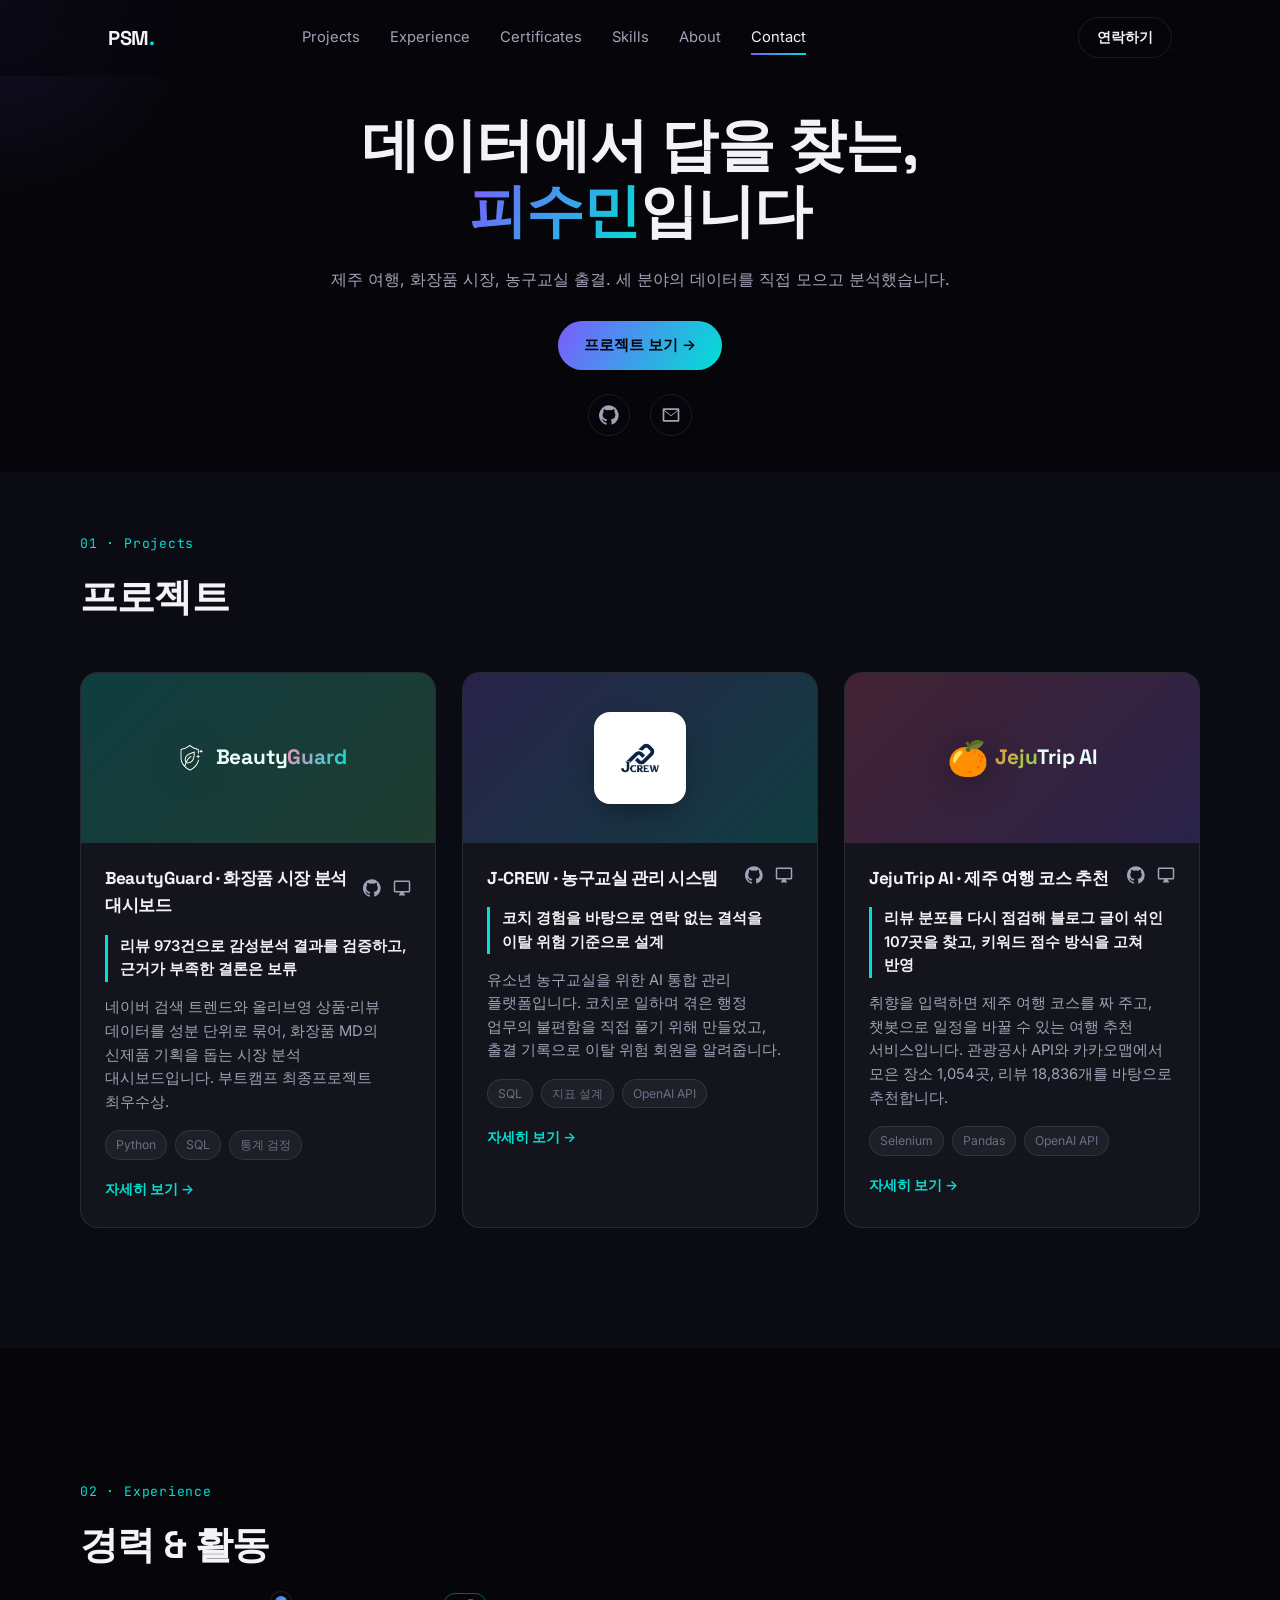
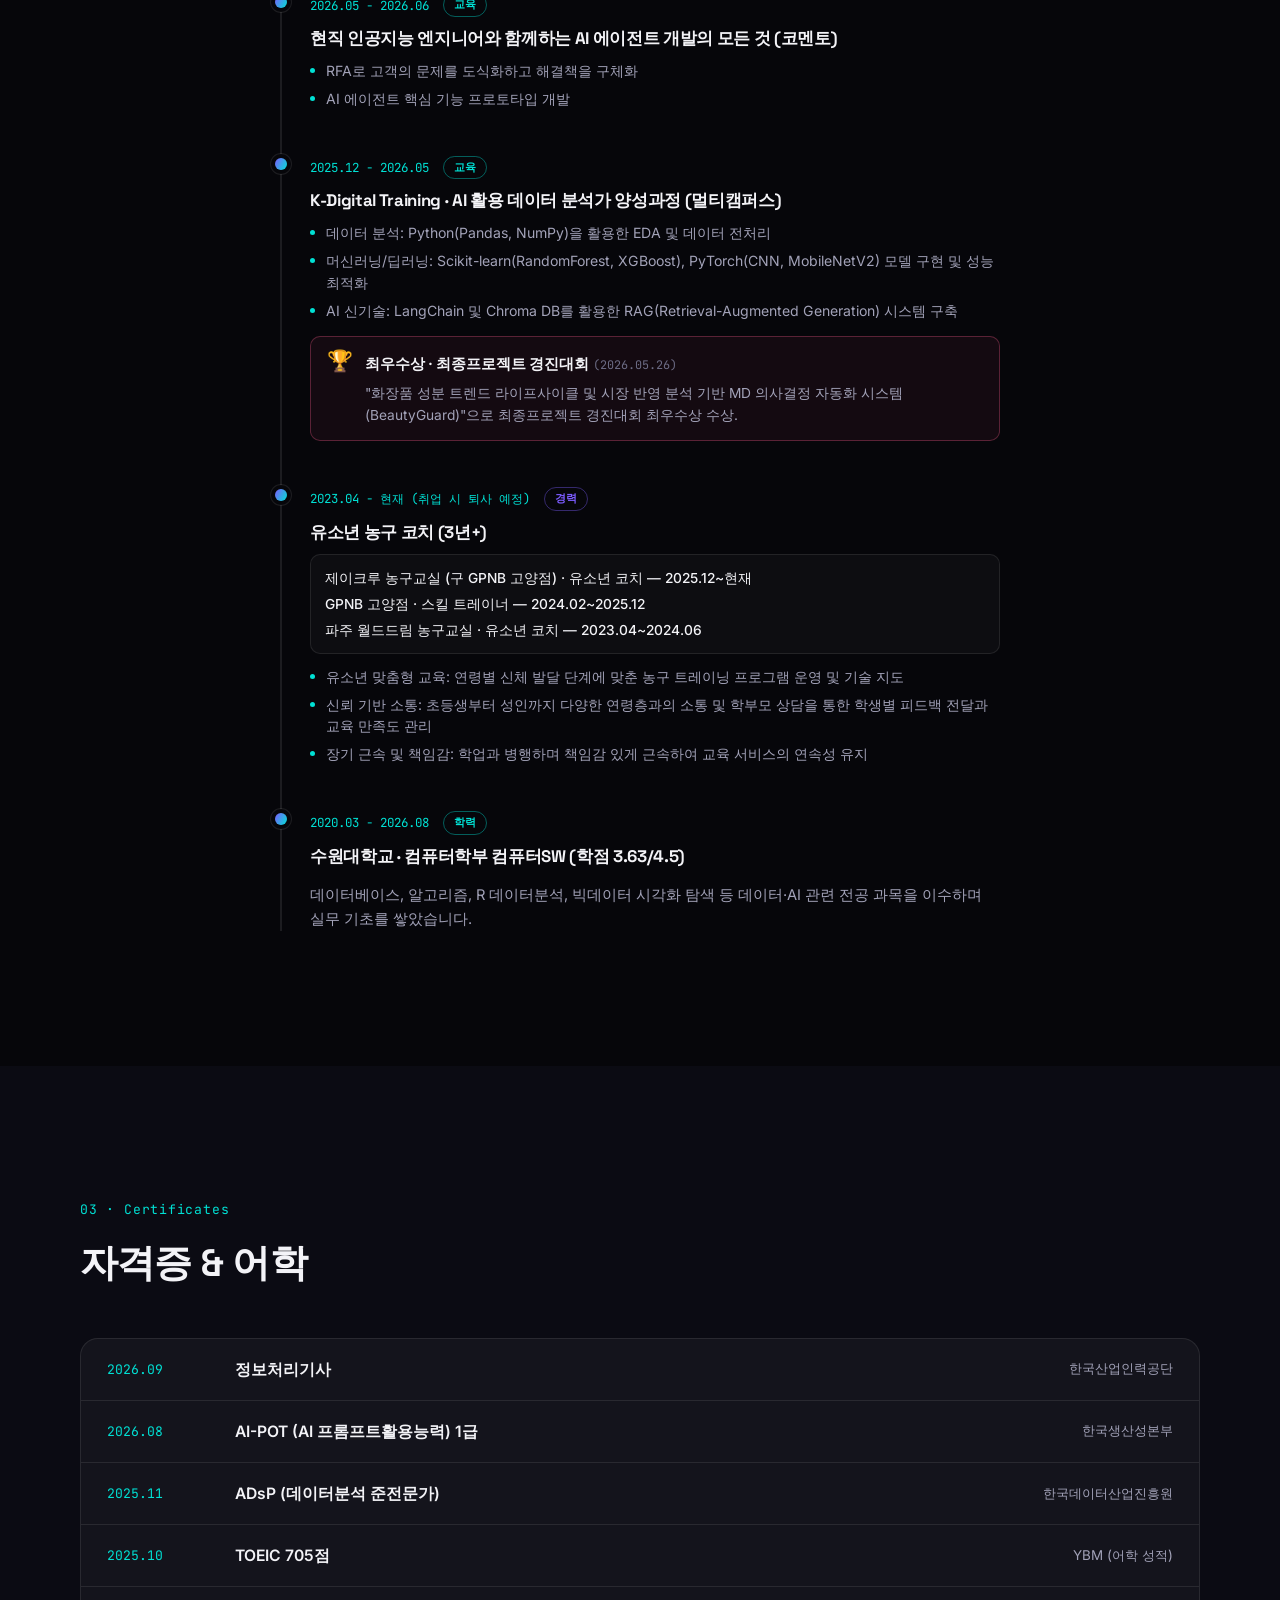
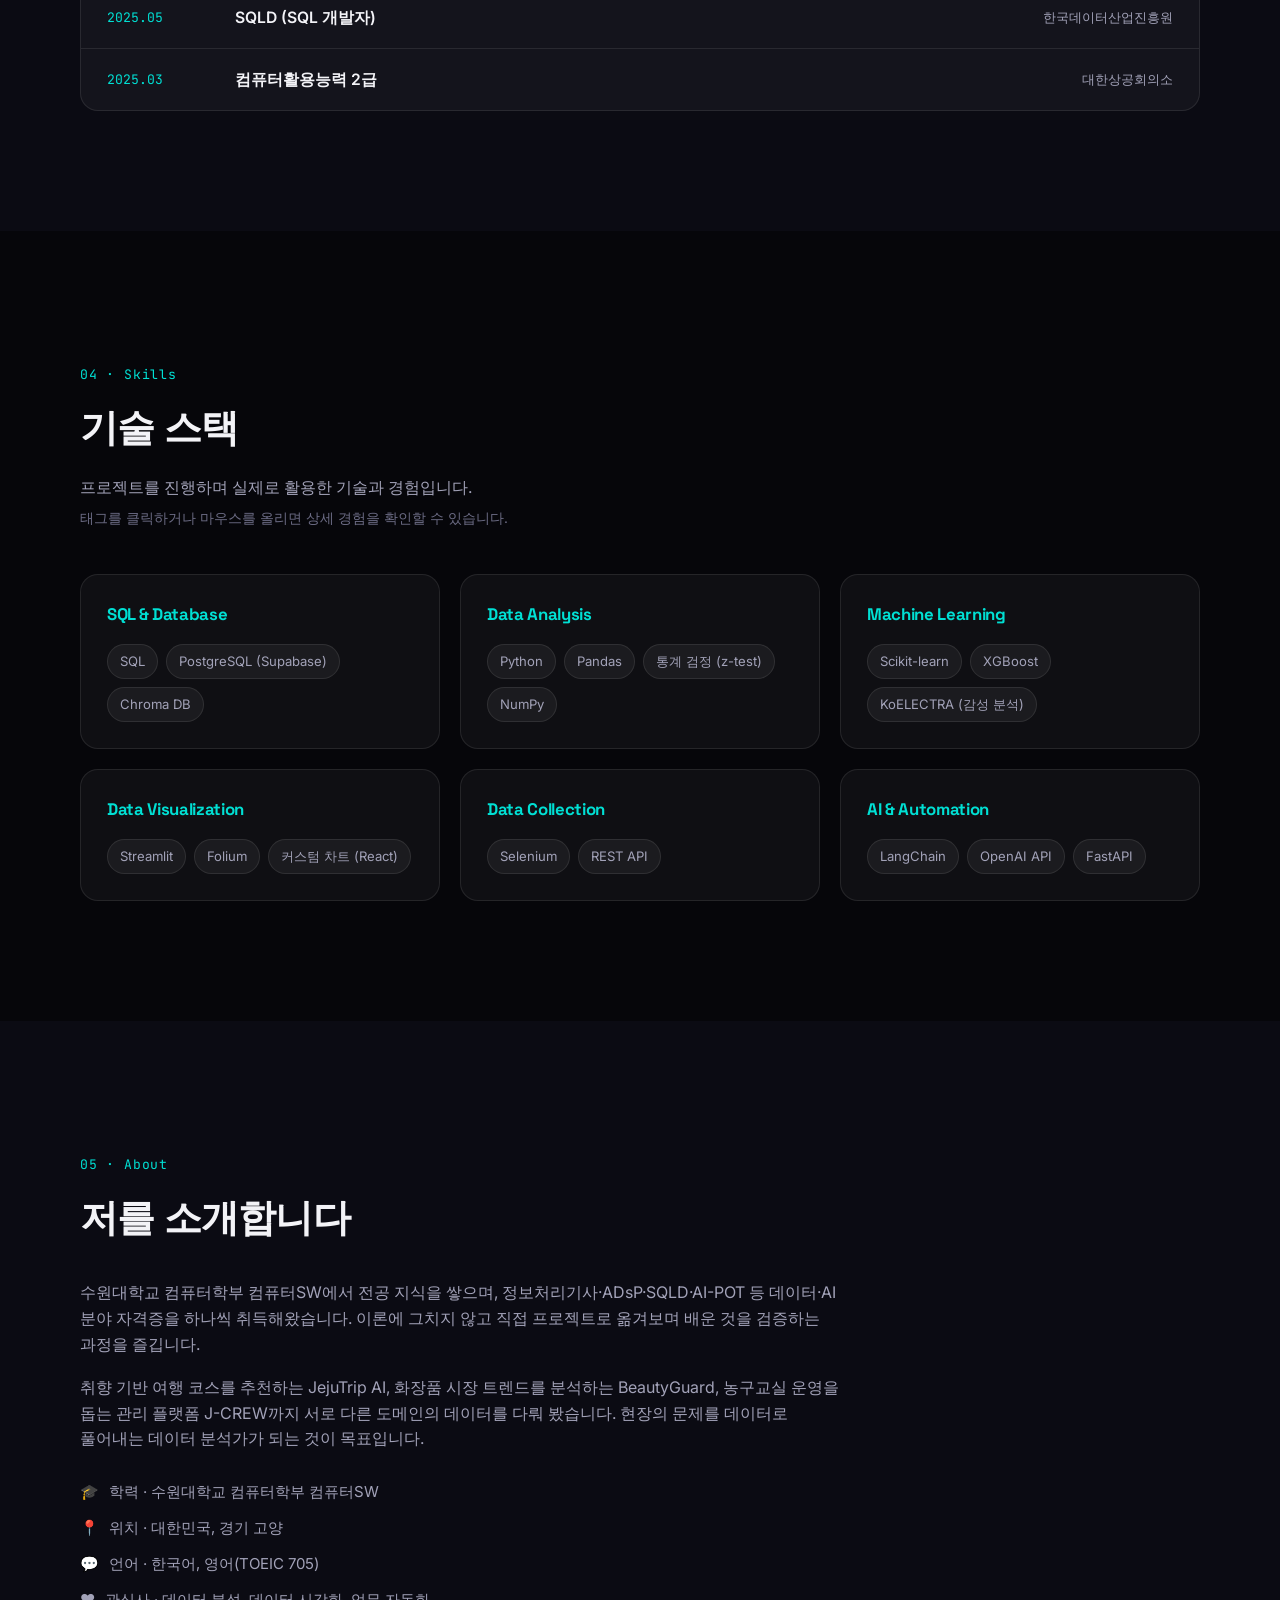
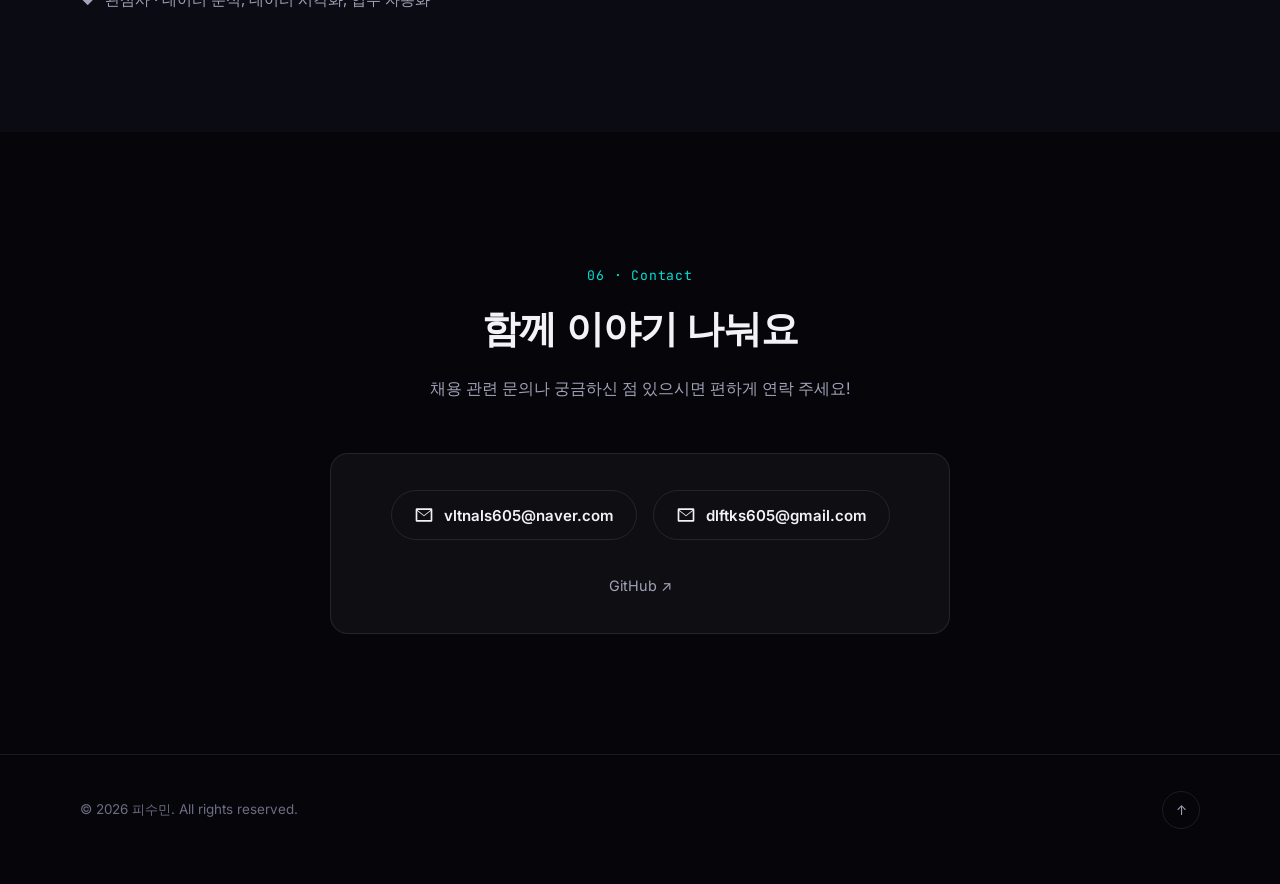
==== commit ed8a980e: "Shorten the hero and put projects first on the main page Drop the badge, role label, slogan and scro" ====
--- a/index.html
+++ b/index.html
@@ -3,11 +3,11 @@
 <head>
 <meta charset="UTF-8">
 <meta name="viewport" content="width=device-width, initial-scale=1.0">
-<title>피수민 | Data Analyst Portfolio</title>
-<meta name="description" content="데이터 분석가 피수민의 포트폴리오. 프로젝트, 기술 스택, 경력을 소개합니다.">
+<title>피수민 | 포트폴리오</title>
+<meta name="description" content="피수민의 데이터 프로젝트 포트폴리오. 데이터를 직접 모으고 정리하고 분석한 과정을 소개합니다.">
 <meta property="og:type" content="website">
-<meta property="og:title" content="피수민 | Data Analyst Portfolio">
-<meta property="og:description" content="데이터 분석가 피수민의 포트폴리오. BeautyGuard, J-CREW, JejuTrip AI 프로젝트를 소개합니다.">
+<meta property="og:title" content="피수민 | 포트폴리오">
+<meta property="og:description" content="피수민의 데이터 프로젝트 포트폴리오. BeautyGuard, J-CREW, JejuTrip AI 프로젝트를 소개합니다.">
 <meta property="og:image" content="https://psm-data-portfolio.vercel.app/assets/og-image.png">
 <meta property="og:url" content="https://psm-data-portfolio.vercel.app/">
 <link rel="preconnect" href="https://fonts.googleapis.com">
@@ -26,11 +26,11 @@
   <div class="nav-inner">
     <a href="#home" class="logo">PSM<span class="dot">.</span></a>
     <nav class="nav-links" id="navLinks">
-      <a href="#about" class="nav-link">About</a>
-      <a href="#skills" class="nav-link">Skills</a>
-      <a href="#certificates" class="nav-link">Certificates</a>
       <a href="#projects" class="nav-link">Projects</a>
       <a href="#experience" class="nav-link">Experience</a>
+      <a href="#certificates" class="nav-link">Certificates</a>
+      <a href="#skills" class="nav-link">Skills</a>
+      <a href="#about" class="nav-link">About</a>
       <a href="#contact" class="nav-link">Contact</a>
     </nav>
     <a href="#contact" class="btn btn-small btn-outline nav-cta">연락하기</a>
@@ -43,17 +43,11 @@
 <!-- ===== HERO ===== -->
 <section class="hero" id="home">
   <div class="hero-content reveal">
-    <p class="hero-eyebrow"><span class="pulse-dot"></span> 새로운 기회를 찾고 있습니다</p>
     <h1 class="hero-title">
       데이터에서 답을 찾는,<br>
       <span class="gradient-text">피수민</span>입니다
     </h1>
-    <h2 class="hero-role">Data Analyst</h2>
-    <p class="hero-tagline">배움이라는 연료로 새로운 도전을 향해 가속합니다.</p>
-    <p class="hero-desc">
-      데이터에서 패턴을 찾아내고, 그 인사이트를 실제 의사결정으로 연결하는 것을 좋아합니다.
-      제주 여행 데이터부터 화장품 시장 트렌드, 농구교실 출결 데이터까지 서로 다른 분야의 데이터를 다뤄 왔습니다.
-    </p>
+    <p class="hero-desc">제주 여행, 화장품 시장, 농구교실 출결. 세 분야의 데이터를 직접 모으고 분석했습니다.</p>
     <div class="hero-actions">
       <a href="#projects" class="btn btn-primary">프로젝트 보기 →</a>
     </div>
@@ -67,188 +61,12 @@
     </div>
   </div>
 
-  <a href="#about" class="scroll-cue" aria-label="아래로 스크롤">
-    <span></span>
-  </a>
-</section>
-
-<!-- ===== ABOUT ===== -->
-<section class="section" id="about">
-  <div class="section-inner">
-    <p class="section-tag reveal">01 · About</p>
-    <h2 class="section-title reveal">저를 소개합니다</h2>
-
-    <div class="about-grid">
-      <div class="about-text reveal">
-        <p>
-          수원대학교 컴퓨터학부 컴퓨터SW에서 전공 지식을 쌓으며, 정보처리기사·ADsP·SQLD·AI-POT 등
-          데이터·AI 분야 자격증을 하나씩 취득해왔습니다. 이론에 그치지 않고 직접 프로젝트로 옮겨보며
-          배운 것을 검증하는 과정을 즐깁니다.
-        </p>
-        <p>
-          취향 기반 여행 코스를 추천하는 JejuTrip AI, 화장품 시장 트렌드를 분석하는 BeautyGuard,
-          농구교실 운영을 돕는 관리 플랫폼 J-CREW까지 서로 다른 도메인의 데이터를 다뤄 봤습니다.
-          현장의 문제를 데이터로 풀어내는 데이터 분석가가 되는 것이 목표입니다.
-        </p>
-
-        <ul class="about-facts">
-          <li><span>🎓</span> 학력 · 수원대학교 컴퓨터학부 컴퓨터SW</li>
-          <li><span>📍</span> 위치 · 대한민국, 경기 고양</li>
-          <li><span>💬</span> 언어 · 한국어, 영어(TOEIC 705)</li>
-          <li><span>❤️</span> 관심사 · 데이터 분석, 데이터 시각화, 업무 자동화</li>
-        </ul>
-      </div>
-    </div>
-  </div>
-</section>
-
-<!-- ===== SKILLS ===== -->
-<section class="section section-alt" id="skills">
-  <div class="section-inner">
-    <p class="section-tag reveal">02 · Skills</p>
-    <h2 class="section-title reveal">기술 스택</h2>
-    <p class="section-desc section-desc-tight reveal">프로젝트를 진행하며 실제로 활용한 기술과 경험입니다.</p>
-    <p class="section-hint reveal">태그를 클릭하거나 마우스를 올리면 상세 경험을 확인할 수 있습니다.</p>
-
-    <div class="skills-grid">
-      <div class="skill-card reveal">
-        <h3>SQL &amp; Database</h3>
-        <div class="skill-tags">
-          <button class="skill-tag" type="button">SQL
-            <span class="skill-tooltip">SQLD 자격증 보유. BeautyGuard에서 DB의 상품·리뷰 수를 원본 CSV와 SQL로 대조해, 테스트로 들어간 상품 8개를 찾아 정리.</span>
-          </button>
-          <button class="skill-tag" type="button">PostgreSQL (Supabase)
-            <span class="skill-tooltip">관계형 DB 스키마 설계, RLS 보안 규칙 적용, 실시간(Realtime) 이벤트 감지 및 운영 데이터 CRUD 구현.</span>
-          </button>
-          <button class="skill-tag" type="button">Chroma DB
-            <span class="skill-tooltip">JejuTrip 리뷰를 임베딩해 저장하고, 입력한 취향과 비슷한 리뷰를 찾는 데 사용.</span>
-          </button>
-        </div>
-      </div>
-
-      <div class="skill-card reveal">
-        <h3>Data Analysis</h3>
-        <div class="skill-tags">
-          <button class="skill-tag" type="button">Python
-            <span class="skill-tooltip">크롤링, 데이터 정제, DB 적재, 데이터 점검 스크립트 작성.</span>
-          </button>
-          <button class="skill-tag" type="button">Pandas
-            <span class="skill-tooltip">JejuTrip 장소·리뷰 데이터 정제와 점검. 리뷰 수 분포를 보고 블로그 글이 섞인 107곳을 찾아냄.</span>
-          </button>
-          <button class="skill-tag" type="button">통계 검정 (z-test)
-            <span class="skill-tooltip">BeautyGuard에서 레티놀 리뷰의 부정 비율이 다른 리뷰보다 높은지 2-비율 z-검정으로 확인.</span>
-          </button>
-          <button class="skill-tag" type="button">NumPy
-            <span class="skill-tooltip">K-Digital Training 과정에서 배열 연산과 데이터 전처리 실습 (프로젝트 외 교육과정에서 학습).</span>
-          </button>
-        </div>
-      </div>
-
-      <div class="skill-card reveal">
-        <h3>Machine Learning</h3>
-        <div class="skill-tags">
-          <button class="skill-tag" type="button">Scikit-learn
-            <span class="skill-tooltip">K-Digital Training 과정에서 RandomForest 등 분류 모델 구현 및 성능 평가 실습 (프로젝트 외 교육과정에서 학습).</span>
-          </button>
-          <button class="skill-tag" type="button">XGBoost
-            <span class="skill-tooltip">K-Digital Training 과정에서 XGBoost 기반 모델 튜닝 및 성능 비교 실습 (프로젝트 외 교육과정에서 학습).</span>
-          </button>
-          <button class="skill-tag" type="button">KoELECTRA (감성 분석)
-            <span class="skill-tooltip">KoELECTRA-small 기반 한국어 리뷰 감성 분석 모델을 BeautyGuard에 적용해 올리브영 리뷰의 긍·부정 반응을 분석하고, 별점을 기준으로 감성별 재현율을 확인.</span>
-          </button>
-        </div>
-      </div>
-
-      <div class="skill-card reveal">
-        <h3>Data Visualization</h3>
-        <div class="skill-tags">
-          <button class="skill-tag" type="button">Streamlit
-            <span class="skill-tooltip">JejuTrip AI의 추천 결과·대시보드 UI를 Streamlit으로 구성하고 배포.</span>
-          </button>
-          <button class="skill-tag" type="button">Folium
-            <span class="skill-tooltip">숙소 출발부터 복귀까지의 최적 동선을 Folium 지도로 시각화.</span>
-          </button>
-          <button class="skill-tag" type="button">커스텀 차트 (React)
-            <span class="skill-tooltip">BeautyGuard에서 수요-공급 매트릭스, 연령대별 히트맵, 가격 분포 바이올린 차트를 라이브러리 없이 React 컴포넌트로 직접 구현.</span>
-          </button>
-        </div>
-      </div>
-
-      <div class="skill-card reveal">
-        <h3>Data Collection</h3>
-        <div class="skill-tags">
-          <button class="skill-tag" type="button">Selenium
-            <span class="skill-tooltip">올리브영 상품·리뷰와 카카오맵 장소 평점·리뷰처럼 API로 받을 수 없는 데이터를 크롤링으로 수집.</span>
-          </button>
-          <button class="skill-tag" type="button">REST API
-            <span class="skill-tooltip">카카오맵, 한국관광공사 관광정보 API, 네이버 DataLab 등 외부 API로 장소·좌표·검색 트렌드 데이터 수집.</span>
-          </button>
-        </div>
-      </div>
-
-      <div class="skill-card reveal">
-        <h3>AI &amp; Automation</h3>
-        <div class="skill-tags">
-          <button class="skill-tag" type="button">LangChain
-            <span class="skill-tooltip">JejuTrip에서 리뷰 임베딩을 Chroma에 저장하고 검색하는 연결에 사용.</span>
-          </button>
-          <button class="skill-tag" type="button">OpenAI API
-            <span class="skill-tooltip">JejuTrip 챗봇의 요청 분류와 리뷰 요약, BeautyGuard 상품 이미지에서 주성분 추출, J-CREW 학부모 알림 문구 작성.</span>
-          </button>
-          <button class="skill-tag" type="button">FastAPI
-            <span class="skill-tooltip">BeautyGuard 감성분석 모델을 FastAPI 서버로 만들어 Render에 배포. 무료 서버 메모리(512MB)에 맞춰 경량 모델로 교체.</span>
-          </button>
-        </div>
-      </div>
-    </div>
-  </div>
-</section>
-
-<!-- ===== CERTIFICATES ===== -->
-<section class="section" id="certificates">
-  <div class="section-inner">
-    <p class="section-tag reveal">03 · Certificates</p>
-    <h2 class="section-title reveal">자격증 &amp; 어학</h2>
-
-    <div class="cert-card reveal">
-      <div class="cert-row">
-        <span class="cert-date">2026.09</span>
-        <span class="cert-name">정보처리기사</span>
-        <span class="cert-org">한국산업인력공단</span>
-      </div>
-      <div class="cert-row">
-        <span class="cert-date">2026.08</span>
-        <span class="cert-name">AI-POT (AI 프롬프트활용능력) 1급</span>
-        <span class="cert-org">한국생산성본부</span>
-      </div>
-      <div class="cert-row">
-        <span class="cert-date">2025.11</span>
-        <span class="cert-name">ADsP (데이터분석 준전문가)</span>
-        <span class="cert-org">한국데이터산업진흥원</span>
-      </div>
-      <div class="cert-row">
-        <span class="cert-date">2025.10</span>
-        <span class="cert-name">TOEIC 705점</span>
-        <span class="cert-org">YBM (어학 성적)</span>
-      </div>
-      <div class="cert-row">
-        <span class="cert-date">2025.05</span>
-        <span class="cert-name">SQLD (SQL 개발자)</span>
-        <span class="cert-org">한국데이터산업진흥원</span>
-      </div>
-      <div class="cert-row">
-        <span class="cert-date">2025.03</span>
-        <span class="cert-name">컴퓨터활용능력 2급</span>
-        <span class="cert-org">대한상공회의소</span>
-      </div>
-    </div>
-  </div>
 </section>
 
 <!-- ===== PROJECTS ===== -->
 <section class="section section-alt" id="projects">
   <div class="section-inner">
-    <p class="section-tag reveal">04 · Projects</p>
+    <p class="section-tag reveal">01 · Projects</p>
     <h2 class="section-title reveal">프로젝트</h2>
 
     <div class="projects-grid">
@@ -272,9 +90,10 @@
               </a>
             </div>
           </div>
+          <p class="project-result">리뷰 973건으로 감성분석 결과를 검증하고, 근거가 부족한 결론은 보류</p>
           <p>네이버 검색 트렌드와 올리브영 상품·리뷰 데이터를 성분 단위로 묶어, 화장품 MD의 신제품 기획을 돕는 시장 분석 대시보드입니다. 부트캠프 최종프로젝트 최우수상.</p>
           <div class="project-tags">
-            <span>Python</span><span>SQL</span><span>감성분석</span><span>통계 검정</span>
+            <span>Python</span><span>SQL</span><span>통계 검정</span>
           </div>
           <a href="projects/beautyguard.html" class="project-more">자세히 보기 →</a>
         </div>
@@ -298,9 +117,10 @@
               </a>
             </div>
           </div>
+          <p class="project-result">코치 경험을 바탕으로 연락 없는 결석을 이탈 위험 기준으로 설계</p>
           <p>유소년 농구교실을 위한 AI 통합 관리 플랫폼입니다. 코치로 일하며 겪은 행정 업무의 불편함을 직접 풀기 위해 만들었고, 출결 기록으로 이탈 위험 회원을 알려줍니다.</p>
           <div class="project-tags">
-            <span>React</span><span>Supabase</span><span>OpenAI API</span>
+            <span>SQL</span><span>지표 설계</span><span>OpenAI API</span>
           </div>
           <a href="projects/jcrew.html" class="project-more">자세히 보기 →</a>
         </div>
@@ -325,9 +145,10 @@
               </a>
             </div>
           </div>
+          <p class="project-result">리뷰 분포를 다시 점검해 블로그 글이 섞인 107곳을 찾고, 키워드 점수 방식을 고쳐 반영</p>
           <p>취향을 입력하면 제주 여행 코스를 짜 주고, 챗봇으로 일정을 바꿀 수 있는 여행 추천 서비스입니다. 관광공사 API와 카카오맵에서 모은 장소 1,054곳, 리뷰 18,836개를 바탕으로 추천합니다.</p>
           <div class="project-tags">
-            <span>Selenium</span><span>Pandas</span><span>Streamlit</span><span>OpenAI API</span>
+            <span>Selenium</span><span>Pandas</span><span>OpenAI API</span>
           </div>
           <a href="projects/jejutrip.html" class="project-more">자세히 보기 →</a>
         </div>
@@ -340,7 +161,7 @@
 <!-- ===== EXPERIENCE ===== -->
 <section class="section" id="experience">
   <div class="section-inner">
-    <p class="section-tag reveal">05 · Experience</p>
+    <p class="section-tag reveal">02 · Experience</p>
     <h2 class="section-title reveal">경력 &amp; 활동</h2>
 
     <div class="timeline">
@@ -415,8 +236,181 @@
   </div>
 </section>
 
+<!-- ===== CERTIFICATES ===== -->
+<section class="section section-alt" id="certificates">
+  <div class="section-inner">
+    <p class="section-tag reveal">03 · Certificates</p>
+    <h2 class="section-title reveal">자격증 &amp; 어학</h2>
+
+    <div class="cert-card reveal">
+      <div class="cert-row">
+        <span class="cert-date">2026.09</span>
+        <span class="cert-name">정보처리기사</span>
+        <span class="cert-org">한국산업인력공단</span>
+      </div>
+      <div class="cert-row">
+        <span class="cert-date">2026.08</span>
+        <span class="cert-name">AI-POT (AI 프롬프트활용능력) 1급</span>
+        <span class="cert-org">한국생산성본부</span>
+      </div>
+      <div class="cert-row">
+        <span class="cert-date">2025.11</span>
+        <span class="cert-name">ADsP (데이터분석 준전문가)</span>
+        <span class="cert-org">한국데이터산업진흥원</span>
+      </div>
+      <div class="cert-row">
+        <span class="cert-date">2025.10</span>
+        <span class="cert-name">TOEIC 705점</span>
+        <span class="cert-org">YBM (어학 성적)</span>
+      </div>
+      <div class="cert-row">
+        <span class="cert-date">2025.05</span>
+        <span class="cert-name">SQLD (SQL 개발자)</span>
+        <span class="cert-org">한국데이터산업진흥원</span>
+      </div>
+      <div class="cert-row">
+        <span class="cert-date">2025.03</span>
+        <span class="cert-name">컴퓨터활용능력 2급</span>
+        <span class="cert-org">대한상공회의소</span>
+      </div>
+    </div>
+  </div>
+</section>
+
+<!-- ===== SKILLS ===== -->
+<section class="section" id="skills">
+  <div class="section-inner">
+    <p class="section-tag reveal">04 · Skills</p>
+    <h2 class="section-title reveal">기술 스택</h2>
+    <p class="section-desc section-desc-tight reveal">프로젝트를 진행하며 실제로 활용한 기술과 경험입니다.</p>
+    <p class="section-hint reveal">태그를 클릭하거나 마우스를 올리면 상세 경험을 확인할 수 있습니다.</p>
+
+    <div class="skills-grid">
+      <div class="skill-card reveal">
+        <h3>SQL &amp; Database</h3>
+        <div class="skill-tags">
+          <button class="skill-tag" type="button">SQL
+            <span class="skill-tooltip">SQLD 자격증 보유. BeautyGuard에서 DB의 상품·리뷰 수를 원본 CSV와 SQL로 대조해, 테스트로 들어간 상품 8개를 찾아 정리.</span>
+          </button>
+          <button class="skill-tag" type="button">PostgreSQL (Supabase)
+            <span class="skill-tooltip">관계형 DB 스키마 설계, RLS 보안 규칙 적용, 실시간(Realtime) 이벤트 감지 및 운영 데이터 CRUD 구현.</span>
+          </button>
+          <button class="skill-tag" type="button">Chroma DB
+            <span class="skill-tooltip">JejuTrip 리뷰를 임베딩해 저장하고, 입력한 취향과 비슷한 리뷰를 찾는 데 사용.</span>
+          </button>
+        </div>
+      </div>
+
+      <div class="skill-card reveal">
+        <h3>Data Analysis</h3>
+        <div class="skill-tags">
+          <button class="skill-tag" type="button">Python
+            <span class="skill-tooltip">크롤링, 데이터 정제, DB 적재, 데이터 점검 스크립트 작성.</span>
+          </button>
+          <button class="skill-tag" type="button">Pandas
+            <span class="skill-tooltip">JejuTrip 장소·리뷰 데이터 정제와 점검. 리뷰 수 분포를 보고 블로그 글이 섞인 107곳을 찾아냄.</span>
+          </button>
+          <button class="skill-tag" type="button">통계 검정 (z-test)
+            <span class="skill-tooltip">BeautyGuard에서 레티놀 리뷰의 부정 비율이 다른 리뷰보다 높은지 2-비율 z-검정으로 확인.</span>
+          </button>
+          <button class="skill-tag" type="button">NumPy
+            <span class="skill-tooltip">K-Digital Training 과정에서 배열 연산과 데이터 전처리 실습 (프로젝트 외 교육과정에서 학습).</span>
+          </button>
+        </div>
+      </div>
+
+      <div class="skill-card reveal">
+        <h3>Machine Learning</h3>
+        <div class="skill-tags">
+          <button class="skill-tag" type="button">Scikit-learn
+            <span class="skill-tooltip">K-Digital Training 과정에서 RandomForest 등 분류 모델 구현 및 성능 평가 실습 (프로젝트 외 교육과정에서 학습).</span>
+          </button>
+          <button class="skill-tag" type="button">XGBoost
+            <span class="skill-tooltip">K-Digital Training 과정에서 XGBoost 기반 모델 튜닝 및 성능 비교 실습 (프로젝트 외 교육과정에서 학습).</span>
+          </button>
+          <button class="skill-tag" type="button">KoELECTRA (감성 분석)
+            <span class="skill-tooltip">KoELECTRA-small 기반 한국어 리뷰 감성 분석 모델을 BeautyGuard에 적용해 올리브영 리뷰의 긍·부정 반응을 분석하고, 별점을 기준으로 감성별 재현율을 확인.</span>
+          </button>
+        </div>
+      </div>
+
+      <div class="skill-card reveal">
+        <h3>Data Visualization</h3>
+        <div class="skill-tags">
+          <button class="skill-tag" type="button">Streamlit
+            <span class="skill-tooltip">JejuTrip AI의 추천 결과·대시보드 UI를 Streamlit으로 구성하고 배포.</span>
+          </button>
+          <button class="skill-tag" type="button">Folium
+            <span class="skill-tooltip">숙소 출발부터 복귀까지의 최적 동선을 Folium 지도로 시각화.</span>
+          </button>
+          <button class="skill-tag" type="button">커스텀 차트 (React)
+            <span class="skill-tooltip">BeautyGuard에서 수요-공급 매트릭스, 연령대별 히트맵, 가격 분포 바이올린 차트를 라이브러리 없이 React 컴포넌트로 직접 구현.</span>
+          </button>
+        </div>
+      </div>
+
+      <div class="skill-card reveal">
+        <h3>Data Collection</h3>
+        <div class="skill-tags">
+          <button class="skill-tag" type="button">Selenium
+            <span class="skill-tooltip">올리브영 상품·리뷰와 카카오맵 장소 평점·리뷰처럼 API로 받을 수 없는 데이터를 크롤링으로 수집.</span>
+          </button>
+          <button class="skill-tag" type="button">REST API
+            <span class="skill-tooltip">카카오맵, 한국관광공사 관광정보 API, 네이버 DataLab 등 외부 API로 장소·좌표·검색 트렌드 데이터 수집.</span>
+          </button>
+        </div>
+      </div>
+
+      <div class="skill-card reveal">
+        <h3>AI &amp; Automation</h3>
+        <div class="skill-tags">
+          <button class="skill-tag" type="button">LangChain
+            <span class="skill-tooltip">JejuTrip에서 리뷰 임베딩을 Chroma에 저장하고 검색하는 연결에 사용.</span>
+          </button>
+          <button class="skill-tag" type="button">OpenAI API
+            <span class="skill-tooltip">JejuTrip 챗봇의 요청 분류와 리뷰 요약, BeautyGuard 상품 이미지에서 주성분 추출, J-CREW 학부모 알림 문구 작성.</span>
+          </button>
+          <button class="skill-tag" type="button">FastAPI
+            <span class="skill-tooltip">BeautyGuard 감성분석 모델을 FastAPI 서버로 만들어 Render에 배포. 무료 서버 메모리(512MB)에 맞춰 경량 모델로 교체.</span>
+          </button>
+        </div>
+      </div>
+    </div>
+  </div>
+</section>
+
+<!-- ===== ABOUT ===== -->
+<section class="section section-alt" id="about">
+  <div class="section-inner">
+    <p class="section-tag reveal">05 · About</p>
+    <h2 class="section-title reveal">저를 소개합니다</h2>
+
+    <div class="about-grid">
+      <div class="about-text reveal">
+        <p>
+          수원대학교 컴퓨터학부 컴퓨터SW에서 전공 지식을 쌓으며, 정보처리기사·ADsP·SQLD·AI-POT 등
+          데이터·AI 분야 자격증을 하나씩 취득해왔습니다. 이론에 그치지 않고 직접 프로젝트로 옮겨보며
+          배운 것을 검증하는 과정을 즐깁니다.
+        </p>
+        <p>
+          취향 기반 여행 코스를 추천하는 JejuTrip AI, 화장품 시장 트렌드를 분석하는 BeautyGuard,
+          농구교실 운영을 돕는 관리 플랫폼 J-CREW까지 서로 다른 도메인의 데이터를 다뤄 봤습니다.
+          현장의 문제를 데이터로 풀어내는 데이터 분석가가 되는 것이 목표입니다.
+        </p>
+
+        <ul class="about-facts">
+          <li><span>🎓</span> 학력 · 수원대학교 컴퓨터학부 컴퓨터SW</li>
+          <li><span>📍</span> 위치 · 대한민국, 경기 고양</li>
+          <li><span>💬</span> 언어 · 한국어, 영어(TOEIC 705)</li>
+          <li><span>❤️</span> 관심사 · 데이터 분석, 데이터 시각화, 업무 자동화</li>
+        </ul>
+      </div>
+    </div>
+  </div>
+</section>
+
 <!-- ===== CONTACT ===== -->
-<section class="section section-alt" id="contact">
+<section class="section" id="contact">
   <div class="section-inner contact-inner">
     <p class="section-tag reveal center">06 · Contact</p>
     <h2 class="section-title center reveal">함께 이야기 나눠요</h2>
--- a/css/style.css
+++ b/css/style.css
@@ -196,11 +196,10 @@
 /* ===================== HERO ===================== */
 .hero {
   position: relative;
-  min-height: 100vh;
   display: flex;
   align-items: center;
   justify-content: center;
-  padding: calc(var(--nav-h) + 40px) 24px 80px;
+  padding: calc(var(--nav-h) + 36px) 24px 36px;
   overflow: hidden;
 }
 
@@ -289,8 +288,8 @@
 .hero-desc {
   color: var(--text-dim);
   font-size: 1.02rem;
-  max-width: 560px;
-  margin: 26px auto 36px;
+  max-width: 640px;
+  margin: 22px auto 28px;
 }
 
 .hero-actions {
@@ -298,7 +297,7 @@
   justify-content: center;
   gap: 14px;
   flex-wrap: wrap;
-  margin-bottom: 36px;
+  margin-bottom: 24px;
 }
 
 .hero-links {
@@ -341,6 +340,7 @@
 
 /* ===================== SECTIONS (generic) ===================== */
 .section { padding: 120px 24px; position: relative; }
+#projects { padding-top: 48px; }
 .section-alt { background: var(--bg-alt); }
 .section-inner { max-width: var(--maxw); margin: 0 auto; }
 
@@ -602,6 +602,13 @@
 .project-links a:hover { color: var(--accent-2); }
 
 .project-body p { color: var(--text-dim); font-size: 0.92rem; margin-bottom: 16px; }
+.project-body p.project-result {
+  color: var(--text);
+  font-weight: 600;
+  margin-bottom: 10px;
+  padding-left: 12px;
+  border-left: 3px solid var(--accent-2);
+}
 .project-tags { display: flex; flex-wrap: wrap; gap: 8px; }
 .project-tags span {
   font-size: 0.76rem;
